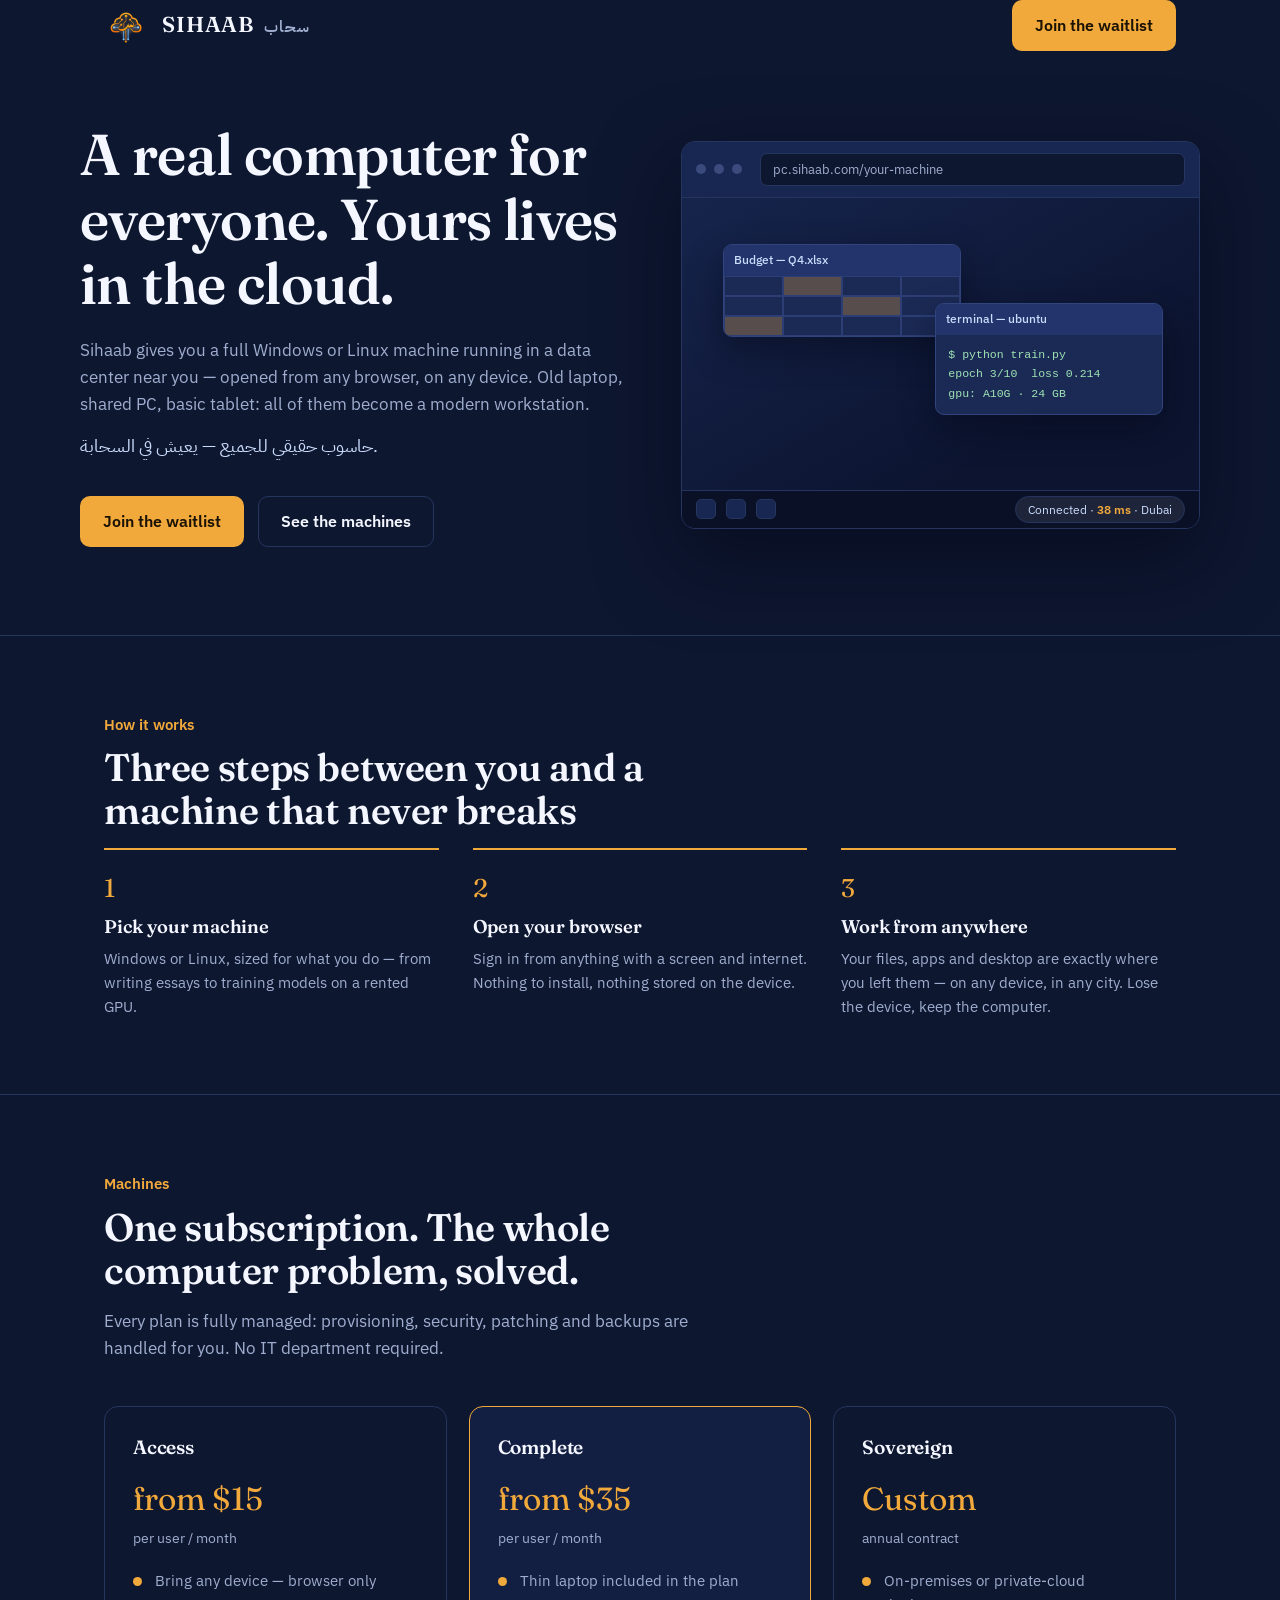
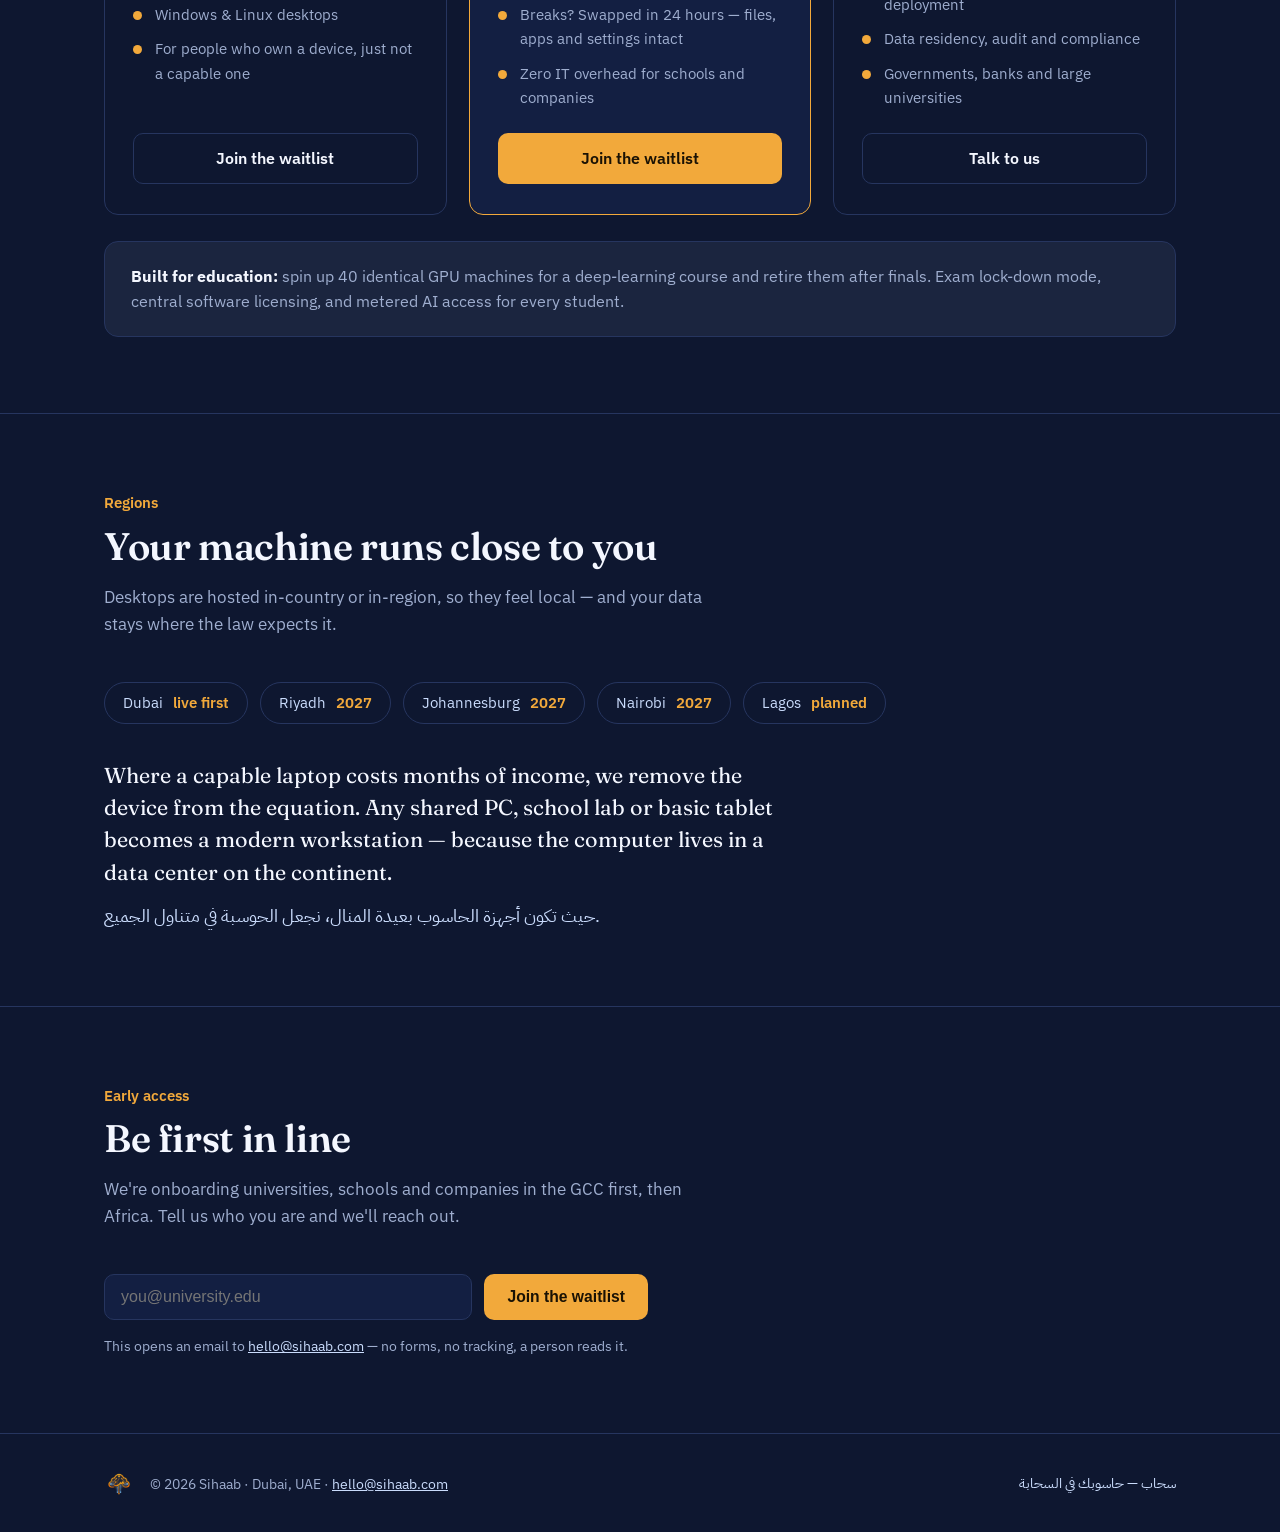
==== index.html @ 471cf509 "Sihaab landing page — initial static site" ====
<!DOCTYPE html>
<html lang="en">
<head>
<meta charset="UTF-8">
<meta name="viewport" content="width=device-width, initial-scale=1.0">
<title>Sihaab — A real computer for everyone. Yours lives in the cloud.</title>
<meta name="description" content="Subscription Windows & Linux cloud PCs, opened from any browser. Built in MENA, priced for Africa, designed for the world.">
<link rel="icon" type="image/png" href="favicon.png">
<link rel="preconnect" href="https://fonts.googleapis.com">
<link rel="preconnect" href="https://fonts.gstatic.com" crossorigin>
<link href="https://fonts.googleapis.com/css2?family=Fraunces:opsz,wght@9..144,500;9..144,600&family=IBM+Plex+Sans:wght@400;500;600&family=IBM+Plex+Sans+Arabic:wght@500&display=swap" rel="stylesheet">
<style>
  :root{
    --midnight:#0E1730;
    --panel:#131F42;
    --panel-2:#182752;
    --gold:#F2A93B;
    --gold-deep:#E08A1E;
    --ice:#CADCFC;
    --text:#F4F7FF;
    --text-dim:#9FAECF;
    --line:#26355F;
    --radius:14px;
  }
  *{box-sizing:border-box;margin:0;padding:0}
  html{scroll-behavior:smooth}
  body{
    background:var(--midnight);
    color:var(--text);
    font-family:"IBM Plex Sans",system-ui,sans-serif;
    font-size:17px;line-height:1.6;
    -webkit-font-smoothing:antialiased;
  }
  ::selection{background:var(--gold);color:var(--midnight)}
  .wrap{max-width:1120px;margin:0 auto;padding:0 24px}
  h1,h2,h3{font-family:"Fraunces",serif;font-weight:600;line-height:1.12;letter-spacing:-0.01em}
  a{color:var(--ice)}
  .ar{font-family:"IBM Plex Sans Arabic",sans-serif}

  /* ---------- header ---------- */
  header{padding:22px 0}
  .nav{display:flex;align-items:center;gap:14px}
  .nav img{width:44px;height:44px}
  .nav .name{font-family:"Fraunces",serif;font-size:1.35rem;font-weight:600;letter-spacing:.04em}
  .nav .name span{color:var(--text-dim);font-family:"IBM Plex Sans Arabic",sans-serif;font-size:1rem;margin-inline-start:10px}
  .nav .cta{margin-left:auto}

  .btn{
    display:inline-block;padding:12px 22px;border-radius:10px;
    font-weight:600;text-decoration:none;font-size:.98rem;
    border:1px solid transparent;cursor:pointer;
  }
  .btn:focus-visible{outline:3px solid var(--ice);outline-offset:2px}
  .btn-gold{background:var(--gold);color:#1A1204}
  .btn-gold:hover{background:var(--gold-deep)}
  .btn-ghost{border-color:var(--line);color:var(--text)}
  .btn-ghost:hover{border-color:var(--ice)}

  /* ---------- hero ---------- */
  .hero{display:grid;grid-template-columns:1.05fr 1fr;gap:56px;align-items:center;padding:72px 0 88px}
  .hero h1{font-size:clamp(2.4rem,5vw,3.6rem);margin-bottom:20px}
  .hero .sub{color:var(--text-dim);max-width:34rem;margin-bottom:14px}
  .hero .ar-line{color:var(--ice);font-size:1.15rem;margin-bottom:34px}
  .hero .actions{display:flex;gap:14px;flex-wrap:wrap}

  /* the one bold element: a live cloud-desktop window */
  .device{
    border:1px solid var(--line);border-radius:var(--radius);
    background:var(--panel);overflow:hidden;
    box-shadow:0 30px 80px rgba(4,8,22,.55);
  }
  .device .bar{
    display:flex;align-items:center;gap:8px;
    padding:11px 14px;border-bottom:1px solid var(--line);background:var(--panel-2);
  }
  .device .dot{width:10px;height:10px;border-radius:50%;background:#3A4A7C}
  .device .url{
    margin-left:10px;flex:1;background:var(--midnight);border:1px solid var(--line);
    border-radius:7px;padding:5px 12px;font-size:.82rem;color:var(--text-dim);
  }
  .screen{position:relative;height:330px;background:linear-gradient(150deg,#16244C 0%,#0C1430 70%)}
  .connect{
    position:absolute;inset:0;display:flex;flex-direction:column;gap:14px;
    align-items:center;justify-content:center;background:rgba(12,18,40,.92);
    transition:opacity .5s ease .9s, visibility .5s ease .9s;
  }
  .connect .ring{
    width:34px;height:34px;border-radius:50%;
    border:3px solid var(--line);border-top-color:var(--gold);
    animation:spin 1s linear infinite;
  }
  .connect p{font-size:.9rem;color:var(--text-dim)}
  body.connected .connect{opacity:0;visibility:hidden}
  @keyframes spin{to{transform:rotate(360deg)}}

  .win{
    position:absolute;border-radius:9px;background:#1B2A55;border:1px solid #31447E;
    box-shadow:0 14px 34px rgba(4,8,22,.45);overflow:hidden;font-size:.72rem;
  }
  .win .t{padding:6px 10px;background:#22346B;color:var(--ice);font-weight:500}
  .win pre{padding:10px 12px;color:#9FE3B4;font-family:ui-monospace,monospace;line-height:1.7;font-size:.72rem}
  .win.sheet{left:8%;top:14%;width:46%}
  .win.sheet .cells{display:grid;grid-template-columns:repeat(4,1fr)}
  .win.sheet .cells i{height:20px;border:.5px solid #2C3E75;font-style:normal}
  .win.sheet .cells i.g{background:rgba(242,169,59,.28)}
  .win.term{right:7%;top:32%;width:44%}
  .taskbar{
    position:absolute;left:0;right:0;bottom:0;height:38px;background:rgba(10,16,36,.85);
    border-top:1px solid var(--line);display:flex;align-items:center;gap:10px;padding:0 14px;
  }
  .taskbar b{width:20px;height:20px;border-radius:5px;background:var(--panel-2);border:1px solid var(--line)}
  .latency{
    margin-left:auto;font-size:.75rem;color:var(--ice);
    background:rgba(202,220,252,.1);border:1px solid var(--line);
    border-radius:20px;padding:3px 12px;
  }
  .latency em{color:var(--gold);font-style:normal;font-weight:600}

  /* ---------- sections ---------- */
  section{padding:76px 0;border-top:1px solid var(--line)}
  .kicker{color:var(--gold);font-weight:600;font-size:.95rem;margin-bottom:10px}
  section h2{font-size:clamp(1.7rem,3.4vw,2.4rem);margin-bottom:16px;max-width:36rem}
  .lede{color:var(--text-dim);max-width:38rem;margin-bottom:44px}

  .steps{display:grid;grid-template-columns:repeat(3,1fr);gap:34px;counter-reset:step}
  .step{counter-increment:step;border-top:2px solid var(--gold);padding-top:18px}
  .step::before{
    content:counter(step);display:block;
    font-family:"Fraunces",serif;font-size:1.6rem;color:var(--gold);margin-bottom:8px;
  }
  .step h3{font-size:1.15rem;margin-bottom:8px}
  .step p{color:var(--text-dim);font-size:.95rem}

  .tiers{display:grid;grid-template-columns:repeat(3,1fr);gap:22px;align-items:stretch}
  .tier{padding:30px 28px;border-radius:var(--radius);display:flex;flex-direction:column}
  .tier.side{border:1px solid var(--line)}
  .tier.main{background:var(--panel);border:1px solid var(--gold)}
  .tier h3{font-size:1.2rem;margin-bottom:4px}
  .tier .price{font-family:"Fraunces",serif;font-size:2rem;color:var(--gold);margin:10px 0 4px}
  .tier .per{color:var(--text-dim);font-size:.85rem;margin-bottom:18px}
  .tier ul{list-style:none;display:grid;gap:10px;margin-bottom:24px}
  .tier li{padding-left:22px;position:relative;font-size:.95rem;color:var(--text-dim)}
  .tier li::before{content:"";position:absolute;left:0;top:9px;width:9px;height:9px;border-radius:50%;background:var(--gold)}
  .tier .btn{margin-top:auto;text-align:center}
  .edu{
    margin-top:26px;padding:22px 26px;border-radius:var(--radius);
    background:rgba(202,220,252,.07);border:1px solid var(--line);color:var(--text-dim);font-size:.98rem;
  }
  .edu strong{color:var(--text)}

  .regions{display:flex;flex-wrap:wrap;gap:12px;margin-top:8px}
  .chip{
    border:1px solid var(--line);border-radius:24px;padding:8px 18px;font-size:.92rem;color:var(--ice);
  }
  .chip em{color:var(--gold);font-style:normal;font-weight:600;margin-left:6px}
  .mission{margin-top:36px;max-width:44rem;font-family:"Fraunces",serif;font-size:1.35rem;line-height:1.5;color:var(--text)}
  .mission .ar{display:block;margin-top:14px;color:var(--ice);font-size:1.1rem}

  .waitlist form{display:flex;gap:12px;max-width:34rem;flex-wrap:wrap}
  .waitlist input{
    flex:1;min-width:230px;padding:13px 16px;border-radius:10px;font-size:1rem;
    background:var(--panel);border:1px solid var(--line);color:var(--text);
  }
  .waitlist input:focus-visible{outline:3px solid var(--ice);outline-offset:1px}
  .waitlist .note{color:var(--text-dim);font-size:.9rem;margin-top:14px}

  footer{border-top:1px solid var(--line);padding:34px 0;display:flex;align-items:center;gap:16px;color:var(--text-dim);font-size:.9rem}
  footer img{width:30px;height:30px}
  footer .ar{margin-left:auto;color:var(--ice)}

  @media (max-width:880px){
    .hero{grid-template-columns:1fr;padding:44px 0 64px}
    .steps,.tiers{grid-template-columns:1fr}
    .nav .cta{display:none}
    footer{flex-wrap:wrap}
  }
  @media (prefers-reduced-motion:reduce){
    .connect{display:none}
    .connect .ring{animation:none}
    html{scroll-behavior:auto}
  }
</style>
</head>
<body>

<header class="wrap">
  <nav class="nav">
    <img src="logo.png" alt="Sihaab logo — a cloud made of circuit lines">
    <div class="name">SIHAAB<span class="ar">سحاب</span></div>
    <a class="btn btn-gold cta" href="#waitlist">Join the waitlist</a>
  </nav>
</header>

<main>
  <div class="wrap hero">
    <div>
      <h1>A real computer for everyone. Yours lives in the cloud.</h1>
      <p class="sub">Sihaab gives you a full Windows or Linux machine running in a data center near you — opened from any browser, on any device. Old laptop, shared PC, basic tablet: all of them become a modern workstation.</p>
      <p class="ar-line ar">حاسوب حقيقي للجميع — يعيش في السحابة.</p>
      <div class="actions">
        <a class="btn btn-gold" href="#waitlist">Join the waitlist</a>
        <a class="btn btn-ghost" href="#machines">See the machines</a>
      </div>
    </div>

    <div class="device" aria-label="Illustration: a cloud desktop streaming inside a browser window">
      <div class="bar">
        <span class="dot"></span><span class="dot"></span><span class="dot"></span>
        <span class="url">pc.sihaab.com/your-machine</span>
      </div>
      <div class="screen">
        <div class="win sheet">
          <div class="t">Budget — Q4.xlsx</div>
          <div class="cells" aria-hidden="true">
            <i></i><i class="g"></i><i></i><i></i>
            <i></i><i></i><i class="g"></i><i></i>
            <i class="g"></i><i></i><i></i><i></i>
          </div>
        </div>
        <div class="win term">
          <div class="t">terminal — ubuntu</div>
          <pre>$ python train.py
epoch 3/10  loss 0.214
gpu: A10G · 24 GB</pre>
        </div>
        <div class="taskbar">
          <b></b><b></b><b></b>
          <span class="latency">Connected · <em>38 ms</em> · Dubai</span>
        </div>
        <div class="connect">
          <div class="ring" aria-hidden="true"></div>
          <p>Connecting to your machine…</p>
        </div>
      </div>
    </div>
  </div>

  <section id="how">
    <div class="wrap">
      <p class="kicker">How it works</p>
      <h2>Three steps between you and a machine that never breaks</h2>
      <div class="steps">
        <div class="step">
          <h3>Pick your machine</h3>
          <p>Windows or Linux, sized for what you do — from writing essays to training models on a rented GPU.</p>
        </div>
        <div class="step">
          <h3>Open your browser</h3>
          <p>Sign in from anything with a screen and internet. Nothing to install, nothing stored on the device.</p>
        </div>
        <div class="step">
          <h3>Work from anywhere</h3>
          <p>Your files, apps and desktop are exactly where you left them — on any device, in any city. Lose the device, keep the computer.</p>
        </div>
      </div>
    </div>
  </section>

  <section id="machines">
    <div class="wrap">
      <p class="kicker">Machines</p>
      <h2>One subscription. The whole computer problem, solved.</h2>
      <p class="lede">Every plan is fully managed: provisioning, security, patching and backups are handled for you. No IT department required.</p>
      <div class="tiers">
        <div class="tier side">
          <h3>Access</h3>
          <p class="price">from $15</p>
          <p class="per">per user / month</p>
          <ul>
            <li>Bring any device — browser only</li>
            <li>Windows &amp; Linux desktops</li>
            <li>For people who own a device, just not a capable one</li>
          </ul>
          <a class="btn btn-ghost" href="#waitlist">Join the waitlist</a>
        </div>
        <div class="tier main">
          <h3>Complete</h3>
          <p class="price">from $35</p>
          <p class="per">per user / month</p>
          <ul>
            <li>Thin laptop included in the plan</li>
            <li>Breaks? Swapped in 24 hours — files, apps and settings intact</li>
            <li>Zero IT overhead for schools and companies</li>
          </ul>
          <a class="btn btn-gold" href="#waitlist">Join the waitlist</a>
        </div>
        <div class="tier side">
          <h3>Sovereign</h3>
          <p class="price">Custom</p>
          <p class="per">annual contract</p>
          <ul>
            <li>On-premises or private-cloud deployment</li>
            <li>Data residency, audit and compliance</li>
            <li>Governments, banks and large universities</li>
          </ul>
          <a class="btn btn-ghost" href="mailto:hello@sihaab.com?subject=Sovereign%20deployment">Talk to us</a>
        </div>
      </div>
      <p class="edu"><strong>Built for education:</strong> spin up 40 identical GPU machines for a deep-learning course and retire them after finals. Exam lock-down mode, central software licensing, and metered AI access for every student.</p>
    </div>
  </section>

  <section id="regions">
    <div class="wrap">
      <p class="kicker">Regions</p>
      <h2>Your machine runs close to you</h2>
      <p class="lede">Desktops are hosted in-country or in-region, so they feel local — and your data stays where the law expects it.</p>
      <div class="regions">
        <span class="chip">Dubai <em>live first</em></span>
        <span class="chip">Riyadh <em>2027</em></span>
        <span class="chip">Johannesburg <em>2027</em></span>
        <span class="chip">Nairobi <em>2027</em></span>
        <span class="chip">Lagos <em>planned</em></span>
      </div>
      <p class="mission">Where a capable laptop costs months of income, we remove the device from the equation. Any shared PC, school lab or basic tablet becomes a modern workstation — because the computer lives in a data center on the continent.
        <span class="ar">حيث تكون أجهزة الحاسوب بعيدة المنال، نجعل الحوسبة في متناول الجميع.</span>
      </p>
    </div>
  </section>

  <section id="waitlist" class="waitlist">
    <div class="wrap">
      <p class="kicker">Early access</p>
      <h2>Be first in line</h2>
      <p class="lede">We're onboarding universities, schools and companies in the GCC first, then Africa. Tell us who you are and we'll reach out.</p>
      <form id="wl-form">
        <input type="email" id="wl-email" name="email" placeholder="you@university.edu" required aria-label="Your email address">
        <button class="btn btn-gold" type="submit">Join the waitlist</button>
      </form>
      <p class="note">This opens an email to <a href="mailto:hello@sihaab.com">hello@sihaab.com</a> — no forms, no tracking, a person reads it.</p>
    </div>
  </section>
</main>

<footer>
  <div class="wrap" style="display:flex;align-items:center;gap:16px;width:100%">
    <img src="logo.png" alt="">
    <span>© 2026 Sihaab · Dubai, UAE · <a href="mailto:hello@sihaab.com">hello@sihaab.com</a></span>
    <span class="ar">سحاب — حاسوبك في السحابة</span>
  </div>
</footer>

<script>
  // one orchestrated moment: the desktop "connects" on load
  addEventListener('load', () => document.body.classList.add('connected'));

  // waitlist: compose an email (static site, no backend)
  document.getElementById('wl-form').addEventListener('submit', (e) => {
    e.preventDefault();
    const email = document.getElementById('wl-email').value;
    location.href = 'mailto:hello@sihaab.com?subject=' +
      encodeURIComponent('Waitlist — Sihaab') +
      '&body=' + encodeURIComponent('Please add me to the waitlist.\nMy email: ' + email + '\nI am a: (student / university / school / company)');
  });
</script>
</body>
</html>
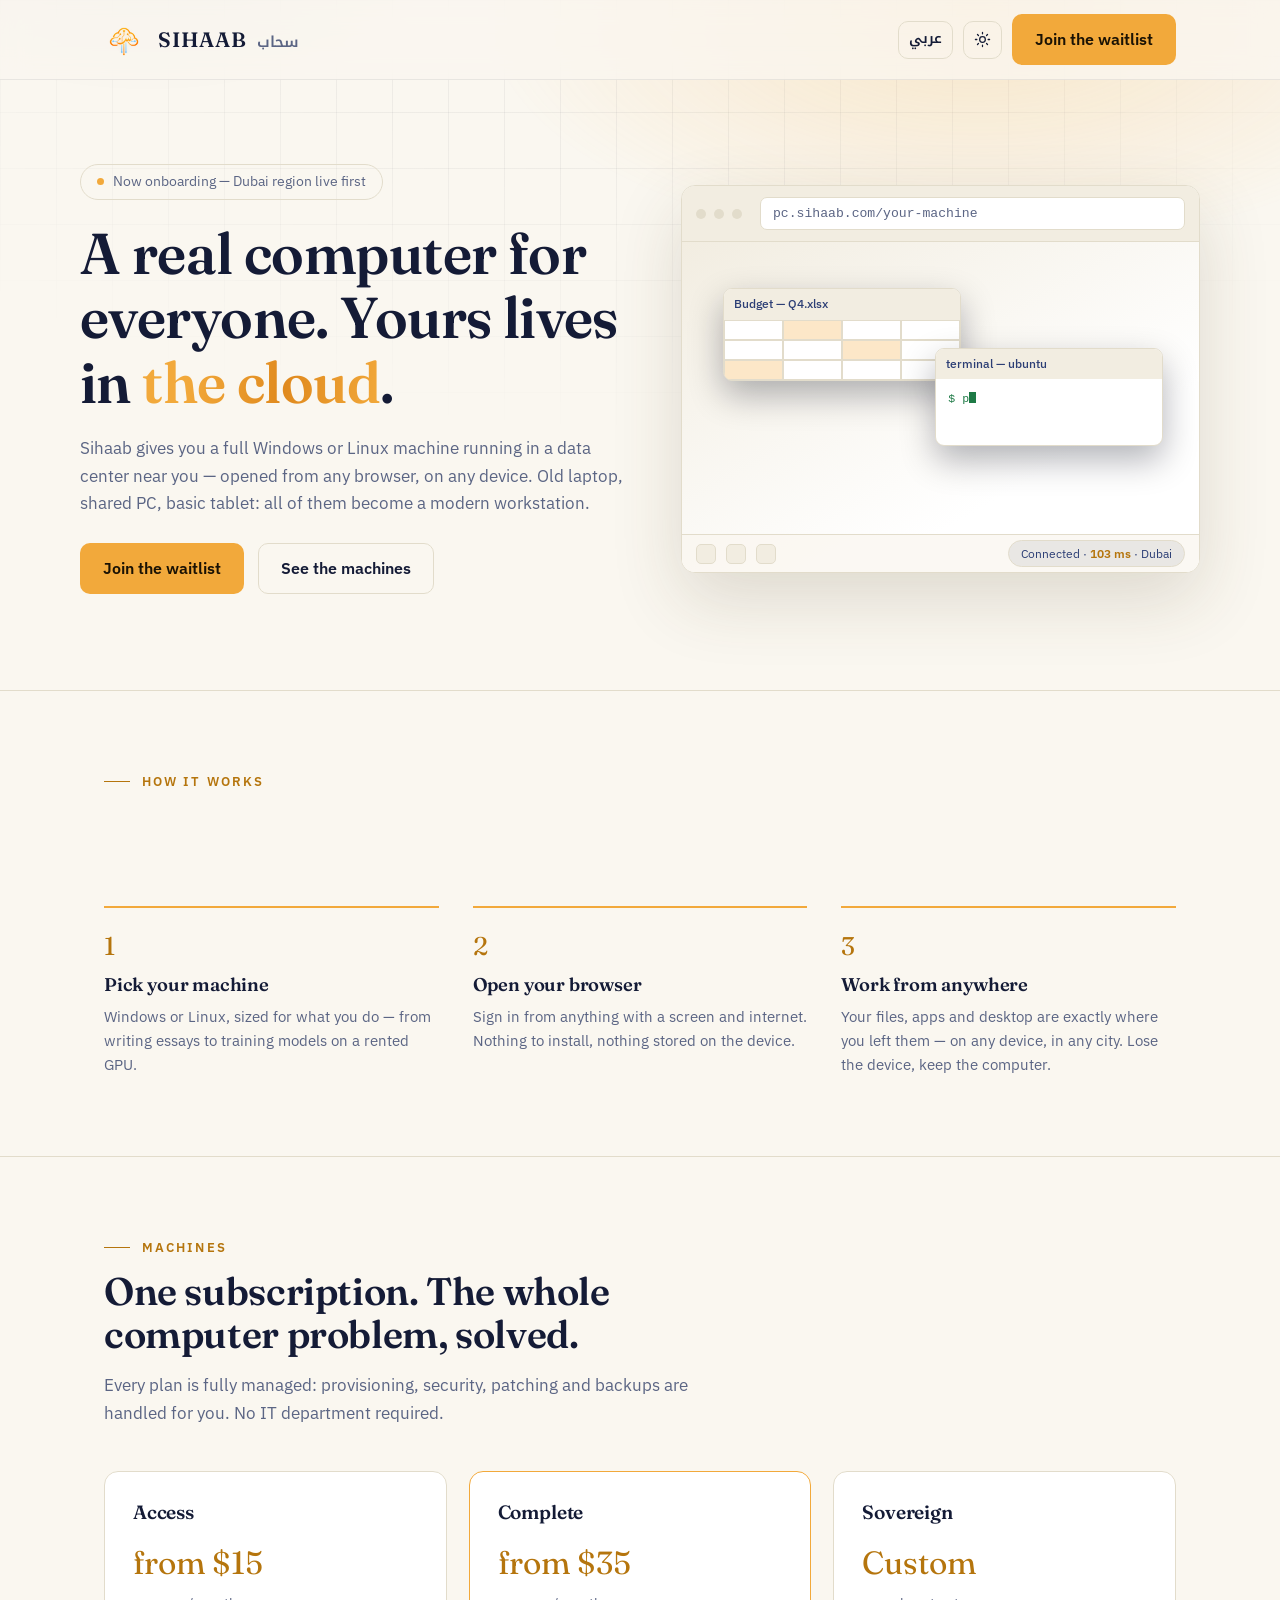
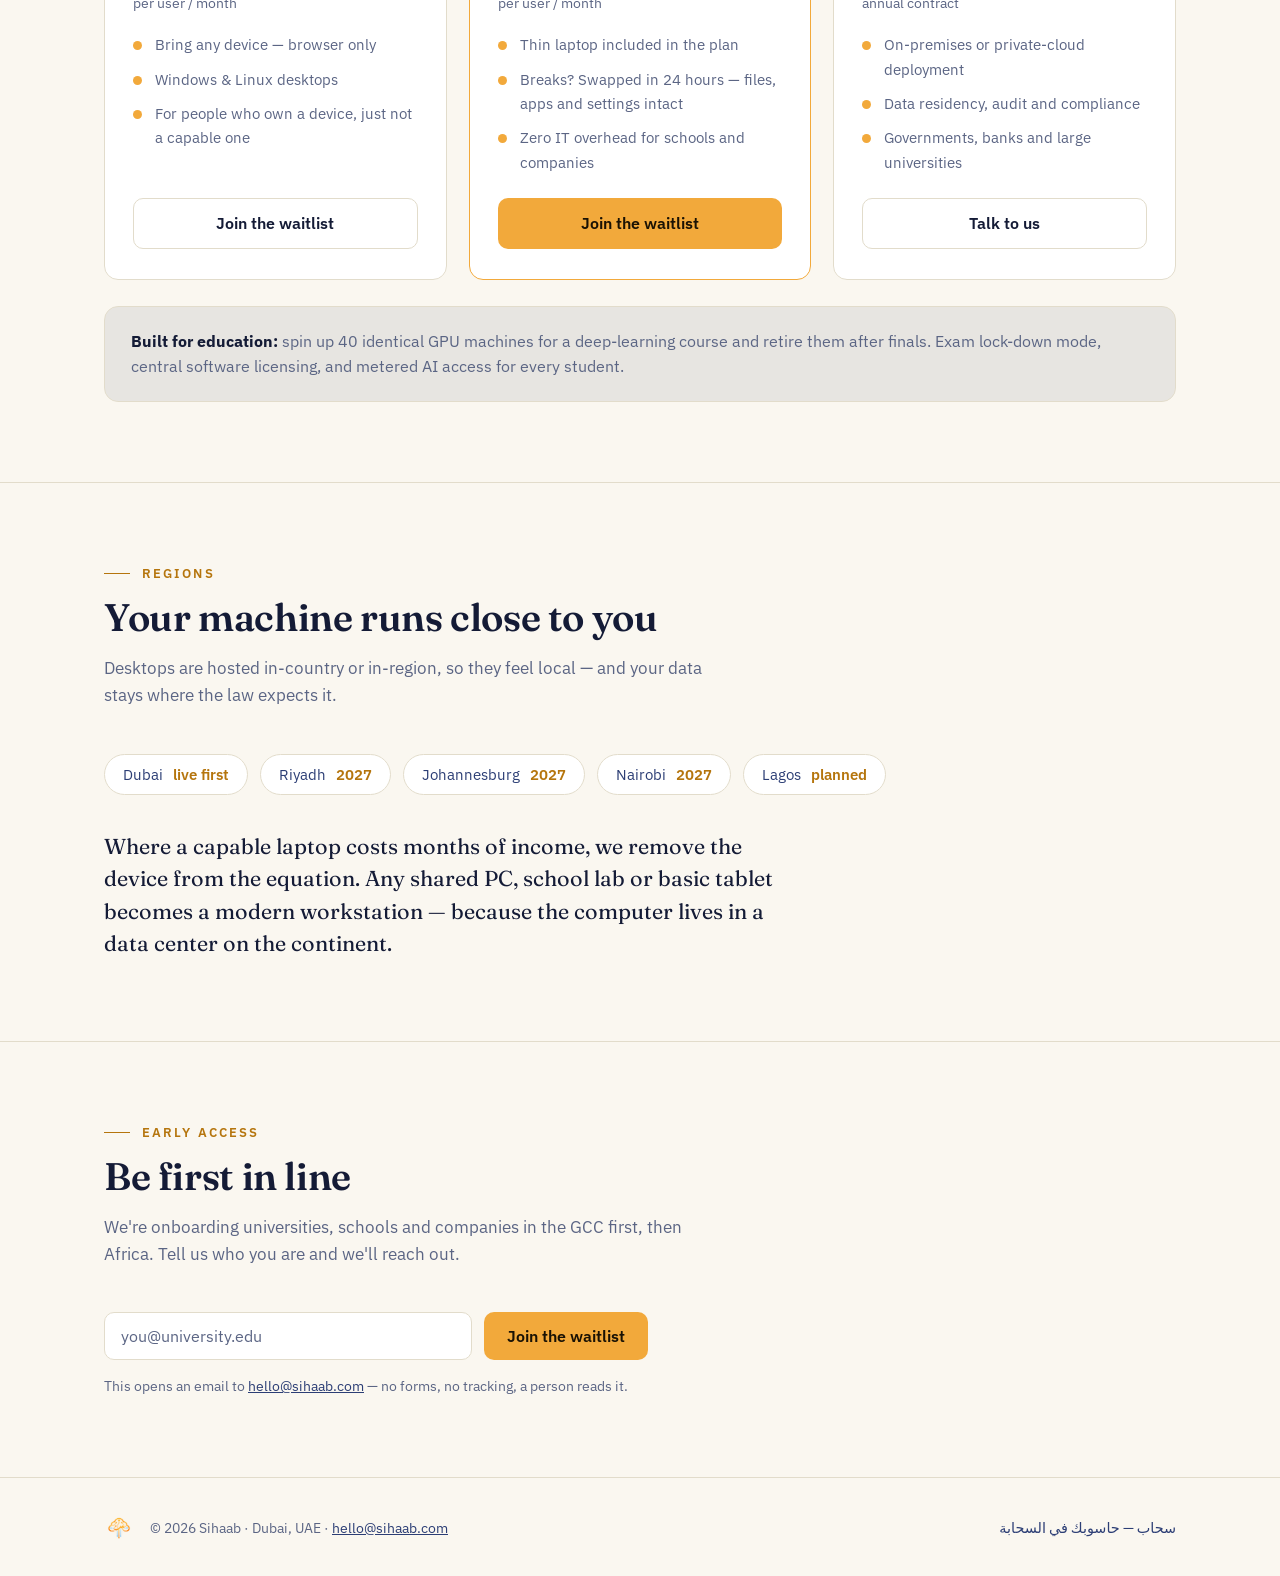
==== commit 42dbd06a: "feat: bilingual EN/AR redesign with dark and light themes - Full Arabic translation with RTL layout " ====
--- a/index.html
+++ b/index.html
@@ -1,87 +1,224 @@
 <!DOCTYPE html>
-<html lang="en">
+<html lang="en" dir="ltr" data-theme="dark">
 <head>
 <meta charset="UTF-8">
 <meta name="viewport" content="width=device-width, initial-scale=1.0">
 <title>Sihaab — A real computer for everyone. Yours lives in the cloud.</title>
-<meta name="description" content="Subscription Windows & Linux cloud PCs, opened from any browser. Built in MENA, priced for Africa, designed for the world.">
+<meta name="description" content="Subscription Windows &amp; Linux cloud PCs, opened from any browser. Built in MENA, priced for Africa, designed for the world.">
+<meta property="og:title" content="Sihaab — A real computer for everyone.">
+<meta property="og:description" content="Subscription Windows &amp; Linux cloud PCs, opened from any browser. Built in MENA, priced for Africa, designed for the world.">
+<meta property="og:type" content="website">
+<meta property="og:url" content="https://sihaab.com">
+<meta property="og:image" content="https://sihaab.com/logo.png">
+<meta name="theme-color" content="#0A1128">
 <link rel="icon" type="image/png" href="favicon.png">
 <link rel="preconnect" href="https://fonts.googleapis.com">
 <link rel="preconnect" href="https://fonts.gstatic.com" crossorigin>
-<link href="https://fonts.googleapis.com/css2?family=Fraunces:opsz,wght@9..144,500;9..144,600&family=IBM+Plex+Sans:wght@400;500;600&family=IBM+Plex+Sans+Arabic:wght@500&display=swap" rel="stylesheet">
+<link href="https://fonts.googleapis.com/css2?family=Fraunces:opsz,wght@9..144,500;9..144,600&family=IBM+Plex+Sans:wght@400;500;600&family=IBM+Plex+Sans+Arabic:wght@400;500;600&family=Noto+Kufi+Arabic:wght@500;600&display=swap" rel="stylesheet">
+
+<script>
+  // Before first paint: restore saved theme + language (or fall back to system / English).
+  (function () {
+    var root = document.documentElement, theme, lang;
+    try {
+      theme = localStorage.getItem('sihaab-theme');
+      lang = localStorage.getItem('sihaab-lang');
+    } catch (e) { /* storage blocked */ }
+    if (theme !== 'light' && theme !== 'dark') {
+      theme = matchMedia('(prefers-color-scheme: light)').matches ? 'light' : 'dark';
+    }
+    if (lang !== 'ar' && lang !== 'en') lang = 'en';
+    root.dataset.theme = theme;
+    root.lang = lang;
+    root.dir = lang === 'ar' ? 'rtl' : 'ltr';
+  })();
+</script>
+
 <style>
+  /* ============ theme tokens ============ */
   :root{
-    --midnight:#0E1730;
+    --gold:#F2A93B;
+    --gold-deep:#E08A1E;
+    --radius:14px;
+    --ease:cubic-bezier(.22,.9,.3,1);
+  }
+  :root[data-theme="dark"]{
+    --bg:#0A1128;
+    --bg-raise:#0E1730;
     --panel:#131F42;
     --panel-2:#182752;
-    --gold:#F2A93B;
-    --gold-deep:#E08A1E;
-    --ice:#CADCFC;
+    --accent:#CADCFC;
     --text:#F4F7FF;
     --text-dim:#9FAECF;
     --line:#26355F;
-    --radius:14px;
-  }
+    --line-soft:rgba(202,220,252,.08);
+    --grid:rgba(202,220,252,.045);
+    --glow:rgba(242,169,59,.16);
+    --glass:rgba(10,17,40,.72);
+    --shadow:0 30px 80px rgba(3,6,18,.6);
+    --term-green:#9FE3B4;
+    --kicker:var(--gold);
+  }
+  :root[data-theme="light"]{
+    --bg:#FAF7F0;
+    --bg-raise:#FFFFFF;
+    --panel:#FFFFFF;
+    --panel-2:#F2EDE1;
+    --accent:#2C3E75;
+    --text:#141B36;
+    --text-dim:#5B6584;
+    --line:#E2DCCB;
+    --line-soft:rgba(20,27,54,.08);
+    --grid:rgba(20,27,54,.05);
+    --glow:rgba(242,169,59,.22);
+    --glass:rgba(250,247,240,.78);
+    --shadow:0 26px 70px rgba(72,60,28,.16);
+    --term-green:#1E7A46;
+    --kicker:#B5750D;
+  }
+
   *{box-sizing:border-box;margin:0;padding:0}
   html{scroll-behavior:smooth}
   body{
-    background:var(--midnight);
+    background:var(--bg);
     color:var(--text);
     font-family:"IBM Plex Sans",system-ui,sans-serif;
     font-size:17px;line-height:1.6;
     -webkit-font-smoothing:antialiased;
-  }
-  ::selection{background:var(--gold);color:var(--midnight)}
+    transition:background .35s var(--ease), color .35s var(--ease);
+    overflow-x:hidden;
+  }
+  ::selection{background:var(--gold);color:#1A1204}
   .wrap{max-width:1120px;margin:0 auto;padding:0 24px}
   h1,h2,h3{font-family:"Fraunces",serif;font-weight:600;line-height:1.12;letter-spacing:-0.01em}
-  a{color:var(--ice)}
-  .ar{font-family:"IBM Plex Sans Arabic",sans-serif}
-
-  /* ---------- header ---------- */
-  header{padding:22px 0}
-  .nav{display:flex;align-items:center;gap:14px}
-  .nav img{width:44px;height:44px}
-  .nav .name{font-family:"Fraunces",serif;font-size:1.35rem;font-weight:600;letter-spacing:.04em}
-  .nav .name span{color:var(--text-dim);font-family:"IBM Plex Sans Arabic",sans-serif;font-size:1rem;margin-inline-start:10px}
-  .nav .cta{margin-left:auto}
+  a{color:var(--accent)}
+
+  /* Arabic typography: geometric Kufi display, Plex Arabic body, taller lines. */
+  html[lang="ar"] body{font-family:"IBM Plex Sans Arabic",system-ui,sans-serif;line-height:1.85;font-size:17.5px}
+  html[lang="ar"] h1,
+  html[lang="ar"] h2,
+  html[lang="ar"] h3{font-family:"Noto Kufi Arabic",sans-serif;letter-spacing:0;line-height:1.4}
+  html[lang="ar"] .btn{font-family:"IBM Plex Sans Arabic",sans-serif}
+
+  /* ============ atmosphere ============ */
+  .sky{position:fixed;inset:0;z-index:-2;pointer-events:none}
+  .sky::before{ /* fine engineering grid, fading toward the horizon */
+    content:"";position:absolute;inset:0;
+    background:
+      linear-gradient(var(--grid) 1px,transparent 1px),
+      linear-gradient(90deg,var(--grid) 1px,transparent 1px);
+    background-size:56px 56px;
+    -webkit-mask-image:radial-gradient(ellipse 90% 62% at 50% 0%,#000 30%,transparent 78%);
+    mask-image:radial-gradient(ellipse 90% 62% at 50% 0%,#000 30%,transparent 78%);
+  }
+  .sky::after{ /* gold dawn glow behind the hero */
+    content:"";position:absolute;inset:-20% -10% auto -10%;height:90vh;
+    background:
+      radial-gradient(46% 42% at 72% 24%,var(--glow),transparent 70%),
+      radial-gradient(30% 34% at 18% 10%,var(--line-soft),transparent 70%);
+    filter:blur(2px);
+  }
+  .grain{position:fixed;inset:0;z-index:-1;pointer-events:none;opacity:.5;mix-blend-mode:overlay;
+    background-image:url("data:image/svg+xml,%3Csvg xmlns='http://www.w3.org/2000/svg' width='160' height='160'%3E%3Cfilter id='n'%3E%3CfeTurbulence type='fractalNoise' baseFrequency='.9' numOctaves='2' stitchTiles='stitch'/%3E%3CfeColorMatrix type='saturate' values='0'/%3E%3CfeComponentTransfer%3E%3CfeFuncA type='linear' slope='.05'/%3E%3C/feComponentTransfer%3E%3C/filter%3E%3Crect width='100%25' height='100%25' filter='url(%23n)'/%3E%3C/svg%3E");
+  }
+  :root[data-theme="light"] .grain{opacity:.35}
+
+  /* ============ header ============ */
+  header{
+    position:sticky;top:0;z-index:50;
+    background:var(--glass);
+    -webkit-backdrop-filter:blur(14px);backdrop-filter:blur(14px);
+    border-bottom:1px solid var(--line-soft);
+  }
+  .nav{display:flex;align-items:center;gap:14px;padding:14px 0}
+  .nav img{width:40px;height:40px}
+  .nav .name{font-family:"Fraunces",serif;font-size:1.3rem;font-weight:600;letter-spacing:.04em}
+  .nav .name span{color:var(--text-dim);font-family:"Noto Kufi Arabic",sans-serif;font-size:.95rem;margin-inline-start:10px;letter-spacing:0}
+  .nav .controls{margin-inline-start:auto;display:flex;align-items:center;gap:10px}
 
   .btn{
     display:inline-block;padding:12px 22px;border-radius:10px;
     font-weight:600;text-decoration:none;font-size:.98rem;
+    font-family:"IBM Plex Sans",system-ui,sans-serif;
     border:1px solid transparent;cursor:pointer;
-  }
-  .btn:focus-visible{outline:3px solid var(--ice);outline-offset:2px}
-  .btn-gold{background:var(--gold);color:#1A1204}
-  .btn-gold:hover{background:var(--gold-deep)}
+    transition:transform .18s var(--ease), background .18s, border-color .18s, box-shadow .18s;
+  }
+  .btn:focus-visible{outline:3px solid var(--accent);outline-offset:2px}
+  .btn:active{transform:translateY(1px)}
+  .btn-gold{background:var(--gold);color:#1A1204;box-shadow:0 0 0 0 var(--glow)}
+  .btn-gold:hover{background:var(--gold-deep);box-shadow:0 6px 24px var(--glow)}
   .btn-ghost{border-color:var(--line);color:var(--text)}
-  .btn-ghost:hover{border-color:var(--ice)}
-
-  /* ---------- hero ---------- */
-  .hero{display:grid;grid-template-columns:1.05fr 1fr;gap:56px;align-items:center;padding:72px 0 88px}
+  .btn-ghost:hover{border-color:var(--accent)}
+
+  .toggle{
+    display:inline-flex;align-items:center;justify-content:center;gap:6px;
+    height:38px;min-width:38px;padding:0 10px;border-radius:10px;
+    background:transparent;border:1px solid var(--line);color:var(--text);
+    font:inherit;font-size:.88rem;font-weight:600;cursor:pointer;
+    transition:border-color .18s, background .18s;
+  }
+  .toggle:hover{border-color:var(--accent)}
+  .toggle:focus-visible{outline:3px solid var(--accent);outline-offset:2px}
+  .toggle svg{width:17px;height:17px;fill:none;stroke:currentColor;stroke-width:1.8;stroke-linecap:round;stroke-linejoin:round}
+  #theme-toggle .sun{display:none}
+  :root[data-theme="light"] #theme-toggle .sun{display:block}
+  :root[data-theme="light"] #theme-toggle .moon{display:none}
+  #lang-toggle .ar-label{font-family:"Noto Kufi Arabic",sans-serif}
+  html[lang="ar"] #lang-toggle .ar-label{display:none}
+  html[lang="en"] #lang-toggle .en-label{display:none}
+
+  /* ============ hero ============ */
+  .hero{display:grid;grid-template-columns:1.05fr 1fr;gap:56px;align-items:center;padding:84px 0 96px}
   .hero h1{font-size:clamp(2.4rem,5vw,3.6rem);margin-bottom:20px}
+  html[lang="ar"] .hero h1{font-size:clamp(2rem,4.4vw,3.1rem)}
+  .hero h1 em{
+    font-style:normal;
+    background:linear-gradient(100deg,var(--gold) 20%,var(--gold-deep) 60%,var(--gold) 100%);
+    -webkit-background-clip:text;background-clip:text;color:transparent;
+  }
   .hero .sub{color:var(--text-dim);max-width:34rem;margin-bottom:14px}
-  .hero .ar-line{color:var(--ice);font-size:1.15rem;margin-bottom:34px}
-  .hero .actions{display:flex;gap:14px;flex-wrap:wrap}
+  .hero .tag{
+    display:inline-flex;align-items:center;gap:9px;margin-bottom:22px;
+    border:1px solid var(--line);border-radius:24px;padding:6px 16px;
+    font-size:.85rem;color:var(--text-dim);
+  }
+  .hero .tag i{width:7px;height:7px;border-radius:50%;background:var(--gold);font-style:normal;
+    box-shadow:0 0 0 0 var(--glow);animation:pulse 2.6s ease-out infinite}
+  @keyframes pulse{
+    0%{box-shadow:0 0 0 0 rgba(242,169,59,.5)}
+    70%{box-shadow:0 0 0 9px rgba(242,169,59,0)}
+    100%{box-shadow:0 0 0 0 rgba(242,169,59,0)}
+  }
+  .hero .actions{display:flex;gap:14px;flex-wrap:wrap;margin-top:26px}
+
+  /* staggered load reveal */
+  .rise{opacity:0;transform:translateY(18px);animation:rise .8s var(--ease) forwards}
+  .rise.d1{animation-delay:.08s}.rise.d2{animation-delay:.18s}.rise.d3{animation-delay:.3s}
+  .rise.d4{animation-delay:.42s}.rise.d5{animation-delay:.56s}
+  @keyframes rise{to{opacity:1;transform:none}}
 
   /* the one bold element: a live cloud-desktop window */
   .device{
     border:1px solid var(--line);border-radius:var(--radius);
     background:var(--panel);overflow:hidden;
-    box-shadow:0 30px 80px rgba(4,8,22,.55);
+    box-shadow:var(--shadow);
+    direction:ltr; /* a desktop OS chrome stays LTR in both languages */
   }
   .device .bar{
     display:flex;align-items:center;gap:8px;
     padding:11px 14px;border-bottom:1px solid var(--line);background:var(--panel-2);
   }
-  .device .dot{width:10px;height:10px;border-radius:50%;background:#3A4A7C}
+  .device .dot{width:10px;height:10px;border-radius:50%;background:var(--line)}
   .device .url{
-    margin-left:10px;flex:1;background:var(--midnight);border:1px solid var(--line);
+    margin-left:10px;flex:1;background:var(--bg-raise);border:1px solid var(--line);
     border-radius:7px;padding:5px 12px;font-size:.82rem;color:var(--text-dim);
-  }
-  .screen{position:relative;height:330px;background:linear-gradient(150deg,#16244C 0%,#0C1430 70%)}
+    font-family:ui-monospace,monospace;
+  }
+  .screen{position:relative;height:330px;background:linear-gradient(150deg,var(--panel-2) 0%,var(--bg-raise) 70%)}
   .connect{
-    position:absolute;inset:0;display:flex;flex-direction:column;gap:14px;
-    align-items:center;justify-content:center;background:rgba(12,18,40,.92);
+    position:absolute;inset:0;z-index:2;display:flex;flex-direction:column;gap:14px;
+    align-items:center;justify-content:center;background:var(--glass);
+    -webkit-backdrop-filter:blur(4px);backdrop-filter:blur(4px);
     transition:opacity .5s ease .9s, visibility .5s ease .9s;
   }
   .connect .ring{
@@ -90,120 +227,164 @@
     animation:spin 1s linear infinite;
   }
   .connect p{font-size:.9rem;color:var(--text-dim)}
+  html[lang="ar"] .connect p{font-family:"IBM Plex Sans Arabic",sans-serif}
   body.connected .connect{opacity:0;visibility:hidden}
   @keyframes spin{to{transform:rotate(360deg)}}
 
   .win{
-    position:absolute;border-radius:9px;background:#1B2A55;border:1px solid #31447E;
-    box-shadow:0 14px 34px rgba(4,8,22,.45);overflow:hidden;font-size:.72rem;
-  }
-  .win .t{padding:6px 10px;background:#22346B;color:var(--ice);font-weight:500}
-  .win pre{padding:10px 12px;color:#9FE3B4;font-family:ui-monospace,monospace;line-height:1.7;font-size:.72rem}
+    position:absolute;border-radius:9px;background:var(--panel);border:1px solid var(--line);
+    box-shadow:0 14px 34px rgba(4,8,22,.3);overflow:hidden;font-size:.72rem;
+  }
+  .win .t{padding:6px 10px;background:var(--panel-2);color:var(--accent);font-weight:500}
+  .win pre{padding:10px 12px;color:var(--term-green);font-family:ui-monospace,monospace;line-height:1.7;font-size:.72rem;min-height:66px}
+  .win pre .caret{display:inline-block;width:7px;height:11px;background:var(--term-green);
+    vertical-align:-1px;animation:blink 1s steps(1) infinite}
+  @keyframes blink{50%{opacity:0}}
   .win.sheet{left:8%;top:14%;width:46%}
   .win.sheet .cells{display:grid;grid-template-columns:repeat(4,1fr)}
-  .win.sheet .cells i{height:20px;border:.5px solid #2C3E75;font-style:normal}
+  .win.sheet .cells i{height:20px;border:.5px solid var(--line);font-style:normal}
   .win.sheet .cells i.g{background:rgba(242,169,59,.28)}
   .win.term{right:7%;top:32%;width:44%}
   .taskbar{
-    position:absolute;left:0;right:0;bottom:0;height:38px;background:rgba(10,16,36,.85);
+    position:absolute;left:0;right:0;bottom:0;height:38px;background:var(--glass);
     border-top:1px solid var(--line);display:flex;align-items:center;gap:10px;padding:0 14px;
   }
   .taskbar b{width:20px;height:20px;border-radius:5px;background:var(--panel-2);border:1px solid var(--line)}
   .latency{
-    margin-left:auto;font-size:.75rem;color:var(--ice);
-    background:rgba(202,220,252,.1);border:1px solid var(--line);
+    margin-left:auto;font-size:.75rem;color:var(--accent);
+    background:var(--line-soft);border:1px solid var(--line);
     border-radius:20px;padding:3px 12px;
   }
   .latency em{color:var(--gold);font-style:normal;font-weight:600}
-
-  /* ---------- sections ---------- */
-  section{padding:76px 0;border-top:1px solid var(--line)}
-  .kicker{color:var(--gold);font-weight:600;font-size:.95rem;margin-bottom:10px}
+  :root[data-theme="light"] .latency em{color:var(--kicker)}
+
+  /* ============ sections ============ */
+  section{padding:80px 0;border-top:1px solid var(--line)}
+  .kicker{
+    color:var(--kicker);font-weight:600;font-size:.82rem;margin-bottom:12px;
+    text-transform:uppercase;letter-spacing:.16em;
+    display:flex;align-items:center;gap:12px;
+  }
+  html[lang="ar"] .kicker{letter-spacing:0;font-size:.95rem}
+  .kicker::before{content:"";width:26px;height:1px;background:var(--kicker)}
   section h2{font-size:clamp(1.7rem,3.4vw,2.4rem);margin-bottom:16px;max-width:36rem}
   .lede{color:var(--text-dim);max-width:38rem;margin-bottom:44px}
+
+  /* scroll reveal */
+  .io{opacity:0;transform:translateY(22px);transition:opacity .7s var(--ease),transform .7s var(--ease)}
+  .io.in{opacity:1;transform:none}
+  .io.d1{transition-delay:.08s}.io.d2{transition-delay:.16s}.io.d3{transition-delay:.24s}
 
   .steps{display:grid;grid-template-columns:repeat(3,1fr);gap:34px;counter-reset:step}
   .step{counter-increment:step;border-top:2px solid var(--gold);padding-top:18px}
   .step::before{
     content:counter(step);display:block;
-    font-family:"Fraunces",serif;font-size:1.6rem;color:var(--gold);margin-bottom:8px;
+    font-family:"Fraunces",serif;font-size:1.6rem;color:var(--kicker);margin-bottom:8px;
   }
   .step h3{font-size:1.15rem;margin-bottom:8px}
   .step p{color:var(--text-dim);font-size:.95rem}
 
   .tiers{display:grid;grid-template-columns:repeat(3,1fr);gap:22px;align-items:stretch}
-  .tier{padding:30px 28px;border-radius:var(--radius);display:flex;flex-direction:column}
-  .tier.side{border:1px solid var(--line)}
-  .tier.main{background:var(--panel);border:1px solid var(--gold)}
+  .tier{
+    padding:30px 28px;border-radius:var(--radius);display:flex;flex-direction:column;
+    transition:transform .25s var(--ease), box-shadow .25s var(--ease);
+  }
+  .tier:hover{transform:translateY(-4px)}
+  .tier.side{border:1px solid var(--line);background:var(--bg-raise)}
+  .tier.main{background:var(--panel);border:1px solid var(--gold);position:relative}
+  .tier.main:hover{box-shadow:0 18px 50px var(--glow)}
   .tier h3{font-size:1.2rem;margin-bottom:4px}
-  .tier .price{font-family:"Fraunces",serif;font-size:2rem;color:var(--gold);margin:10px 0 4px}
+  .tier .price{font-family:"Fraunces",serif;font-size:2rem;color:var(--kicker);margin:10px 0 4px}
+  html[lang="ar"] .tier .price{font-family:"Noto Kufi Arabic",sans-serif;font-size:1.7rem}
   .tier .per{color:var(--text-dim);font-size:.85rem;margin-bottom:18px}
   .tier ul{list-style:none;display:grid;gap:10px;margin-bottom:24px}
-  .tier li{padding-left:22px;position:relative;font-size:.95rem;color:var(--text-dim)}
-  .tier li::before{content:"";position:absolute;left:0;top:9px;width:9px;height:9px;border-radius:50%;background:var(--gold)}
+  .tier li{padding-inline-start:22px;position:relative;font-size:.95rem;color:var(--text-dim)}
+  .tier li::before{content:"";position:absolute;inset-inline-start:0;top:9px;width:9px;height:9px;border-radius:50%;background:var(--gold)}
+  html[lang="ar"] .tier li::before{top:12px}
   .tier .btn{margin-top:auto;text-align:center}
   .edu{
     margin-top:26px;padding:22px 26px;border-radius:var(--radius);
-    background:rgba(202,220,252,.07);border:1px solid var(--line);color:var(--text-dim);font-size:.98rem;
+    background:var(--line-soft);border:1px solid var(--line);color:var(--text-dim);font-size:.98rem;
   }
   .edu strong{color:var(--text)}
 
   .regions{display:flex;flex-wrap:wrap;gap:12px;margin-top:8px}
   .chip{
-    border:1px solid var(--line);border-radius:24px;padding:8px 18px;font-size:.92rem;color:var(--ice);
-  }
-  .chip em{color:var(--gold);font-style:normal;font-weight:600;margin-left:6px}
+    border:1px solid var(--line);border-radius:24px;padding:8px 18px;font-size:.92rem;color:var(--accent);
+    background:var(--bg-raise);
+    transition:border-color .2s, transform .2s var(--ease);
+  }
+  .chip:hover{border-color:var(--gold);transform:translateY(-2px)}
+  .chip em{color:var(--kicker);font-style:normal;font-weight:600;margin-inline-start:6px}
   .mission{margin-top:36px;max-width:44rem;font-family:"Fraunces",serif;font-size:1.35rem;line-height:1.5;color:var(--text)}
-  .mission .ar{display:block;margin-top:14px;color:var(--ice);font-size:1.1rem}
+  html[lang="ar"] .mission{font-family:"Noto Kufi Arabic",sans-serif;font-size:1.2rem;line-height:1.9}
 
   .waitlist form{display:flex;gap:12px;max-width:34rem;flex-wrap:wrap}
   .waitlist input{
     flex:1;min-width:230px;padding:13px 16px;border-radius:10px;font-size:1rem;
-    background:var(--panel);border:1px solid var(--line);color:var(--text);
-  }
-  .waitlist input:focus-visible{outline:3px solid var(--ice);outline-offset:1px}
+    background:var(--bg-raise);border:1px solid var(--line);color:var(--text);font-family:inherit;
+  }
+  .waitlist input::placeholder{color:var(--text-dim)}
+  .waitlist input:focus-visible{outline:3px solid var(--accent);outline-offset:1px}
   .waitlist .note{color:var(--text-dim);font-size:.9rem;margin-top:14px}
 
-  footer{border-top:1px solid var(--line);padding:34px 0;display:flex;align-items:center;gap:16px;color:var(--text-dim);font-size:.9rem}
+  footer{border-top:1px solid var(--line);padding:34px 0;color:var(--text-dim);font-size:.9rem}
+  footer .row{display:flex;align-items:center;gap:16px;flex-wrap:wrap}
   footer img{width:30px;height:30px}
-  footer .ar{margin-left:auto;color:var(--ice)}
+  footer .tagline{margin-inline-start:auto;color:var(--accent)}
 
   @media (max-width:880px){
-    .hero{grid-template-columns:1fr;padding:44px 0 64px}
+    .hero{grid-template-columns:1fr;padding:48px 0 64px}
     .steps,.tiers{grid-template-columns:1fr}
     .nav .cta{display:none}
-    footer{flex-wrap:wrap}
   }
   @media (prefers-reduced-motion:reduce){
+    html{scroll-behavior:auto}
     .connect{display:none}
-    .connect .ring{animation:none}
-    html{scroll-behavior:auto}
+    .rise{opacity:1;transform:none;animation:none}
+    .io{opacity:1;transform:none;transition:none}
+    .hero .tag i,.connect .ring,.win pre .caret{animation:none}
+    .tier:hover,.chip:hover{transform:none}
   }
 </style>
 </head>
 <body>
 
-<header class="wrap">
-  <nav class="nav">
-    <img src="logo.png" alt="Sihaab logo — a cloud made of circuit lines">
-    <div class="name">SIHAAB<span class="ar">سحاب</span></div>
-    <a class="btn btn-gold cta" href="#waitlist">Join the waitlist</a>
-  </nav>
+<div class="sky" aria-hidden="true"></div>
+<div class="grain" aria-hidden="true"></div>
+
+<header>
+  <div class="wrap">
+    <nav class="nav" aria-label="Main">
+      <img src="logo.png" alt="" width="40" height="40">
+      <div class="name">SIHAAB<span>سحاب</span></div>
+      <div class="controls">
+        <button id="lang-toggle" class="toggle" type="button">
+          <span class="ar-label" lang="ar">عربي</span><span class="en-label" lang="en">EN</span>
+        </button>
+        <button id="theme-toggle" class="toggle" type="button" data-i18n-aria="themeToggle" aria-label="Switch to light mode">
+          <svg class="moon" viewBox="0 0 24 24" aria-hidden="true"><path d="M21 12.8A9 9 0 1 1 11.2 3a7 7 0 0 0 9.8 9.8z"/></svg>
+          <svg class="sun" viewBox="0 0 24 24" aria-hidden="true"><circle cx="12" cy="12" r="4"/><path d="M12 2v2m0 16v2M4.9 4.9l1.4 1.4m11.4 11.4 1.4 1.4M2 12h2m16 0h2M4.9 19.1l1.4-1.4M17.7 6.3l1.4-1.4"/></svg>
+        </button>
+        <a class="btn btn-gold cta" href="#waitlist" data-i18n="ctaWaitlist">Join the waitlist</a>
+      </div>
+    </nav>
+  </div>
 </header>
 
 <main>
   <div class="wrap hero">
     <div>
-      <h1>A real computer for everyone. Yours lives in the cloud.</h1>
-      <p class="sub">Sihaab gives you a full Windows or Linux machine running in a data center near you — opened from any browser, on any device. Old laptop, shared PC, basic tablet: all of them become a modern workstation.</p>
-      <p class="ar-line ar">حاسوب حقيقي للجميع — يعيش في السحابة.</p>
-      <div class="actions">
-        <a class="btn btn-gold" href="#waitlist">Join the waitlist</a>
-        <a class="btn btn-ghost" href="#machines">See the machines</a>
+      <p class="tag rise d1"><i aria-hidden="true"></i><span data-i18n="heroTag">Now onboarding — Dubai region live first</span></p>
+      <h1 class="rise d2" data-i18n-html="heroTitle">A real computer for everyone. Yours lives in <em>the cloud</em>.</h1>
+      <p class="sub rise d3" data-i18n="heroSub">Sihaab gives you a full Windows or Linux machine running in a data center near you — opened from any browser, on any device. Old laptop, shared PC, basic tablet: all of them become a modern workstation.</p>
+      <div class="actions rise d4">
+        <a class="btn btn-gold" href="#waitlist" data-i18n="ctaWaitlist">Join the waitlist</a>
+        <a class="btn btn-ghost" href="#machines" data-i18n="ctaMachines">See the machines</a>
       </div>
     </div>
 
-    <div class="device" aria-label="Illustration: a cloud desktop streaming inside a browser window">
+    <div class="device rise d5" role="img" data-i18n-aria="deviceAlt" aria-label="Illustration: a cloud desktop streaming inside a browser window">
       <div class="bar">
         <span class="dot"></span><span class="dot"></span><span class="dot"></span>
         <span class="url">pc.sihaab.com/your-machine</span>
@@ -219,17 +400,15 @@
         </div>
         <div class="win term">
           <div class="t">terminal — ubuntu</div>
-          <pre>$ python train.py
-epoch 3/10  loss 0.214
-gpu: A10G · 24 GB</pre>
+          <pre aria-hidden="true"><span id="term-text"></span><span class="caret"></span></pre>
         </div>
         <div class="taskbar">
           <b></b><b></b><b></b>
-          <span class="latency">Connected · <em>38 ms</em> · Dubai</span>
+          <span class="latency"><span data-i18n="latencyConnected">Connected</span> · <em><span id="latency-ms">38</span><span data-i18n="latencyUnit"> ms</span></em> · <span data-i18n="latencyCity">Dubai</span></span>
         </div>
         <div class="connect">
           <div class="ring" aria-hidden="true"></div>
-          <p>Connecting to your machine…</p>
+          <p data-i18n="connecting">Connecting to your machine…</p>
         </div>
       </div>
     </div>
@@ -237,20 +416,20 @@
 
   <section id="how">
     <div class="wrap">
-      <p class="kicker">How it works</p>
-      <h2>Three steps between you and a machine that never breaks</h2>
+      <p class="kicker io" data-i18n="howKicker">How it works</p>
+      <h2 class="io" data-i18n="howTitle">Three steps between you and a machine that never breaks</h2>
       <div class="steps">
-        <div class="step">
-          <h3>Pick your machine</h3>
-          <p>Windows or Linux, sized for what you do — from writing essays to training models on a rented GPU.</p>
-        </div>
-        <div class="step">
-          <h3>Open your browser</h3>
-          <p>Sign in from anything with a screen and internet. Nothing to install, nothing stored on the device.</p>
-        </div>
-        <div class="step">
-          <h3>Work from anywhere</h3>
-          <p>Your files, apps and desktop are exactly where you left them — on any device, in any city. Lose the device, keep the computer.</p>
+        <div class="step io d1">
+          <h3 data-i18n="step1Title">Pick your machine</h3>
+          <p data-i18n="step1Body">Windows or Linux, sized for what you do — from writing essays to training models on a rented GPU.</p>
+        </div>
+        <div class="step io d2">
+          <h3 data-i18n="step2Title">Open your browser</h3>
+          <p data-i18n="step2Body">Sign in from anything with a screen and internet. Nothing to install, nothing stored on the device.</p>
+        </div>
+        <div class="step io d3">
+          <h3 data-i18n="step3Title">Work from anywhere</h3>
+          <p data-i18n="step3Body">Your files, apps and desktop are exactly where you left them — on any device, in any city. Lose the device, keep the computer.</p>
         </div>
       </div>
     </div>
@@ -258,99 +437,332 @@
 
   <section id="machines">
     <div class="wrap">
-      <p class="kicker">Machines</p>
-      <h2>One subscription. The whole computer problem, solved.</h2>
-      <p class="lede">Every plan is fully managed: provisioning, security, patching and backups are handled for you. No IT department required.</p>
+      <p class="kicker io" data-i18n="machinesKicker">Machines</p>
+      <h2 class="io" data-i18n="machinesTitle">One subscription. The whole computer problem, solved.</h2>
+      <p class="lede io" data-i18n="machinesLede">Every plan is fully managed: provisioning, security, patching and backups are handled for you. No IT department required.</p>
       <div class="tiers">
-        <div class="tier side">
-          <h3>Access</h3>
-          <p class="price">from $15</p>
-          <p class="per">per user / month</p>
+        <div class="tier side io d1">
+          <h3 data-i18n="tier1Name">Access</h3>
+          <p class="price" data-i18n="tier1Price">from $15</p>
+          <p class="per" data-i18n="perUser">per user / month</p>
           <ul>
-            <li>Bring any device — browser only</li>
-            <li>Windows &amp; Linux desktops</li>
-            <li>For people who own a device, just not a capable one</li>
+            <li data-i18n="tier1F1">Bring any device — browser only</li>
+            <li data-i18n="tier1F2">Windows &amp; Linux desktops</li>
+            <li data-i18n="tier1F3">For people who own a device, just not a capable one</li>
           </ul>
-          <a class="btn btn-ghost" href="#waitlist">Join the waitlist</a>
-        </div>
-        <div class="tier main">
-          <h3>Complete</h3>
-          <p class="price">from $35</p>
-          <p class="per">per user / month</p>
+          <a class="btn btn-ghost" href="#waitlist" data-i18n="ctaWaitlist">Join the waitlist</a>
+        </div>
+        <div class="tier main io d2">
+          <h3 data-i18n="tier2Name">Complete</h3>
+          <p class="price" data-i18n="tier2Price">from $35</p>
+          <p class="per" data-i18n="perUser">per user / month</p>
           <ul>
-            <li>Thin laptop included in the plan</li>
-            <li>Breaks? Swapped in 24 hours — files, apps and settings intact</li>
-            <li>Zero IT overhead for schools and companies</li>
+            <li data-i18n="tier2F1">Thin laptop included in the plan</li>
+            <li data-i18n="tier2F2">Breaks? Swapped in 24 hours — files, apps and settings intact</li>
+            <li data-i18n="tier2F3">Zero IT overhead for schools and companies</li>
           </ul>
-          <a class="btn btn-gold" href="#waitlist">Join the waitlist</a>
-        </div>
-        <div class="tier side">
-          <h3>Sovereign</h3>
-          <p class="price">Custom</p>
-          <p class="per">annual contract</p>
+          <a class="btn btn-gold" href="#waitlist" data-i18n="ctaWaitlist">Join the waitlist</a>
+        </div>
+        <div class="tier side io d3">
+          <h3 data-i18n="tier3Name">Sovereign</h3>
+          <p class="price" data-i18n="tier3Price">Custom</p>
+          <p class="per" data-i18n="tier3Per">annual contract</p>
           <ul>
-            <li>On-premises or private-cloud deployment</li>
-            <li>Data residency, audit and compliance</li>
-            <li>Governments, banks and large universities</li>
+            <li data-i18n="tier3F1">On-premises or private-cloud deployment</li>
+            <li data-i18n="tier3F2">Data residency, audit and compliance</li>
+            <li data-i18n="tier3F3">Governments, banks and large universities</li>
           </ul>
-          <a class="btn btn-ghost" href="mailto:hello@sihaab.com?subject=Sovereign%20deployment">Talk to us</a>
+          <a class="btn btn-ghost" href="mailto:hello@sihaab.com?subject=Sovereign%20deployment" data-i18n="ctaTalk">Talk to us</a>
         </div>
       </div>
-      <p class="edu"><strong>Built for education:</strong> spin up 40 identical GPU machines for a deep-learning course and retire them after finals. Exam lock-down mode, central software licensing, and metered AI access for every student.</p>
+      <p class="edu io" data-i18n-html="eduNote"><strong>Built for education:</strong> spin up 40 identical GPU machines for a deep-learning course and retire them after finals. Exam lock-down mode, central software licensing, and metered AI access for every student.</p>
     </div>
   </section>
 
   <section id="regions">
     <div class="wrap">
-      <p class="kicker">Regions</p>
-      <h2>Your machine runs close to you</h2>
-      <p class="lede">Desktops are hosted in-country or in-region, so they feel local — and your data stays where the law expects it.</p>
-      <div class="regions">
-        <span class="chip">Dubai <em>live first</em></span>
-        <span class="chip">Riyadh <em>2027</em></span>
-        <span class="chip">Johannesburg <em>2027</em></span>
-        <span class="chip">Nairobi <em>2027</em></span>
-        <span class="chip">Lagos <em>planned</em></span>
+      <p class="kicker io" data-i18n="regionsKicker">Regions</p>
+      <h2 class="io" data-i18n="regionsTitle">Your machine runs close to you</h2>
+      <p class="lede io" data-i18n="regionsLede">Desktops are hosted in-country or in-region, so they feel local — and your data stays where the law expects it.</p>
+      <div class="regions io">
+        <span class="chip"><span data-i18n="regionDubai">Dubai</span> <em data-i18n="regionLiveFirst">live first</em></span>
+        <span class="chip"><span data-i18n="regionRiyadh">Riyadh</span> <em>2027</em></span>
+        <span class="chip"><span data-i18n="regionJoburg">Johannesburg</span> <em>2027</em></span>
+        <span class="chip"><span data-i18n="regionNairobi">Nairobi</span> <em>2027</em></span>
+        <span class="chip"><span data-i18n="regionLagos">Lagos</span> <em data-i18n="regionPlanned">planned</em></span>
       </div>
-      <p class="mission">Where a capable laptop costs months of income, we remove the device from the equation. Any shared PC, school lab or basic tablet becomes a modern workstation — because the computer lives in a data center on the continent.
-        <span class="ar">حيث تكون أجهزة الحاسوب بعيدة المنال، نجعل الحوسبة في متناول الجميع.</span>
-      </p>
+      <p class="mission io" data-i18n="mission">Where a capable laptop costs months of income, we remove the device from the equation. Any shared PC, school lab or basic tablet becomes a modern workstation — because the computer lives in a data center on the continent.</p>
     </div>
   </section>
 
   <section id="waitlist" class="waitlist">
     <div class="wrap">
-      <p class="kicker">Early access</p>
-      <h2>Be first in line</h2>
-      <p class="lede">We're onboarding universities, schools and companies in the GCC first, then Africa. Tell us who you are and we'll reach out.</p>
-      <form id="wl-form">
-        <input type="email" id="wl-email" name="email" placeholder="you@university.edu" required aria-label="Your email address">
-        <button class="btn btn-gold" type="submit">Join the waitlist</button>
+      <p class="kicker io" data-i18n="waitlistKicker">Early access</p>
+      <h2 class="io" data-i18n="waitlistTitle">Be first in line</h2>
+      <p class="lede io" data-i18n="waitlistLede">We're onboarding universities, schools and companies in the GCC first, then Africa. Tell us who you are and we'll reach out.</p>
+      <form id="wl-form" class="io">
+        <input type="email" id="wl-email" name="email" required
+               placeholder="you@university.edu" data-i18n-placeholder="emailPlaceholder"
+               aria-label="Your email address" data-i18n-aria="emailAria">
+        <button class="btn btn-gold" type="submit" data-i18n="ctaWaitlist">Join the waitlist</button>
       </form>
-      <p class="note">This opens an email to <a href="mailto:hello@sihaab.com">hello@sihaab.com</a> — no forms, no tracking, a person reads it.</p>
+      <p class="note io" data-i18n-html="waitlistNote">This opens an email to <a href="mailto:hello@sihaab.com">hello@sihaab.com</a> — no forms, no tracking, a person reads it.</p>
     </div>
   </section>
 </main>
 
 <footer>
-  <div class="wrap" style="display:flex;align-items:center;gap:16px;width:100%">
+  <div class="wrap row">
     <img src="logo.png" alt="">
-    <span>© 2026 Sihaab · Dubai, UAE · <a href="mailto:hello@sihaab.com">hello@sihaab.com</a></span>
-    <span class="ar">سحاب — حاسوبك في السحابة</span>
+    <span data-i18n-html="footerLine">© 2026 Sihaab · Dubai, UAE · <a href="mailto:hello@sihaab.com">hello@sihaab.com</a></span>
+    <span class="tagline" data-i18n="footerTagline">سحاب — حاسوبك في السحابة</span>
   </div>
 </footer>
 
 <script>
-  // one orchestrated moment: the desktop "connects" on load
-  addEventListener('load', () => document.body.classList.add('connected'));
-
-  // waitlist: compose an email (static site, no backend)
+  'use strict';
+
+  /* ============ translations ============ */
+  const I18N = {
+    docTitle: {
+      en: 'Sihaab — A real computer for everyone. Yours lives in the cloud.',
+      ar: 'سحاب — حاسوب حقيقي للجميع. حاسوبك يعيش في السحابة.'
+    },
+    docDescription: {
+      en: 'Subscription Windows & Linux cloud PCs, opened from any browser. Built in MENA, priced for Africa, designed for the world.',
+      ar: 'أجهزة ويندوز ولينكس سحابية بالاشتراك، تفتحها من أي متصفح. صُنعت في الشرق الأوسط، بأسعار تناسب أفريقيا، وصُممت للعالم.'
+    },
+    themeToggle: { en: 'Toggle dark or light mode', ar: 'التبديل بين الوضع الداكن والفاتح' },
+    ctaWaitlist: { en: 'Join the waitlist', ar: 'انضم إلى قائمة الانتظار' },
+    ctaMachines: { en: 'See the machines', ar: 'شاهد الأجهزة' },
+    ctaTalk: { en: 'Talk to us', ar: 'تحدث إلينا' },
+    heroTag: { en: 'Now onboarding — Dubai region live first', ar: 'التسجيل مفتوح الآن — منطقة دبي تنطلق أولاً' },
+    heroTitle: {
+      en: 'A real computer for everyone. Yours lives in <em>the cloud</em>.',
+      ar: 'حاسوب حقيقي للجميع. حاسوبك يعيش في <em>السحاب</em>.'
+    },
+    heroSub: {
+      en: 'Sihaab gives you a full Windows or Linux machine running in a data center near you — opened from any browser, on any device. Old laptop, shared PC, basic tablet: all of them become a modern workstation.',
+      ar: 'يمنحك سحاب جهاز ويندوز أو لينكس كاملاً يعمل في مركز بيانات قريب منك، تفتحه من أي متصفح وعلى أي جهاز. حاسوب قديم، أو جهاز مشترك، أو جهاز لوحي بسيط: كلها تتحول إلى محطة عمل حديثة.'
+    },
+    deviceAlt: {
+      en: 'Illustration: a cloud desktop streaming inside a browser window',
+      ar: 'رسم توضيحي: سطح مكتب سحابي يُبث داخل نافذة متصفح'
+    },
+    connecting: { en: 'Connecting to your machine…', ar: 'جارٍ الاتصال بجهازك…' },
+    latencyConnected: { en: 'Connected', ar: 'متصل' },
+    latencyUnit: { en: ' ms', ar: ' م.ث' },
+    latencyCity: { en: 'Dubai', ar: 'دبي' },
+    howKicker: { en: 'How it works', ar: 'كيف يعمل' },
+    howTitle: {
+      en: 'Three steps between you and a machine that never breaks',
+      ar: 'ثلاث خطوات بينك وبين جهاز لا يتعطل أبداً'
+    },
+    step1Title: { en: 'Pick your machine', ar: 'اختر جهازك' },
+    step1Body: {
+      en: 'Windows or Linux, sized for what you do — from writing essays to training models on a rented GPU.',
+      ar: 'ويندوز أو لينكس، بمواصفات تناسب ما تقوم به: من كتابة المقالات إلى تدريب النماذج على معالج رسوميات مستأجر.'
+    },
+    step2Title: { en: 'Open your browser', ar: 'افتح متصفحك' },
+    step2Body: {
+      en: 'Sign in from anything with a screen and internet. Nothing to install, nothing stored on the device.',
+      ar: 'سجّل دخولك من أي جهاز له شاشة واتصال بالإنترنت. لا شيء يُثبَّت، ولا شيء يُخزَّن على الجهاز.'
+    },
+    step3Title: { en: 'Work from anywhere', ar: 'اعمل من أي مكان' },
+    step3Body: {
+      en: 'Your files, apps and desktop are exactly where you left them — on any device, in any city. Lose the device, keep the computer.',
+      ar: 'ملفاتك وتطبيقاتك وسطح مكتبك تماماً حيث تركتها، على أي جهاز وفي أي مدينة. قد تفقد الجهاز، لكن الحاسوب يبقى لك.'
+    },
+    machinesKicker: { en: 'Machines', ar: 'الأجهزة' },
+    machinesTitle: {
+      en: 'One subscription. The whole computer problem, solved.',
+      ar: 'اشتراك واحد يحل مشكلة الحاسوب كلها.'
+    },
+    machinesLede: {
+      en: 'Every plan is fully managed: provisioning, security, patching and backups are handled for you. No IT department required.',
+      ar: 'كل خطة مُدارة بالكامل: التجهيز والأمان والتحديثات والنسخ الاحتياطي، كلها علينا. لا حاجة لقسم تقنية معلومات.'
+    },
+    tier1Name: { en: 'Access', ar: 'الوصول' },
+    tier1Price: { en: 'from $15', ar: 'من 15 دولاراً' },
+    tier2Name: { en: 'Complete', ar: 'المتكامل' },
+    tier2Price: { en: 'from $35', ar: 'من 35 دولاراً' },
+    tier3Name: { en: 'Sovereign', ar: 'السيادي' },
+    tier3Price: { en: 'Custom', ar: 'حسب الطلب' },
+    tier3Per: { en: 'annual contract', ar: 'عقد سنوي' },
+    perUser: { en: 'per user / month', ar: 'لكل مستخدم شهرياً' },
+    tier1F1: { en: 'Bring any device — browser only', ar: 'استخدم أي جهاز لديك، المتصفح يكفي' },
+    tier1F2: { en: 'Windows & Linux desktops', ar: 'أسطح مكتب ويندوز ولينكس' },
+    tier1F3: {
+      en: 'For people who own a device, just not a capable one',
+      ar: 'لمن يملك جهازاً، لكنه ليس بالقدرة الكافية'
+    },
+    tier2F1: { en: 'Thin laptop included in the plan', ar: 'حاسوب محمول خفيف ضمن الخطة' },
+    tier2F2: {
+      en: 'Breaks? Swapped in 24 hours — files, apps and settings intact',
+      ar: 'تعطّل؟ نستبدله خلال 24 ساعة، وملفاتك وتطبيقاتك وإعداداتك كما هي'
+    },
+    tier2F3: { en: 'Zero IT overhead for schools and companies', ar: 'صفر أعباء تقنية على المدارس والشركات' },
+    tier3F1: { en: 'On-premises or private-cloud deployment', ar: 'نشر داخل منشأتك أو على سحابة خاصة' },
+    tier3F2: { en: 'Data residency, audit and compliance', ar: 'إقامة البيانات محلياً، تدقيق وامتثال' },
+    tier3F3: { en: 'Governments, banks and large universities', ar: 'للحكومات والبنوك والجامعات الكبرى' },
+    eduNote: {
+      en: '<strong>Built for education:</strong> spin up 40 identical GPU machines for a deep-learning course and retire them after finals. Exam lock-down mode, central software licensing, and metered AI access for every student.',
+      ar: '<strong>صُمم للتعليم:</strong> جهّز 40 جهازاً متطابقاً بمعالجات رسوميات لمقرر التعلّم العميق، ثم أوقفها بعد الامتحانات النهائية. وضع قفل الامتحانات، وترخيص مركزي للبرمجيات، ووصول مقنَّن للذكاء الاصطناعي لكل طالب.'
+    },
+    regionsKicker: { en: 'Regions', ar: 'المناطق' },
+    regionsTitle: { en: 'Your machine runs close to you', ar: 'جهازك يعمل بالقرب منك' },
+    regionsLede: {
+      en: 'Desktops are hosted in-country or in-region, so they feel local — and your data stays where the law expects it.',
+      ar: 'تُستضاف الأجهزة داخل بلدك أو منطقتك فتشعر وكأنها محلية، وتبقى بياناتك حيث يتوقعها القانون.'
+    },
+    regionDubai: { en: 'Dubai', ar: 'دبي' },
+    regionRiyadh: { en: 'Riyadh', ar: 'الرياض' },
+    regionJoburg: { en: 'Johannesburg', ar: 'جوهانسبرغ' },
+    regionNairobi: { en: 'Nairobi', ar: 'نيروبي' },
+    regionLagos: { en: 'Lagos', ar: 'لاغوس' },
+    regionLiveFirst: { en: 'live first', ar: 'تنطلق أولاً' },
+    regionPlanned: { en: 'planned', ar: 'مخطط لها' },
+    mission: {
+      en: 'Where a capable laptop costs months of income, we remove the device from the equation. Any shared PC, school lab or basic tablet becomes a modern workstation — because the computer lives in a data center on the continent.',
+      ar: 'حيث يكلّف الحاسوب المقتدر شهوراً من الدخل، نُخرج الجهاز من المعادلة. أي حاسوب مشترك أو مختبر مدرسي أو جهاز لوحي بسيط يصبح محطة عمل حديثة، لأن الحاسوب يعيش في مركز بيانات على القارة نفسها.'
+    },
+    waitlistKicker: { en: 'Early access', ar: 'الوصول المبكر' },
+    waitlistTitle: { en: 'Be first in line', ar: 'كن أول من ينضم' },
+    waitlistLede: {
+      en: "We're onboarding universities, schools and companies in the GCC first, then Africa. Tell us who you are and we'll reach out.",
+      ar: 'نبدأ بالجامعات والمدارس والشركات في دول الخليج أولاً، ثم أفريقيا. أخبرنا من أنت وسنتواصل معك.'
+    },
+    emailPlaceholder: { en: 'you@university.edu', ar: 'you@university.edu' },
+    emailAria: { en: 'Your email address', ar: 'بريدك الإلكتروني' },
+    waitlistNote: {
+      en: 'This opens an email to <a href="mailto:hello@sihaab.com">hello@sihaab.com</a> — no forms, no tracking, a person reads it.',
+      ar: 'هذا يفتح رسالة بريد إلى <a href="mailto:hello@sihaab.com">hello@sihaab.com</a> — بلا نماذج ولا تتبع، يقرأها إنسان.'
+    },
+    mailtoSubject: { en: 'Waitlist — Sihaab', ar: 'قائمة الانتظار — سحاب' },
+    mailtoBody: {
+      en: 'Please add me to the waitlist.\nMy email: {email}\nI am a: (student / university / school / company)',
+      ar: 'أرجو إضافتي إلى قائمة الانتظار.\nبريدي الإلكتروني: {email}\nأنا: (طالب / جامعة / مدرسة / شركة)'
+    },
+    footerLine: {
+      en: '© 2026 Sihaab · Dubai, UAE · <a href="mailto:hello@sihaab.com">hello@sihaab.com</a>',
+      ar: '© 2026 سحاب · دبي، الإمارات · <a href="mailto:hello@sihaab.com">hello@sihaab.com</a>'
+    },
+    footerTagline: { en: 'سحاب — حاسوبك في السحابة', ar: 'Sihaab — your computer in the cloud' }
+  };
+
+  const root = document.documentElement;
+
+  function currentLang() { return root.lang === 'ar' ? 'ar' : 'en'; }
+
+  function applyLang(lang) {
+    root.lang = lang;
+    root.dir = lang === 'ar' ? 'rtl' : 'ltr';
+    document.title = I18N.docTitle[lang];
+    document.querySelector('meta[name="description"]').setAttribute('content', I18N.docDescription[lang]);
+    document.querySelectorAll('[data-i18n]').forEach(el => {
+      const t = I18N[el.dataset.i18n];
+      if (t) el.textContent = t[lang];
+    });
+    document.querySelectorAll('[data-i18n-html]').forEach(el => {
+      const t = I18N[el.dataset.i18nHtml];
+      if (t) el.innerHTML = t[lang];
+    });
+    document.querySelectorAll('[data-i18n-placeholder]').forEach(el => {
+      const t = I18N[el.dataset.i18nPlaceholder];
+      if (t) el.placeholder = t[lang];
+    });
+    document.querySelectorAll('[data-i18n-aria]').forEach(el => {
+      const t = I18N[el.dataset.i18nAria];
+      if (t) el.setAttribute('aria-label', t[lang]);
+    });
+    try { localStorage.setItem('sihaab-lang', lang); } catch (e) {}
+  }
+
+  document.getElementById('lang-toggle').addEventListener('click', () => {
+    applyLang(currentLang() === 'ar' ? 'en' : 'ar');
+  });
+
+  /* ============ theme ============ */
+  const themeMeta = document.querySelector('meta[name="theme-color"]');
+  function applyTheme(theme) {
+    root.dataset.theme = theme;
+    themeMeta.setAttribute('content', theme === 'light' ? '#FAF7F0' : '#0A1128');
+    try { localStorage.setItem('sihaab-theme', theme); } catch (e) {}
+  }
+  applyTheme(root.dataset.theme); // sync meta with the pre-paint choice
+  document.getElementById('theme-toggle').addEventListener('click', () => {
+    applyTheme(root.dataset.theme === 'light' ? 'dark' : 'light');
+  });
+
+  // If Arabic was restored before paint, translate the static markup now.
+  if (currentLang() === 'ar') applyLang('ar');
+
+  /* ============ one orchestrated moment: the desktop connects ============ */
+  const reduceMotion = matchMedia('(prefers-reduced-motion: reduce)').matches;
+  const termLines = ['$ python train.py', 'epoch 3/10  loss 0.214', 'gpu: A10G · 24 GB'];
+  const termEl = document.getElementById('term-text');
+  const latencyEl = document.getElementById('latency-ms');
+
+  function typeTerminal() {
+    let line = 0, ch = 0;
+    (function tick() {
+      if (line >= termLines.length) return;
+      const target = termLines[line];
+      if (ch < target.length) {
+        termEl.textContent += target[ch++];
+        setTimeout(tick, 26);
+      } else {
+        termEl.textContent += '\n';
+        line++; ch = 0;
+        setTimeout(tick, 320);
+      }
+    })();
+  }
+
+  function settleLatency() {
+    let ms = 120;
+    (function step() {
+      ms = Math.max(38, ms - (7 + Math.floor(Math.random() * 9)));
+      latencyEl.textContent = ms;
+      if (ms > 38) setTimeout(step, 90);
+    })();
+  }
+
+  addEventListener('load', () => {
+    document.body.classList.add('connected');
+    if (reduceMotion) {
+      termEl.textContent = termLines.join('\n');
+      latencyEl.textContent = 38;
+    } else {
+      setTimeout(typeTerminal, 1500);
+      setTimeout(settleLatency, 1400);
+    }
+  });
+
+  /* ============ scroll reveals ============ */
+  const ioEls = document.querySelectorAll('.io');
+  if (reduceMotion || !('IntersectionObserver' in window)) {
+    ioEls.forEach(el => el.classList.add('in'));
+  } else {
+    const io = new IntersectionObserver(entries => {
+      entries.forEach(entry => {
+        if (entry.isIntersecting) {
+          entry.target.classList.add('in');
+          io.unobserve(entry.target);
+        }
+      });
+    }, { threshold: 0.15, rootMargin: '0px 0px -8% 0px' });
+    ioEls.forEach(el => io.observe(el));
+  }
+
+  /* ============ waitlist: compose an email (static site, no backend) ============ */
   document.getElementById('wl-form').addEventListener('submit', (e) => {
     e.preventDefault();
+    const lang = currentLang();
     const email = document.getElementById('wl-email').value;
     location.href = 'mailto:hello@sihaab.com?subject=' +
-      encodeURIComponent('Waitlist — Sihaab') +
-      '&body=' + encodeURIComponent('Please add me to the waitlist.\nMy email: ' + email + '\nI am a: (student / university / school / company)');
+      encodeURIComponent(I18N.mailtoSubject[lang]) +
+      '&body=' + encodeURIComponent(I18N.mailtoBody[lang].replace('{email}', email));
   });
 </script>
 </body>
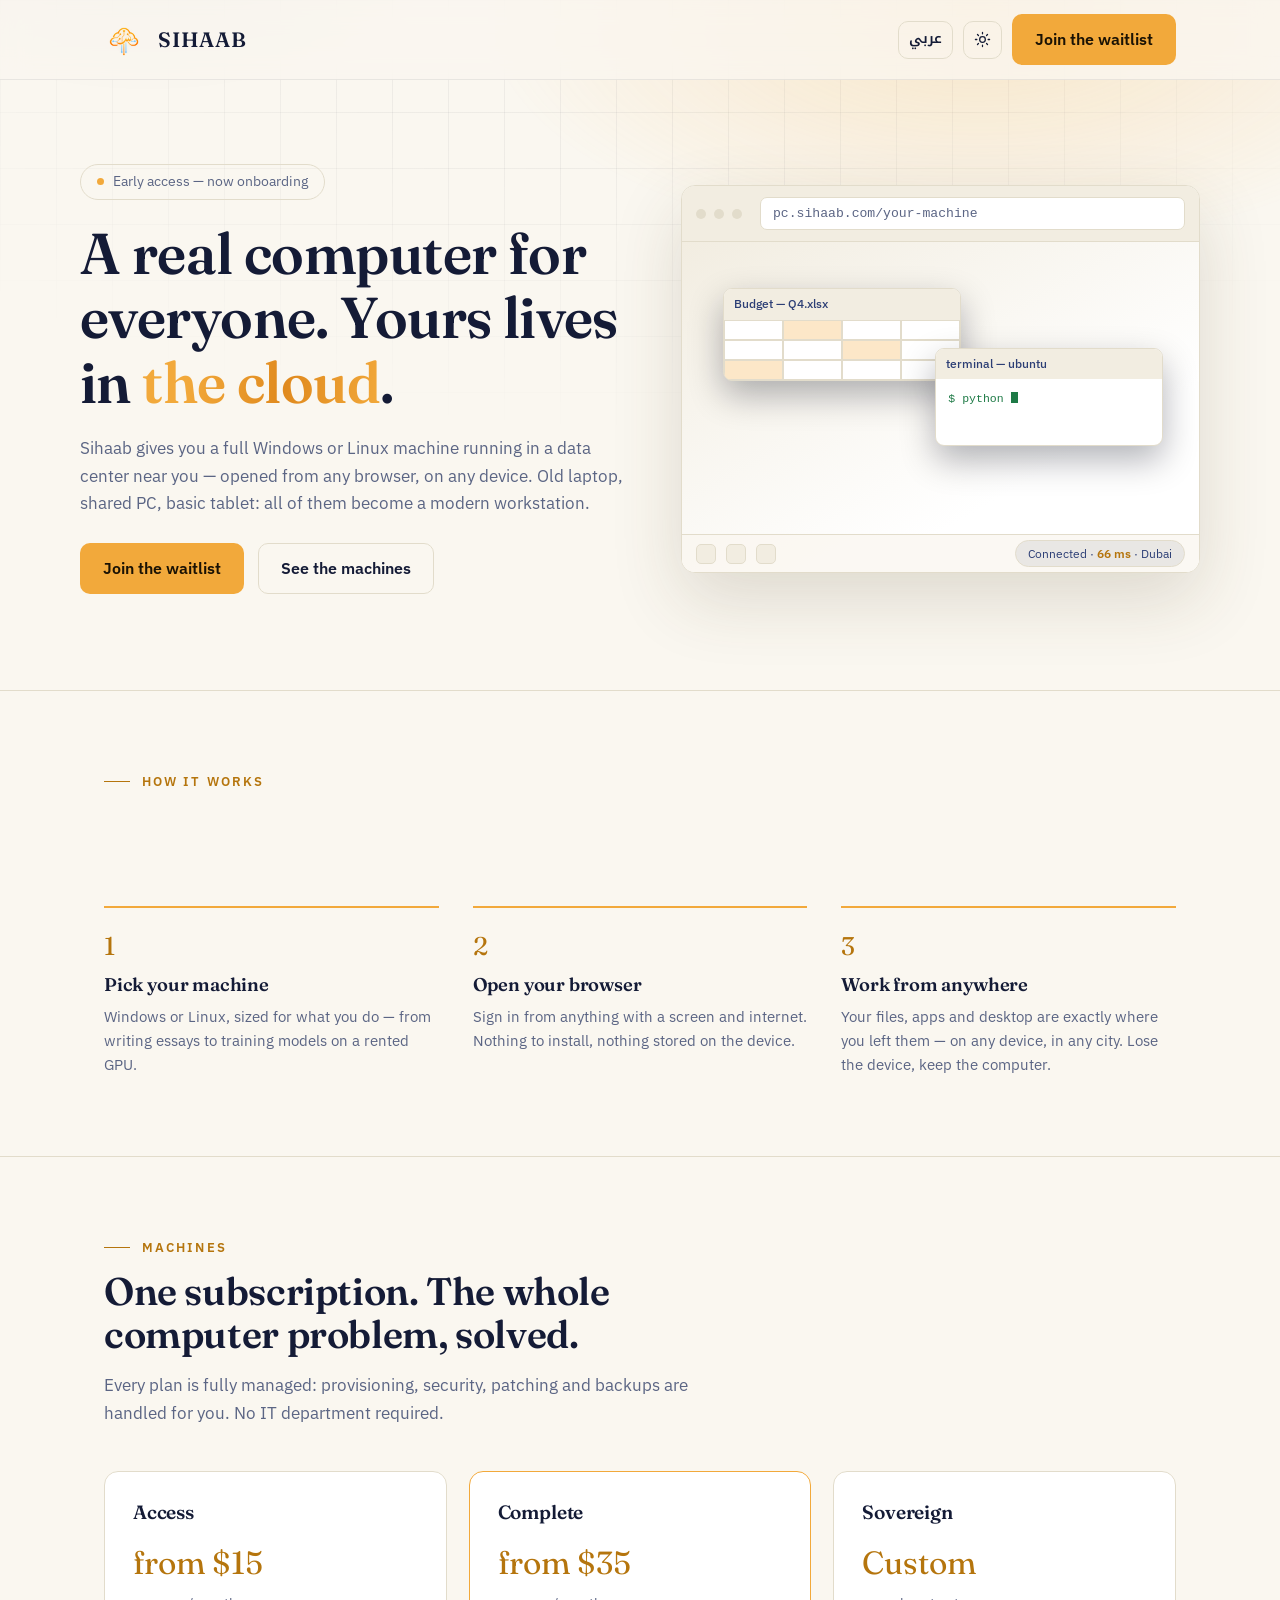
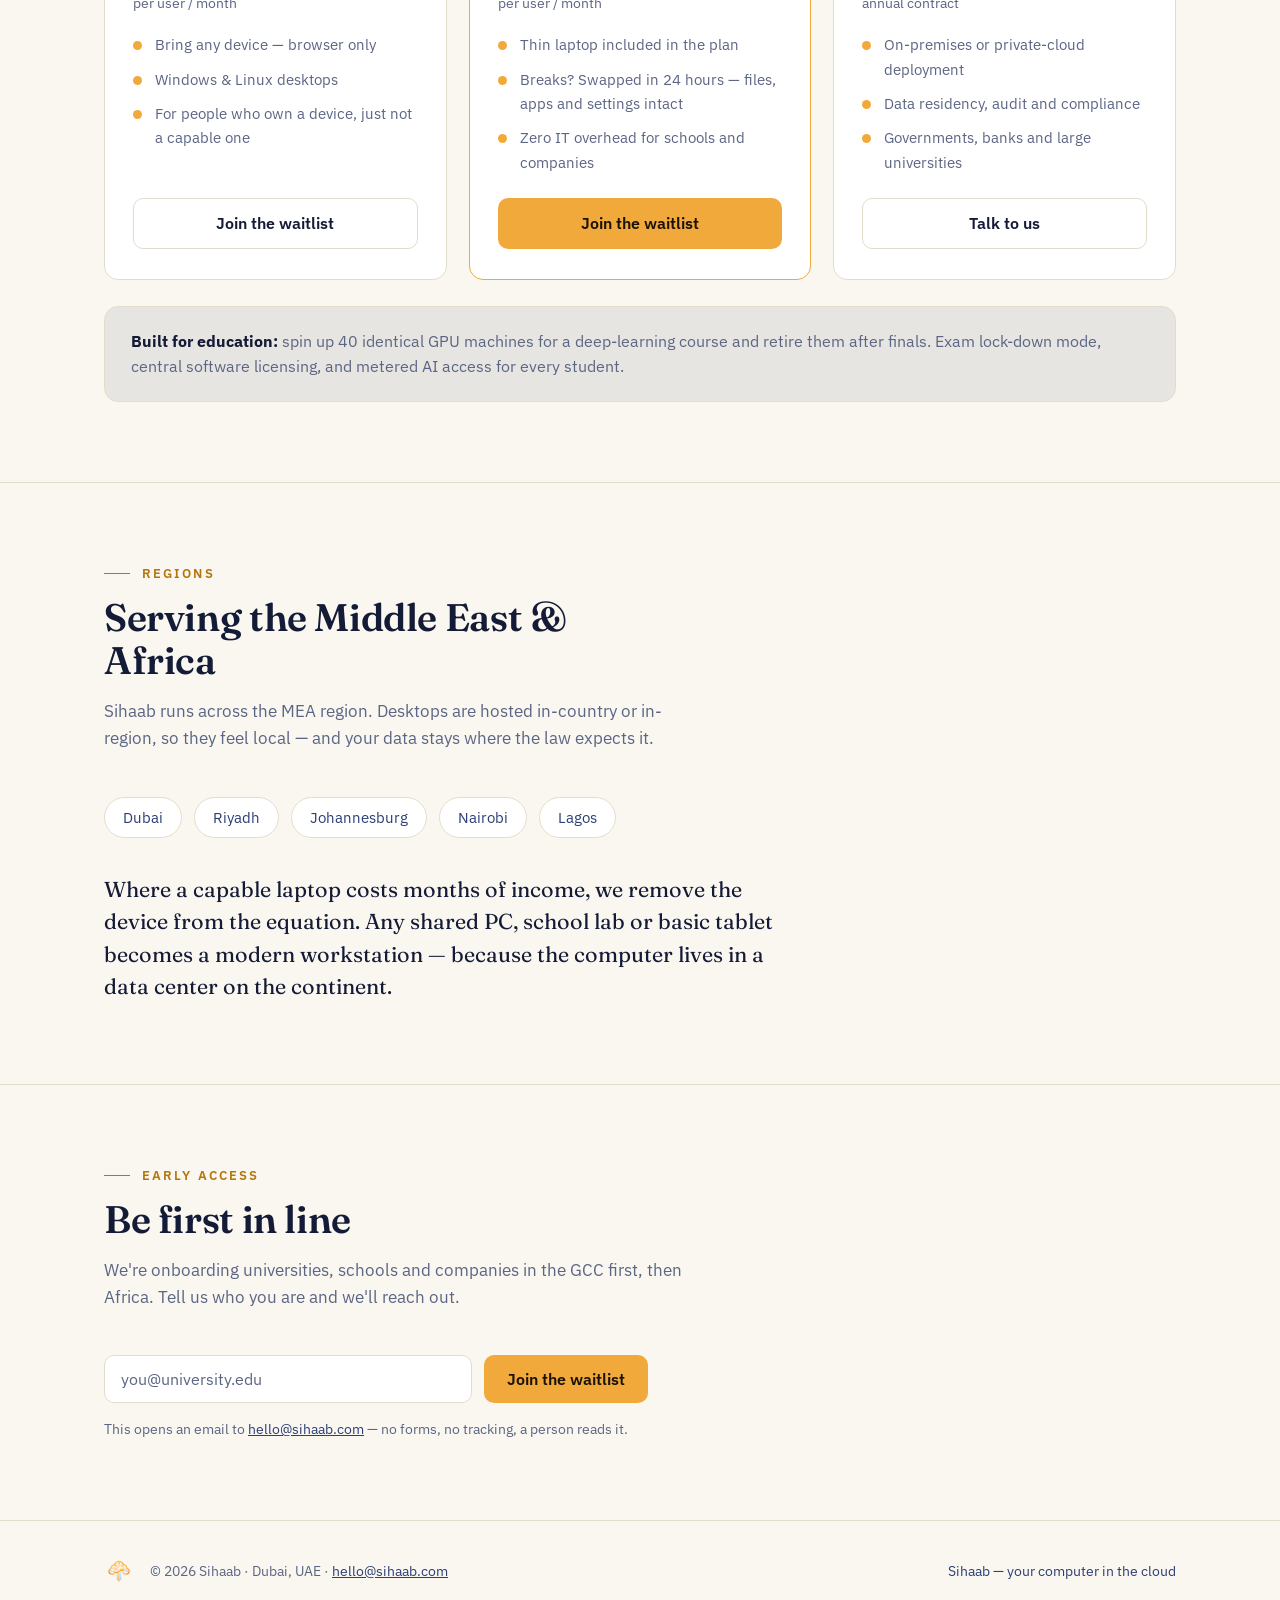
==== commit 856fb3b1: "fix: monolingual pages, MEA regions copy, and review fixes User-requested copy changes: - Regions se" ====
--- a/index.html
+++ b/index.html
@@ -12,9 +12,6 @@
 <meta property="og:image" content="https://sihaab.com/logo.png">
 <meta name="theme-color" content="#0A1128">
 <link rel="icon" type="image/png" href="favicon.png">
-<link rel="preconnect" href="https://fonts.googleapis.com">
-<link rel="preconnect" href="https://fonts.gstatic.com" crossorigin>
-<link href="https://fonts.googleapis.com/css2?family=Fraunces:opsz,wght@9..144,500;9..144,600&family=IBM+Plex+Sans:wght@400;500;600&family=IBM+Plex+Sans+Arabic:wght@400;500;600&family=Noto+Kufi+Arabic:wght@500;600&display=swap" rel="stylesheet">
 
 <script>
   // Before first paint: restore saved theme + language (or fall back to system / English).
@@ -34,6 +31,11 @@
   })();
 </script>
 
+<link rel="preconnect" href="https://fonts.googleapis.com">
+<link rel="preconnect" href="https://fonts.gstatic.com" crossorigin>
+<link href="https://fonts.googleapis.com/css2?family=Fraunces:opsz,wght@9..144,500;9..144,600&family=IBM+Plex+Sans:wght@400;500;600&family=IBM+Plex+Sans+Arabic:wght@400;500;600&family=Noto+Kufi+Arabic:wght@500;600&display=swap" rel="stylesheet" media="print" onload="this.media='all'">
+<noscript><link href="https://fonts.googleapis.com/css2?family=Fraunces:opsz,wght@9..144,500;9..144,600&family=IBM+Plex+Sans:wght@400;500;600&family=IBM+Plex+Sans+Arabic:wght@400;500;600&family=Noto+Kufi+Arabic:wght@500;600&display=swap" rel="stylesheet"></noscript>
+
 <style>
   /* ============ theme tokens ============ */
   :root{
@@ -98,7 +100,6 @@
   html[lang="ar"] h1,
   html[lang="ar"] h2,
   html[lang="ar"] h3{font-family:"Noto Kufi Arabic",sans-serif;letter-spacing:0;line-height:1.4}
-  html[lang="ar"] .btn{font-family:"IBM Plex Sans Arabic",sans-serif}
 
   /* ============ atmosphere ============ */
   .sky{position:fixed;inset:0;z-index:-2;pointer-events:none}
@@ -133,13 +134,13 @@
   .nav{display:flex;align-items:center;gap:14px;padding:14px 0}
   .nav img{width:40px;height:40px}
   .nav .name{font-family:"Fraunces",serif;font-size:1.3rem;font-weight:600;letter-spacing:.04em}
-  .nav .name span{color:var(--text-dim);font-family:"Noto Kufi Arabic",sans-serif;font-size:.95rem;margin-inline-start:10px;letter-spacing:0}
+  html[lang="ar"] .nav .name{font-family:"Noto Kufi Arabic",sans-serif;letter-spacing:0}
   .nav .controls{margin-inline-start:auto;display:flex;align-items:center;gap:10px}
 
   .btn{
     display:inline-block;padding:12px 22px;border-radius:10px;
     font-weight:600;text-decoration:none;font-size:.98rem;
-    font-family:"IBM Plex Sans",system-ui,sans-serif;
+    font-family:inherit;
     border:1px solid transparent;cursor:pointer;
     transition:transform .18s var(--ease), background .18s, border-color .18s, box-shadow .18s;
   }
@@ -227,7 +228,6 @@
     animation:spin 1s linear infinite;
   }
   .connect p{font-size:.9rem;color:var(--text-dim)}
-  html[lang="ar"] .connect p{font-family:"IBM Plex Sans Arabic",sans-serif}
   body.connected .connect{opacity:0;visibility:hidden}
   @keyframes spin{to{transform:rotate(360deg)}}
 
@@ -270,9 +270,9 @@
   section h2{font-size:clamp(1.7rem,3.4vw,2.4rem);margin-bottom:16px;max-width:36rem}
   .lede{color:var(--text-dim);max-width:38rem;margin-bottom:44px}
 
-  /* scroll reveal */
-  .io{opacity:0;transform:translateY(22px);transition:opacity .7s var(--ease),transform .7s var(--ease)}
-  .io.in{opacity:1;transform:none}
+  /* scroll reveal (hidden state only when JS is running to reveal it again) */
+  .io{transition:opacity .7s var(--ease),transform .7s var(--ease)}
+  html.js .io:not(.in){opacity:0;transform:translateY(22px)}
   .io.d1{transition-delay:.08s}.io.d2{transition-delay:.16s}.io.d3{transition-delay:.24s}
 
   .steps{display:grid;grid-template-columns:repeat(3,1fr);gap:34px;counter-reset:step}
@@ -315,7 +315,6 @@
     transition:border-color .2s, transform .2s var(--ease);
   }
   .chip:hover{border-color:var(--gold);transform:translateY(-2px)}
-  .chip em{color:var(--kicker);font-style:normal;font-weight:600;margin-inline-start:6px}
   .mission{margin-top:36px;max-width:44rem;font-family:"Fraunces",serif;font-size:1.35rem;line-height:1.5;color:var(--text)}
   html[lang="ar"] .mission{font-family:"Noto Kufi Arabic",sans-serif;font-size:1.2rem;line-height:1.9}
 
@@ -357,12 +356,12 @@
   <div class="wrap">
     <nav class="nav" aria-label="Main">
       <img src="logo.png" alt="" width="40" height="40">
-      <div class="name">SIHAAB<span>سحاب</span></div>
+      <div class="name" data-i18n="brandName">SIHAAB</div>
       <div class="controls">
-        <button id="lang-toggle" class="toggle" type="button">
+        <button id="lang-toggle" class="toggle" type="button" data-i18n-aria="langToggle" aria-label="Switch language to Arabic">
           <span class="ar-label" lang="ar">عربي</span><span class="en-label" lang="en">EN</span>
         </button>
-        <button id="theme-toggle" class="toggle" type="button" data-i18n-aria="themeToggle" aria-label="Switch to light mode">
+        <button id="theme-toggle" class="toggle" type="button" data-i18n-aria="themeToggle" aria-label="Toggle dark or light mode">
           <svg class="moon" viewBox="0 0 24 24" aria-hidden="true"><path d="M21 12.8A9 9 0 1 1 11.2 3a7 7 0 0 0 9.8 9.8z"/></svg>
           <svg class="sun" viewBox="0 0 24 24" aria-hidden="true"><circle cx="12" cy="12" r="4"/><path d="M12 2v2m0 16v2M4.9 4.9l1.4 1.4m11.4 11.4 1.4 1.4M2 12h2m16 0h2M4.9 19.1l1.4-1.4M17.7 6.3l1.4-1.4"/></svg>
         </button>
@@ -375,7 +374,7 @@
 <main>
   <div class="wrap hero">
     <div>
-      <p class="tag rise d1"><i aria-hidden="true"></i><span data-i18n="heroTag">Now onboarding — Dubai region live first</span></p>
+      <p class="tag rise d1"><i aria-hidden="true"></i><span data-i18n="heroTag">Early access — now onboarding</span></p>
       <h1 class="rise d2" data-i18n-html="heroTitle">A real computer for everyone. Yours lives in <em>the cloud</em>.</h1>
       <p class="sub rise d3" data-i18n="heroSub">Sihaab gives you a full Windows or Linux machine running in a data center near you — opened from any browser, on any device. Old laptop, shared PC, basic tablet: all of them become a modern workstation.</p>
       <div class="actions rise d4">
@@ -400,7 +399,9 @@
         </div>
         <div class="win term">
           <div class="t">terminal — ubuntu</div>
-          <pre aria-hidden="true"><span id="term-text"></span><span class="caret"></span></pre>
+          <pre aria-hidden="true"><span id="term-text">$ python train.py
+epoch 3/10  loss 0.214
+gpu: A10G · 24 GB</span><span class="caret"></span></pre>
         </div>
         <div class="taskbar">
           <b></b><b></b><b></b>
@@ -482,14 +483,14 @@
   <section id="regions">
     <div class="wrap">
       <p class="kicker io" data-i18n="regionsKicker">Regions</p>
-      <h2 class="io" data-i18n="regionsTitle">Your machine runs close to you</h2>
-      <p class="lede io" data-i18n="regionsLede">Desktops are hosted in-country or in-region, so they feel local — and your data stays where the law expects it.</p>
+      <h2 class="io" data-i18n="regionsTitle">Serving the Middle East &amp; Africa</h2>
+      <p class="lede io" data-i18n="regionsLede">Sihaab runs across the MEA region. Desktops are hosted in-country or in-region, so they feel local — and your data stays where the law expects it.</p>
       <div class="regions io">
-        <span class="chip"><span data-i18n="regionDubai">Dubai</span> <em data-i18n="regionLiveFirst">live first</em></span>
-        <span class="chip"><span data-i18n="regionRiyadh">Riyadh</span> <em>2027</em></span>
-        <span class="chip"><span data-i18n="regionJoburg">Johannesburg</span> <em>2027</em></span>
-        <span class="chip"><span data-i18n="regionNairobi">Nairobi</span> <em>2027</em></span>
-        <span class="chip"><span data-i18n="regionLagos">Lagos</span> <em data-i18n="regionPlanned">planned</em></span>
+        <span class="chip" data-i18n="regionDubai">Dubai</span>
+        <span class="chip" data-i18n="regionRiyadh">Riyadh</span>
+        <span class="chip" data-i18n="regionJoburg">Johannesburg</span>
+        <span class="chip" data-i18n="regionNairobi">Nairobi</span>
+        <span class="chip" data-i18n="regionLagos">Lagos</span>
       </div>
       <p class="mission io" data-i18n="mission">Where a capable laptop costs months of income, we remove the device from the equation. Any shared PC, school lab or basic tablet becomes a modern workstation — because the computer lives in a data center on the continent.</p>
     </div>
@@ -502,7 +503,7 @@
       <p class="lede io" data-i18n="waitlistLede">We're onboarding universities, schools and companies in the GCC first, then Africa. Tell us who you are and we'll reach out.</p>
       <form id="wl-form" class="io">
         <input type="email" id="wl-email" name="email" required
-               placeholder="you@university.edu" data-i18n-placeholder="emailPlaceholder"
+               placeholder="you@university.edu"
                aria-label="Your email address" data-i18n-aria="emailAria">
         <button class="btn btn-gold" type="submit" data-i18n="ctaWaitlist">Join the waitlist</button>
       </form>
@@ -515,7 +516,7 @@
   <div class="wrap row">
     <img src="logo.png" alt="">
     <span data-i18n-html="footerLine">© 2026 Sihaab · Dubai, UAE · <a href="mailto:hello@sihaab.com">hello@sihaab.com</a></span>
-    <span class="tagline" data-i18n="footerTagline">سحاب — حاسوبك في السحابة</span>
+    <span class="tagline" data-i18n="footerTagline">Sihaab — your computer in the cloud</span>
   </div>
 </footer>
 
@@ -533,10 +534,12 @@
       ar: 'أجهزة ويندوز ولينكس سحابية بالاشتراك، تفتحها من أي متصفح. صُنعت في الشرق الأوسط، بأسعار تناسب أفريقيا، وصُممت للعالم.'
     },
     themeToggle: { en: 'Toggle dark or light mode', ar: 'التبديل بين الوضع الداكن والفاتح' },
+    langToggle: { en: 'Switch language to Arabic', ar: 'تغيير اللغة إلى الإنجليزية' },
+    brandName: { en: 'SIHAAB', ar: 'سحاب' },
     ctaWaitlist: { en: 'Join the waitlist', ar: 'انضم إلى قائمة الانتظار' },
     ctaMachines: { en: 'See the machines', ar: 'شاهد الأجهزة' },
     ctaTalk: { en: 'Talk to us', ar: 'تحدث إلينا' },
-    heroTag: { en: 'Now onboarding — Dubai region live first', ar: 'التسجيل مفتوح الآن — منطقة دبي تنطلق أولاً' },
+    heroTag: { en: 'Early access — now onboarding', ar: 'الوصول المبكر — التسجيل مفتوح الآن' },
     heroTitle: {
       en: 'A real computer for everyone. Yours lives in <em>the cloud</em>.',
       ar: 'حاسوب حقيقي للجميع. حاسوبك يعيش في <em>السحاب</em>.'
@@ -610,18 +613,16 @@
       ar: '<strong>صُمم للتعليم:</strong> جهّز 40 جهازاً متطابقاً بمعالجات رسوميات لمقرر التعلّم العميق، ثم أوقفها بعد الامتحانات النهائية. وضع قفل الامتحانات، وترخيص مركزي للبرمجيات، ووصول مقنَّن للذكاء الاصطناعي لكل طالب.'
     },
     regionsKicker: { en: 'Regions', ar: 'المناطق' },
-    regionsTitle: { en: 'Your machine runs close to you', ar: 'جهازك يعمل بالقرب منك' },
+    regionsTitle: { en: 'Serving the Middle East & Africa', ar: 'نخدم منطقة الشرق الأوسط وأفريقيا' },
     regionsLede: {
-      en: 'Desktops are hosted in-country or in-region, so they feel local — and your data stays where the law expects it.',
-      ar: 'تُستضاف الأجهزة داخل بلدك أو منطقتك فتشعر وكأنها محلية، وتبقى بياناتك حيث يتوقعها القانون.'
+      en: 'Sihaab runs across the MEA region. Desktops are hosted in-country or in-region, so they feel local — and your data stays where the law expects it.',
+      ar: 'يعمل سحاب في منطقة الشرق الأوسط وأفريقيا. تُستضاف الأجهزة داخل بلدك أو منطقتك فتشعر وكأنها محلية، وتبقى بياناتك حيث يتوقعها القانون.'
     },
     regionDubai: { en: 'Dubai', ar: 'دبي' },
     regionRiyadh: { en: 'Riyadh', ar: 'الرياض' },
     regionJoburg: { en: 'Johannesburg', ar: 'جوهانسبرغ' },
     regionNairobi: { en: 'Nairobi', ar: 'نيروبي' },
     regionLagos: { en: 'Lagos', ar: 'لاغوس' },
-    regionLiveFirst: { en: 'live first', ar: 'تنطلق أولاً' },
-    regionPlanned: { en: 'planned', ar: 'مخطط لها' },
     mission: {
       en: 'Where a capable laptop costs months of income, we remove the device from the equation. Any shared PC, school lab or basic tablet becomes a modern workstation — because the computer lives in a data center on the continent.',
       ar: 'حيث يكلّف الحاسوب المقتدر شهوراً من الدخل، نُخرج الجهاز من المعادلة. أي حاسوب مشترك أو مختبر مدرسي أو جهاز لوحي بسيط يصبح محطة عمل حديثة، لأن الحاسوب يعيش في مركز بيانات على القارة نفسها.'
@@ -632,7 +633,6 @@
       en: "We're onboarding universities, schools and companies in the GCC first, then Africa. Tell us who you are and we'll reach out.",
       ar: 'نبدأ بالجامعات والمدارس والشركات في دول الخليج أولاً، ثم أفريقيا. أخبرنا من أنت وسنتواصل معك.'
     },
-    emailPlaceholder: { en: 'you@university.edu', ar: 'you@university.edu' },
     emailAria: { en: 'Your email address', ar: 'بريدك الإلكتروني' },
     waitlistNote: {
       en: 'This opens an email to <a href="mailto:hello@sihaab.com">hello@sihaab.com</a> — no forms, no tracking, a person reads it.',
@@ -647,14 +647,14 @@
       en: '© 2026 Sihaab · Dubai, UAE · <a href="mailto:hello@sihaab.com">hello@sihaab.com</a>',
       ar: '© 2026 سحاب · دبي، الإمارات · <a href="mailto:hello@sihaab.com">hello@sihaab.com</a>'
     },
-    footerTagline: { en: 'سحاب — حاسوبك في السحابة', ar: 'Sihaab — your computer in the cloud' }
+    footerTagline: { en: 'Sihaab — your computer in the cloud', ar: 'سحاب — حاسوبك في السحابة' }
   };
 
   const root = document.documentElement;
 
   function currentLang() { return root.lang === 'ar' ? 'ar' : 'en'; }
 
-  function applyLang(lang) {
+  function applyLang(lang, persist) {
     root.lang = lang;
     root.dir = lang === 'ar' ? 'rtl' : 'ltr';
     document.title = I18N.docTitle[lang];
@@ -667,51 +667,49 @@
       const t = I18N[el.dataset.i18nHtml];
       if (t) el.innerHTML = t[lang];
     });
-    document.querySelectorAll('[data-i18n-placeholder]').forEach(el => {
-      const t = I18N[el.dataset.i18nPlaceholder];
-      if (t) el.placeholder = t[lang];
-    });
     document.querySelectorAll('[data-i18n-aria]').forEach(el => {
       const t = I18N[el.dataset.i18nAria];
       if (t) el.setAttribute('aria-label', t[lang]);
     });
-    try { localStorage.setItem('sihaab-lang', lang); } catch (e) {}
+    if (persist) { try { localStorage.setItem('sihaab-lang', lang); } catch (e) {} }
   }
 
   document.getElementById('lang-toggle').addEventListener('click', () => {
-    applyLang(currentLang() === 'ar' ? 'en' : 'ar');
+    applyLang(currentLang() === 'ar' ? 'en' : 'ar', true);
   });
 
   /* ============ theme ============ */
   const themeMeta = document.querySelector('meta[name="theme-color"]');
-  function applyTheme(theme) {
+  function applyTheme(theme, persist) {
     root.dataset.theme = theme;
-    themeMeta.setAttribute('content', theme === 'light' ? '#FAF7F0' : '#0A1128');
-    try { localStorage.setItem('sihaab-theme', theme); } catch (e) {}
-  }
-  applyTheme(root.dataset.theme); // sync meta with the pre-paint choice
+    themeMeta.setAttribute('content', getComputedStyle(root).getPropertyValue('--bg').trim());
+    // Only an explicit toggle becomes a sticky choice; the system default stays live.
+    if (persist) { try { localStorage.setItem('sihaab-theme', theme); } catch (e) {} }
+  }
+  applyTheme(root.dataset.theme, false); // sync meta with the pre-paint choice
   document.getElementById('theme-toggle').addEventListener('click', () => {
-    applyTheme(root.dataset.theme === 'light' ? 'dark' : 'light');
+    applyTheme(root.dataset.theme === 'light' ? 'dark' : 'light', true);
   });
 
-  // If Arabic was restored before paint, translate the static markup now.
-  if (currentLang() === 'ar') applyLang('ar');
+  // Make I18N the single source of truth for the visible copy in both languages.
+  applyLang(currentLang());
 
   /* ============ one orchestrated moment: the desktop connects ============ */
   const reduceMotion = matchMedia('(prefers-reduced-motion: reduce)').matches;
   const termLines = ['$ python train.py', 'epoch 3/10  loss 0.214', 'gpu: A10G · 24 GB'];
   const termEl = document.getElementById('term-text');
   const latencyEl = document.getElementById('latency-ms');
+  const TARGET_MS = 38, START_MS = 120;
 
   function typeTerminal() {
     let line = 0, ch = 0;
+    termEl.textContent = '';
     (function tick() {
-      if (line >= termLines.length) return;
       const target = termLines[line];
       if (ch < target.length) {
         termEl.textContent += target[ch++];
         setTimeout(tick, 26);
-      } else {
+      } else if (line < termLines.length - 1) {
         termEl.textContent += '\n';
         line++; ch = 0;
         setTimeout(tick, 320);
@@ -720,30 +718,31 @@
   }
 
   function settleLatency() {
-    let ms = 120;
+    let ms = START_MS;
     (function step() {
-      ms = Math.max(38, ms - (7 + Math.floor(Math.random() * 9)));
+      ms = Math.max(TARGET_MS, ms - (7 + Math.floor(Math.random() * 9)));
       latencyEl.textContent = ms;
-      if (ms > 38) setTimeout(step, 90);
+      if (ms > TARGET_MS) setTimeout(step, 90);
     })();
   }
 
   addEventListener('load', () => {
     document.body.classList.add('connected');
-    if (reduceMotion) {
-      termEl.textContent = termLines.join('\n');
-      latencyEl.textContent = 38;
-    } else {
+    if (!reduceMotion) {
+      latencyEl.textContent = START_MS; // counts down while the connect overlay fades
       setTimeout(typeTerminal, 1500);
       setTimeout(settleLatency, 1400);
     }
   });
 
   /* ============ scroll reveals ============ */
+  // The hidden state is gated on html.js, added here so a script failure above
+  // can never leave the page blank below the fold.
   const ioEls = document.querySelectorAll('.io');
   if (reduceMotion || !('IntersectionObserver' in window)) {
     ioEls.forEach(el => el.classList.add('in'));
   } else {
+    root.classList.add('js');
     const io = new IntersectionObserver(entries => {
       entries.forEach(entry => {
         if (entry.isIntersecting) {
@@ -762,7 +761,7 @@
     const email = document.getElementById('wl-email').value;
     location.href = 'mailto:hello@sihaab.com?subject=' +
       encodeURIComponent(I18N.mailtoSubject[lang]) +
-      '&body=' + encodeURIComponent(I18N.mailtoBody[lang].replace('{email}', email));
+      '&body=' + encodeURIComponent(I18N.mailtoBody[lang].replace('{email}', () => email));
   });
 </script>
 </body>
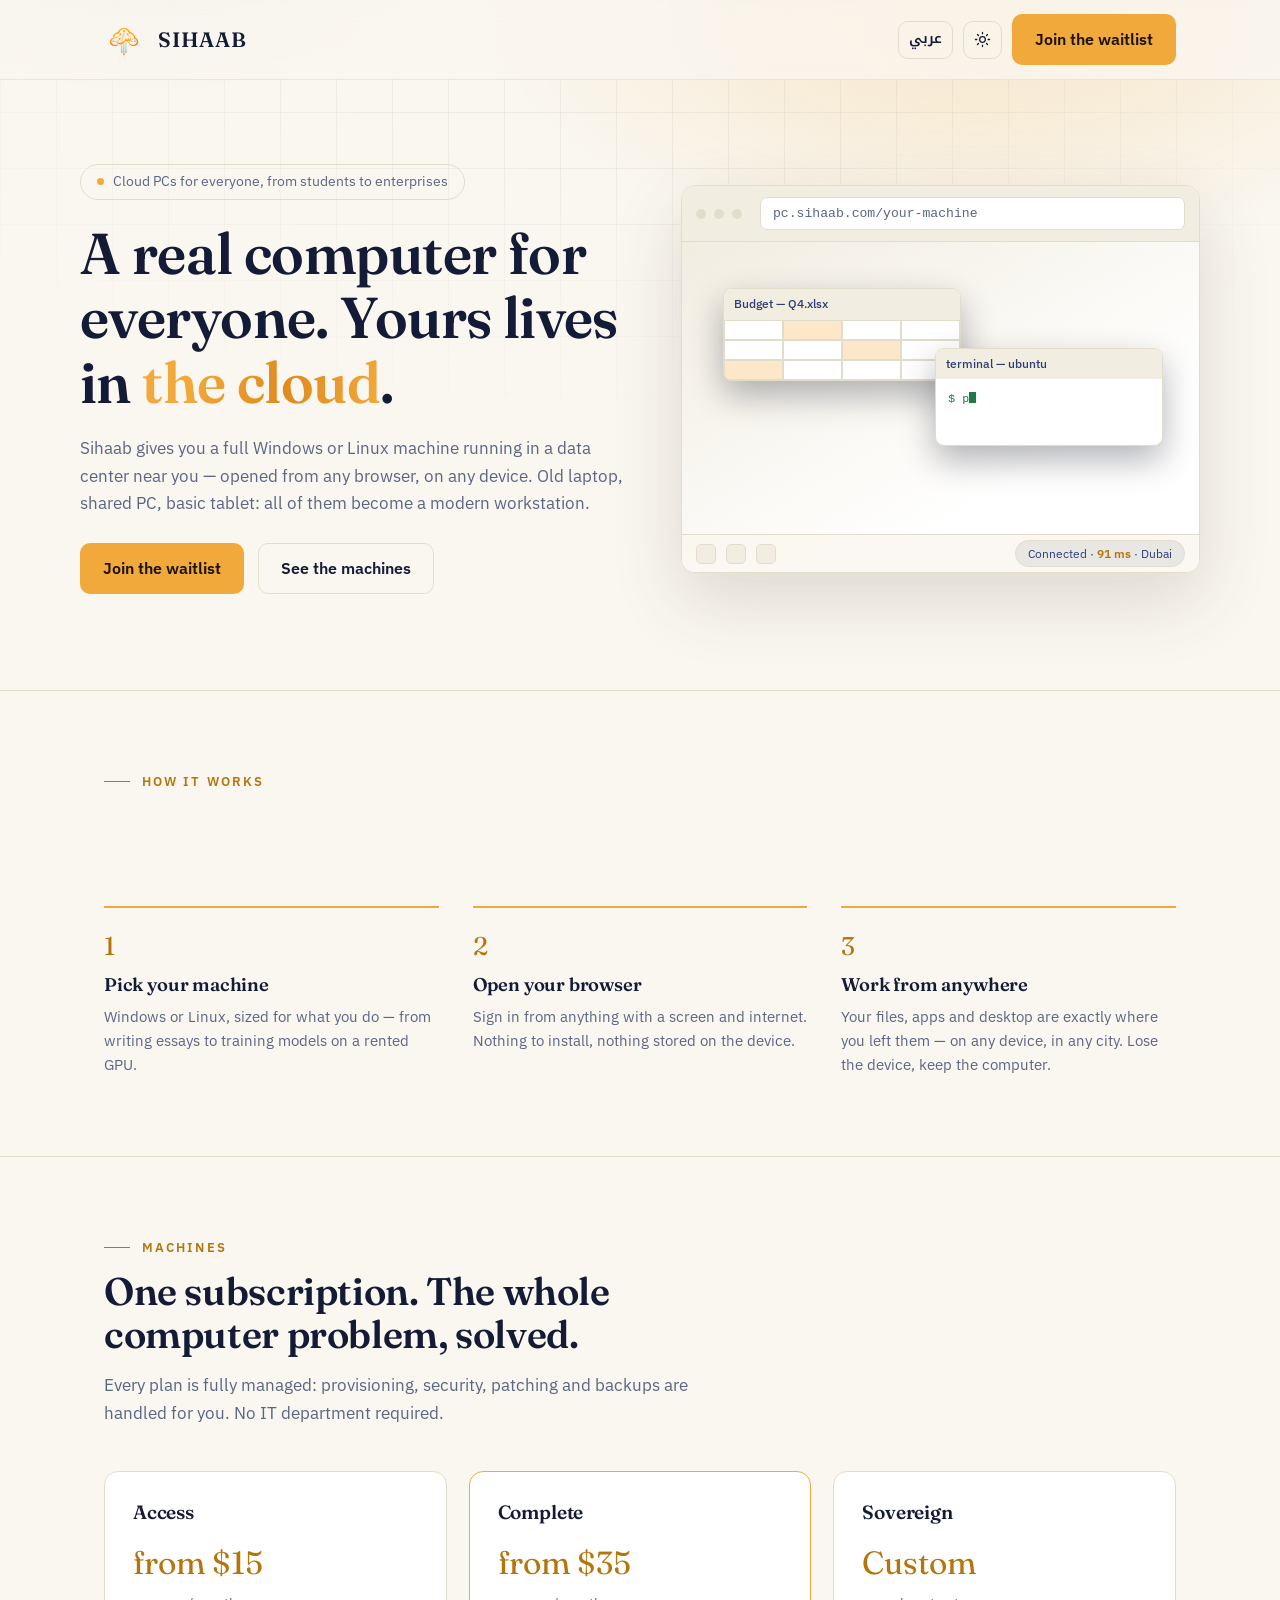
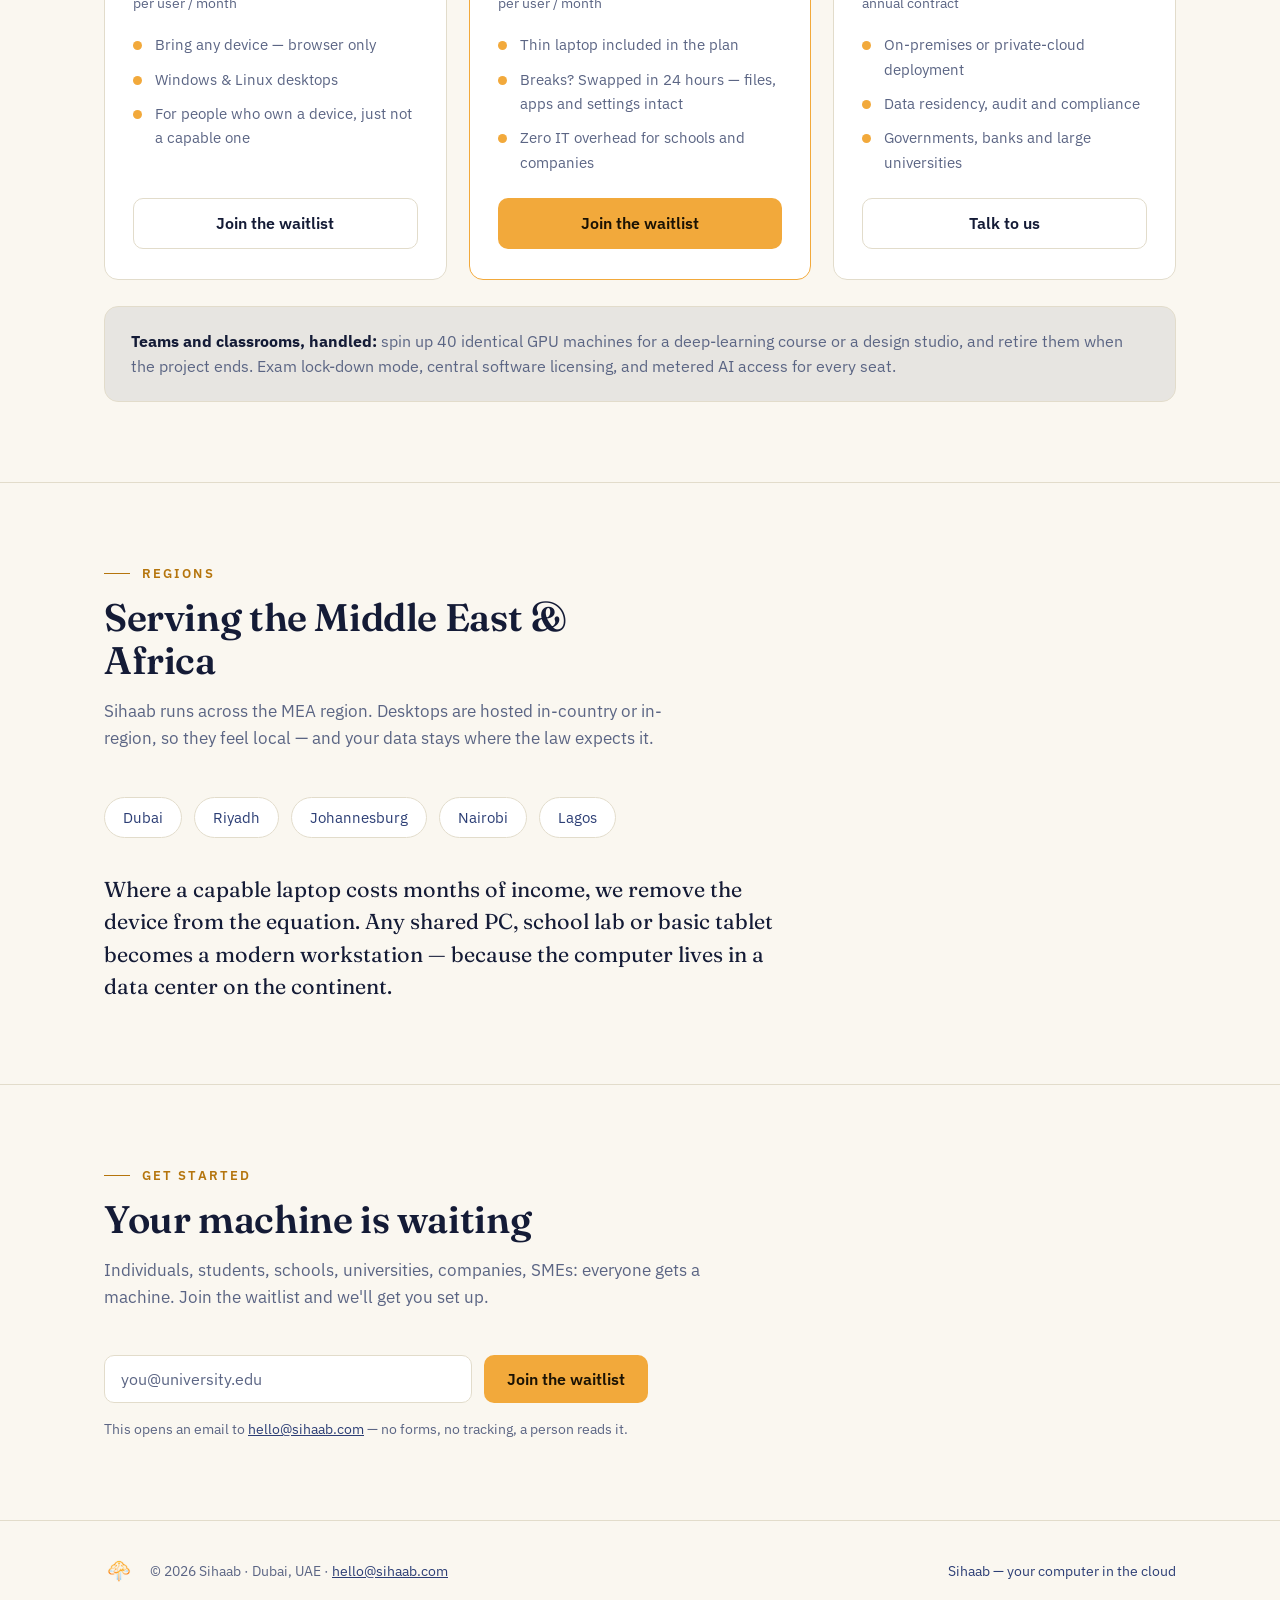
==== commit f588538a: "feat: broaden audience copy beyond universities - Hero tag: 'Cloud PCs for everyone, from students t" ====
--- a/index.html
+++ b/index.html
@@ -374,7 +374,7 @@
 <main>
   <div class="wrap hero">
     <div>
-      <p class="tag rise d1"><i aria-hidden="true"></i><span data-i18n="heroTag">Early access — now onboarding</span></p>
+      <p class="tag rise d1"><i aria-hidden="true"></i><span data-i18n="heroTag">Cloud PCs for everyone, from students to enterprises</span></p>
       <h1 class="rise d2" data-i18n-html="heroTitle">A real computer for everyone. Yours lives in <em>the cloud</em>.</h1>
       <p class="sub rise d3" data-i18n="heroSub">Sihaab gives you a full Windows or Linux machine running in a data center near you — opened from any browser, on any device. Old laptop, shared PC, basic tablet: all of them become a modern workstation.</p>
       <div class="actions rise d4">
@@ -476,7 +476,7 @@
           <a class="btn btn-ghost" href="mailto:hello@sihaab.com?subject=Sovereign%20deployment" data-i18n="ctaTalk">Talk to us</a>
         </div>
       </div>
-      <p class="edu io" data-i18n-html="eduNote"><strong>Built for education:</strong> spin up 40 identical GPU machines for a deep-learning course and retire them after finals. Exam lock-down mode, central software licensing, and metered AI access for every student.</p>
+      <p class="edu io" data-i18n-html="eduNote"><strong>Teams and classrooms, handled:</strong> spin up 40 identical GPU machines for a deep-learning course or a design studio, and retire them when the project ends. Exam lock-down mode, central software licensing, and metered AI access for every seat.</p>
     </div>
   </section>
 
@@ -498,9 +498,9 @@
 
   <section id="waitlist" class="waitlist">
     <div class="wrap">
-      <p class="kicker io" data-i18n="waitlistKicker">Early access</p>
-      <h2 class="io" data-i18n="waitlistTitle">Be first in line</h2>
-      <p class="lede io" data-i18n="waitlistLede">We're onboarding universities, schools and companies in the GCC first, then Africa. Tell us who you are and we'll reach out.</p>
+      <p class="kicker io" data-i18n="waitlistKicker">Get started</p>
+      <h2 class="io" data-i18n="waitlistTitle">Your machine is waiting</h2>
+      <p class="lede io" data-i18n="waitlistLede">Individuals, students, schools, universities, companies, SMEs: everyone gets a machine. Join the waitlist and we'll get you set up.</p>
       <form id="wl-form" class="io">
         <input type="email" id="wl-email" name="email" required
                placeholder="you@university.edu"
@@ -539,7 +539,7 @@
     ctaWaitlist: { en: 'Join the waitlist', ar: 'انضم إلى قائمة الانتظار' },
     ctaMachines: { en: 'See the machines', ar: 'شاهد الأجهزة' },
     ctaTalk: { en: 'Talk to us', ar: 'تحدث إلينا' },
-    heroTag: { en: 'Early access — now onboarding', ar: 'الوصول المبكر — التسجيل مفتوح الآن' },
+    heroTag: { en: 'Cloud PCs for everyone, from students to enterprises', ar: 'حواسيب سحابية للجميع، من الطلاب إلى المؤسسات' },
     heroTitle: {
       en: 'A real computer for everyone. Yours lives in <em>the cloud</em>.',
       ar: 'حاسوب حقيقي للجميع. حاسوبك يعيش في <em>السحاب</em>.'
@@ -609,8 +609,8 @@
     tier3F2: { en: 'Data residency, audit and compliance', ar: 'إقامة البيانات محلياً، تدقيق وامتثال' },
     tier3F3: { en: 'Governments, banks and large universities', ar: 'للحكومات والبنوك والجامعات الكبرى' },
     eduNote: {
-      en: '<strong>Built for education:</strong> spin up 40 identical GPU machines for a deep-learning course and retire them after finals. Exam lock-down mode, central software licensing, and metered AI access for every student.',
-      ar: '<strong>صُمم للتعليم:</strong> جهّز 40 جهازاً متطابقاً بمعالجات رسوميات لمقرر التعلّم العميق، ثم أوقفها بعد الامتحانات النهائية. وضع قفل الامتحانات، وترخيص مركزي للبرمجيات، ووصول مقنَّن للذكاء الاصطناعي لكل طالب.'
+      en: '<strong>Teams and classrooms, handled:</strong> spin up 40 identical GPU machines for a deep-learning course or a design studio, and retire them when the project ends. Exam lock-down mode, central software licensing, and metered AI access for every seat.',
+      ar: '<strong>للفرق والفصول الدراسية على حد سواء:</strong> جهّز 40 جهازاً متطابقاً بمعالجات رسوميات لمقرر تعلّم عميق أو استوديو تصميم، ثم أوقفها عند انتهاء المشروع. وضع قفل الامتحانات، وترخيص مركزي للبرمجيات، ووصول مقنَّن للذكاء الاصطناعي لكل مقعد.'
     },
     regionsKicker: { en: 'Regions', ar: 'المناطق' },
     regionsTitle: { en: 'Serving the Middle East & Africa', ar: 'نخدم منطقة الشرق الأوسط وأفريقيا' },
@@ -627,11 +627,11 @@
       en: 'Where a capable laptop costs months of income, we remove the device from the equation. Any shared PC, school lab or basic tablet becomes a modern workstation — because the computer lives in a data center on the continent.',
       ar: 'حيث يكلّف الحاسوب المقتدر شهوراً من الدخل، نُخرج الجهاز من المعادلة. أي حاسوب مشترك أو مختبر مدرسي أو جهاز لوحي بسيط يصبح محطة عمل حديثة، لأن الحاسوب يعيش في مركز بيانات على القارة نفسها.'
     },
-    waitlistKicker: { en: 'Early access', ar: 'الوصول المبكر' },
-    waitlistTitle: { en: 'Be first in line', ar: 'كن أول من ينضم' },
+    waitlistKicker: { en: 'Get started', ar: 'ابدأ الآن' },
+    waitlistTitle: { en: 'Your machine is waiting', ar: 'جهازك في انتظارك' },
     waitlistLede: {
-      en: "We're onboarding universities, schools and companies in the GCC first, then Africa. Tell us who you are and we'll reach out.",
-      ar: 'نبدأ بالجامعات والمدارس والشركات في دول الخليج أولاً، ثم أفريقيا. أخبرنا من أنت وسنتواصل معك.'
+      en: 'Individuals, students, schools, universities, companies, SMEs: everyone gets a machine. Join the waitlist and we\'ll get you set up.',
+      ar: 'أفراد وطلاب ومدارس وجامعات وشركات ومنشآت صغيرة ومتوسطة: الجميع يحصل على جهاز. انضم إلى قائمة الانتظار وسنجهّز لك كل شيء.'
     },
     emailAria: { en: 'Your email address', ar: 'بريدك الإلكتروني' },
     waitlistNote: {
@@ -640,8 +640,8 @@
     },
     mailtoSubject: { en: 'Waitlist — Sihaab', ar: 'قائمة الانتظار — سحاب' },
     mailtoBody: {
-      en: 'Please add me to the waitlist.\nMy email: {email}\nI am a: (student / university / school / company)',
-      ar: 'أرجو إضافتي إلى قائمة الانتظار.\nبريدي الإلكتروني: {email}\nأنا: (طالب / جامعة / مدرسة / شركة)'
+      en: 'Please add me to the waitlist.\nMy email: {email}\nI am a: (individual / student / school / university / company / SME)',
+      ar: 'أرجو إضافتي إلى قائمة الانتظار.\nبريدي الإلكتروني: {email}\nأنا: (فرد / طالب / مدرسة / جامعة / شركة / منشأة صغيرة أو متوسطة)'
     },
     footerLine: {
       en: '© 2026 Sihaab · Dubai, UAE · <a href="mailto:hello@sihaab.com">hello@sihaab.com</a>',
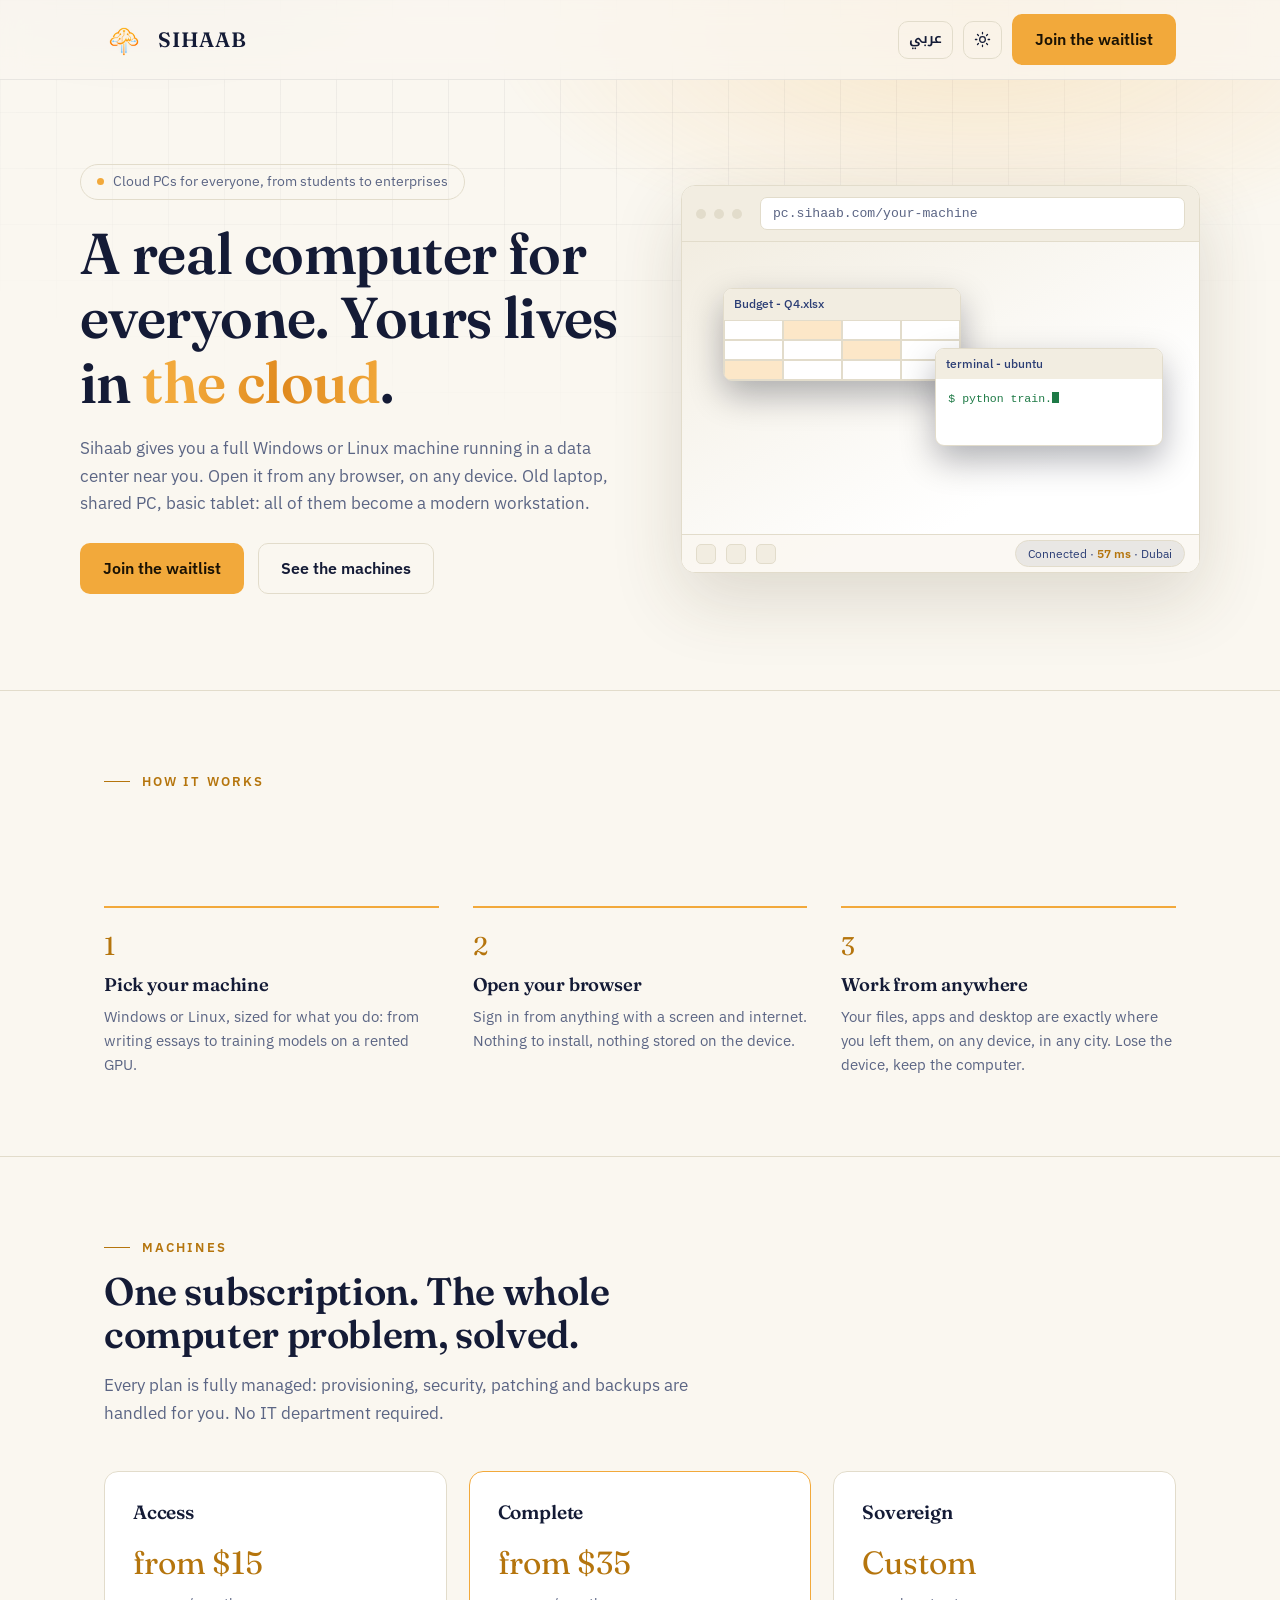
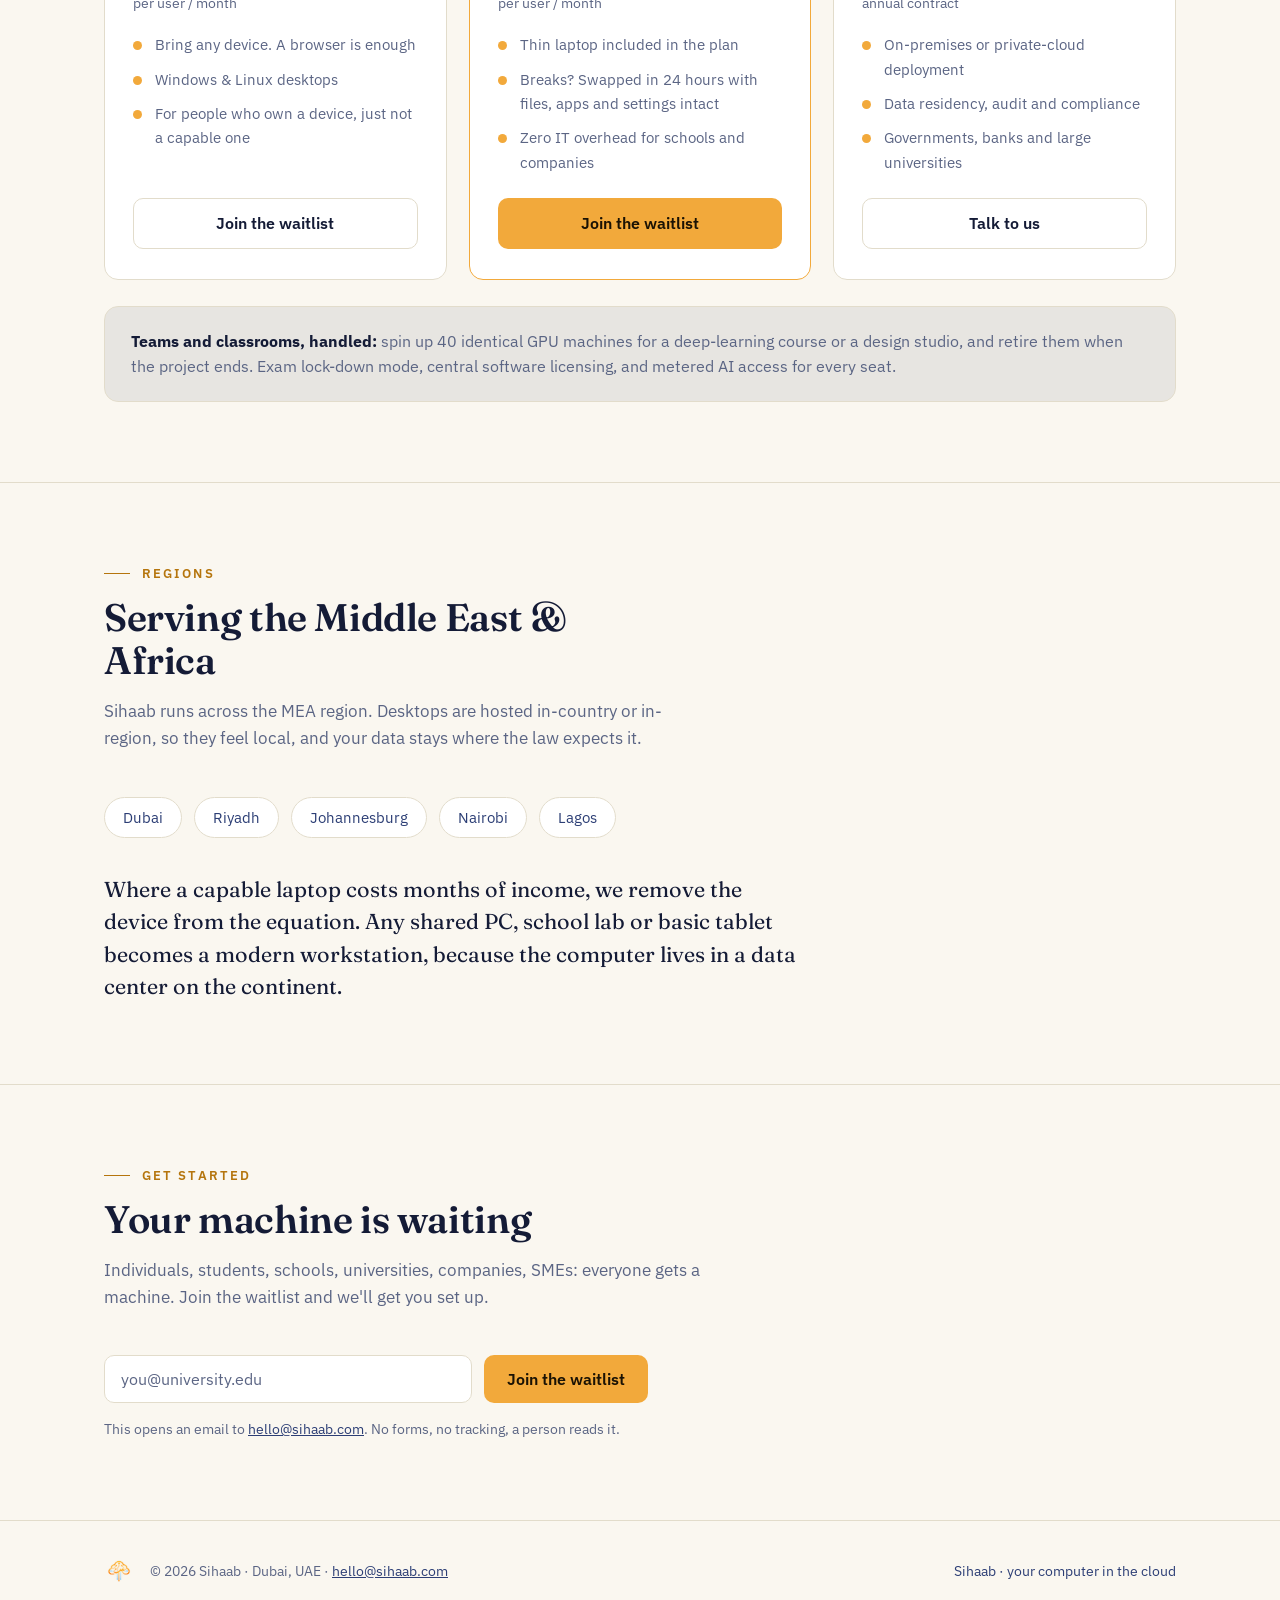
==== commit 95f64268: "style: remove em dashes from all copy Rewrites every em dash in EN and AR strings as separate senten" ====
--- a/index.html
+++ b/index.html
@@ -3,9 +3,9 @@
 <head>
 <meta charset="UTF-8">
 <meta name="viewport" content="width=device-width, initial-scale=1.0">
-<title>Sihaab — A real computer for everyone. Yours lives in the cloud.</title>
+<title>Sihaab · A real computer for everyone. Yours lives in the cloud.</title>
 <meta name="description" content="Subscription Windows &amp; Linux cloud PCs, opened from any browser. Built in MENA, priced for Africa, designed for the world.">
-<meta property="og:title" content="Sihaab — A real computer for everyone.">
+<meta property="og:title" content="Sihaab · A real computer for everyone.">
 <meta property="og:description" content="Subscription Windows &amp; Linux cloud PCs, opened from any browser. Built in MENA, priced for Africa, designed for the world.">
 <meta property="og:type" content="website">
 <meta property="og:url" content="https://sihaab.com">
@@ -376,7 +376,7 @@
     <div>
       <p class="tag rise d1"><i aria-hidden="true"></i><span data-i18n="heroTag">Cloud PCs for everyone, from students to enterprises</span></p>
       <h1 class="rise d2" data-i18n-html="heroTitle">A real computer for everyone. Yours lives in <em>the cloud</em>.</h1>
-      <p class="sub rise d3" data-i18n="heroSub">Sihaab gives you a full Windows or Linux machine running in a data center near you — opened from any browser, on any device. Old laptop, shared PC, basic tablet: all of them become a modern workstation.</p>
+      <p class="sub rise d3" data-i18n="heroSub">Sihaab gives you a full Windows or Linux machine running in a data center near you. Open it from any browser, on any device. Old laptop, shared PC, basic tablet: all of them become a modern workstation.</p>
       <div class="actions rise d4">
         <a class="btn btn-gold" href="#waitlist" data-i18n="ctaWaitlist">Join the waitlist</a>
         <a class="btn btn-ghost" href="#machines" data-i18n="ctaMachines">See the machines</a>
@@ -390,7 +390,7 @@
       </div>
       <div class="screen">
         <div class="win sheet">
-          <div class="t">Budget — Q4.xlsx</div>
+          <div class="t">Budget - Q4.xlsx</div>
           <div class="cells" aria-hidden="true">
             <i></i><i class="g"></i><i></i><i></i>
             <i></i><i></i><i class="g"></i><i></i>
@@ -398,7 +398,7 @@
           </div>
         </div>
         <div class="win term">
-          <div class="t">terminal — ubuntu</div>
+          <div class="t">terminal - ubuntu</div>
           <pre aria-hidden="true"><span id="term-text">$ python train.py
 epoch 3/10  loss 0.214
 gpu: A10G · 24 GB</span><span class="caret"></span></pre>
@@ -422,7 +422,7 @@
       <div class="steps">
         <div class="step io d1">
           <h3 data-i18n="step1Title">Pick your machine</h3>
-          <p data-i18n="step1Body">Windows or Linux, sized for what you do — from writing essays to training models on a rented GPU.</p>
+          <p data-i18n="step1Body">Windows or Linux, sized for what you do: from writing essays to training models on a rented GPU.</p>
         </div>
         <div class="step io d2">
           <h3 data-i18n="step2Title">Open your browser</h3>
@@ -430,7 +430,7 @@
         </div>
         <div class="step io d3">
           <h3 data-i18n="step3Title">Work from anywhere</h3>
-          <p data-i18n="step3Body">Your files, apps and desktop are exactly where you left them — on any device, in any city. Lose the device, keep the computer.</p>
+          <p data-i18n="step3Body">Your files, apps and desktop are exactly where you left them, on any device, in any city. Lose the device, keep the computer.</p>
         </div>
       </div>
     </div>
@@ -447,7 +447,7 @@
           <p class="price" data-i18n="tier1Price">from $15</p>
           <p class="per" data-i18n="perUser">per user / month</p>
           <ul>
-            <li data-i18n="tier1F1">Bring any device — browser only</li>
+            <li data-i18n="tier1F1">Bring any device. A browser is enough</li>
             <li data-i18n="tier1F2">Windows &amp; Linux desktops</li>
             <li data-i18n="tier1F3">For people who own a device, just not a capable one</li>
           </ul>
@@ -459,7 +459,7 @@
           <p class="per" data-i18n="perUser">per user / month</p>
           <ul>
             <li data-i18n="tier2F1">Thin laptop included in the plan</li>
-            <li data-i18n="tier2F2">Breaks? Swapped in 24 hours — files, apps and settings intact</li>
+            <li data-i18n="tier2F2">Breaks? Swapped in 24 hours with files, apps and settings intact</li>
             <li data-i18n="tier2F3">Zero IT overhead for schools and companies</li>
           </ul>
           <a class="btn btn-gold" href="#waitlist" data-i18n="ctaWaitlist">Join the waitlist</a>
@@ -484,7 +484,7 @@
     <div class="wrap">
       <p class="kicker io" data-i18n="regionsKicker">Regions</p>
       <h2 class="io" data-i18n="regionsTitle">Serving the Middle East &amp; Africa</h2>
-      <p class="lede io" data-i18n="regionsLede">Sihaab runs across the MEA region. Desktops are hosted in-country or in-region, so they feel local — and your data stays where the law expects it.</p>
+      <p class="lede io" data-i18n="regionsLede">Sihaab runs across the MEA region. Desktops are hosted in-country or in-region, so they feel local, and your data stays where the law expects it.</p>
       <div class="regions io">
         <span class="chip" data-i18n="regionDubai">Dubai</span>
         <span class="chip" data-i18n="regionRiyadh">Riyadh</span>
@@ -492,7 +492,7 @@
         <span class="chip" data-i18n="regionNairobi">Nairobi</span>
         <span class="chip" data-i18n="regionLagos">Lagos</span>
       </div>
-      <p class="mission io" data-i18n="mission">Where a capable laptop costs months of income, we remove the device from the equation. Any shared PC, school lab or basic tablet becomes a modern workstation — because the computer lives in a data center on the continent.</p>
+      <p class="mission io" data-i18n="mission">Where a capable laptop costs months of income, we remove the device from the equation. Any shared PC, school lab or basic tablet becomes a modern workstation, because the computer lives in a data center on the continent.</p>
     </div>
   </section>
 
@@ -507,7 +507,7 @@
                aria-label="Your email address" data-i18n-aria="emailAria">
         <button class="btn btn-gold" type="submit" data-i18n="ctaWaitlist">Join the waitlist</button>
       </form>
-      <p class="note io" data-i18n-html="waitlistNote">This opens an email to <a href="mailto:hello@sihaab.com">hello@sihaab.com</a> — no forms, no tracking, a person reads it.</p>
+      <p class="note io" data-i18n-html="waitlistNote">This opens an email to <a href="mailto:hello@sihaab.com">hello@sihaab.com</a>. No forms, no tracking, a person reads it.</p>
     </div>
   </section>
 </main>
@@ -516,7 +516,7 @@
   <div class="wrap row">
     <img src="logo.png" alt="">
     <span data-i18n-html="footerLine">© 2026 Sihaab · Dubai, UAE · <a href="mailto:hello@sihaab.com">hello@sihaab.com</a></span>
-    <span class="tagline" data-i18n="footerTagline">Sihaab — your computer in the cloud</span>
+    <span class="tagline" data-i18n="footerTagline">Sihaab · your computer in the cloud</span>
   </div>
 </footer>
 
@@ -526,8 +526,8 @@
   /* ============ translations ============ */
   const I18N = {
     docTitle: {
-      en: 'Sihaab — A real computer for everyone. Yours lives in the cloud.',
-      ar: 'سحاب — حاسوب حقيقي للجميع. حاسوبك يعيش في السحابة.'
+      en: 'Sihaab · A real computer for everyone. Yours lives in the cloud.',
+      ar: 'سحاب · حاسوب حقيقي للجميع. حاسوبك يعيش في السحابة.'
     },
     docDescription: {
       en: 'Subscription Windows & Linux cloud PCs, opened from any browser. Built in MENA, priced for Africa, designed for the world.',
@@ -545,7 +545,7 @@
       ar: 'حاسوب حقيقي للجميع. حاسوبك يعيش في <em>السحاب</em>.'
     },
     heroSub: {
-      en: 'Sihaab gives you a full Windows or Linux machine running in a data center near you — opened from any browser, on any device. Old laptop, shared PC, basic tablet: all of them become a modern workstation.',
+      en: 'Sihaab gives you a full Windows or Linux machine running in a data center near you. Open it from any browser, on any device. Old laptop, shared PC, basic tablet: all of them become a modern workstation.',
       ar: 'يمنحك سحاب جهاز ويندوز أو لينكس كاملاً يعمل في مركز بيانات قريب منك، تفتحه من أي متصفح وعلى أي جهاز. حاسوب قديم، أو جهاز مشترك، أو جهاز لوحي بسيط: كلها تتحول إلى محطة عمل حديثة.'
     },
     deviceAlt: {
@@ -563,7 +563,7 @@
     },
     step1Title: { en: 'Pick your machine', ar: 'اختر جهازك' },
     step1Body: {
-      en: 'Windows or Linux, sized for what you do — from writing essays to training models on a rented GPU.',
+      en: 'Windows or Linux, sized for what you do: from writing essays to training models on a rented GPU.',
       ar: 'ويندوز أو لينكس، بمواصفات تناسب ما تقوم به: من كتابة المقالات إلى تدريب النماذج على معالج رسوميات مستأجر.'
     },
     step2Title: { en: 'Open your browser', ar: 'افتح متصفحك' },
@@ -573,7 +573,7 @@
     },
     step3Title: { en: 'Work from anywhere', ar: 'اعمل من أي مكان' },
     step3Body: {
-      en: 'Your files, apps and desktop are exactly where you left them — on any device, in any city. Lose the device, keep the computer.',
+      en: 'Your files, apps and desktop are exactly where you left them, on any device, in any city. Lose the device, keep the computer.',
       ar: 'ملفاتك وتطبيقاتك وسطح مكتبك تماماً حيث تركتها، على أي جهاز وفي أي مدينة. قد تفقد الجهاز، لكن الحاسوب يبقى لك.'
     },
     machinesKicker: { en: 'Machines', ar: 'الأجهزة' },
@@ -593,7 +593,7 @@
     tier3Price: { en: 'Custom', ar: 'حسب الطلب' },
     tier3Per: { en: 'annual contract', ar: 'عقد سنوي' },
     perUser: { en: 'per user / month', ar: 'لكل مستخدم شهرياً' },
-    tier1F1: { en: 'Bring any device — browser only', ar: 'استخدم أي جهاز لديك، المتصفح يكفي' },
+    tier1F1: { en: 'Bring any device. A browser is enough', ar: 'استخدم أي جهاز لديك، المتصفح يكفي' },
     tier1F2: { en: 'Windows & Linux desktops', ar: 'أسطح مكتب ويندوز ولينكس' },
     tier1F3: {
       en: 'For people who own a device, just not a capable one',
@@ -601,7 +601,7 @@
     },
     tier2F1: { en: 'Thin laptop included in the plan', ar: 'حاسوب محمول خفيف ضمن الخطة' },
     tier2F2: {
-      en: 'Breaks? Swapped in 24 hours — files, apps and settings intact',
+      en: 'Breaks? Swapped in 24 hours with files, apps and settings intact',
       ar: 'تعطّل؟ نستبدله خلال 24 ساعة، وملفاتك وتطبيقاتك وإعداداتك كما هي'
     },
     tier2F3: { en: 'Zero IT overhead for schools and companies', ar: 'صفر أعباء تقنية على المدارس والشركات' },
@@ -615,7 +615,7 @@
     regionsKicker: { en: 'Regions', ar: 'المناطق' },
     regionsTitle: { en: 'Serving the Middle East & Africa', ar: 'نخدم منطقة الشرق الأوسط وأفريقيا' },
     regionsLede: {
-      en: 'Sihaab runs across the MEA region. Desktops are hosted in-country or in-region, so they feel local — and your data stays where the law expects it.',
+      en: 'Sihaab runs across the MEA region. Desktops are hosted in-country or in-region, so they feel local, and your data stays where the law expects it.',
       ar: 'يعمل سحاب في منطقة الشرق الأوسط وأفريقيا. تُستضاف الأجهزة داخل بلدك أو منطقتك فتشعر وكأنها محلية، وتبقى بياناتك حيث يتوقعها القانون.'
     },
     regionDubai: { en: 'Dubai', ar: 'دبي' },
@@ -624,7 +624,7 @@
     regionNairobi: { en: 'Nairobi', ar: 'نيروبي' },
     regionLagos: { en: 'Lagos', ar: 'لاغوس' },
     mission: {
-      en: 'Where a capable laptop costs months of income, we remove the device from the equation. Any shared PC, school lab or basic tablet becomes a modern workstation — because the computer lives in a data center on the continent.',
+      en: 'Where a capable laptop costs months of income, we remove the device from the equation. Any shared PC, school lab or basic tablet becomes a modern workstation, because the computer lives in a data center on the continent.',
       ar: 'حيث يكلّف الحاسوب المقتدر شهوراً من الدخل، نُخرج الجهاز من المعادلة. أي حاسوب مشترك أو مختبر مدرسي أو جهاز لوحي بسيط يصبح محطة عمل حديثة، لأن الحاسوب يعيش في مركز بيانات على القارة نفسها.'
     },
     waitlistKicker: { en: 'Get started', ar: 'ابدأ الآن' },
@@ -635,10 +635,10 @@
     },
     emailAria: { en: 'Your email address', ar: 'بريدك الإلكتروني' },
     waitlistNote: {
-      en: 'This opens an email to <a href="mailto:hello@sihaab.com">hello@sihaab.com</a> — no forms, no tracking, a person reads it.',
-      ar: 'هذا يفتح رسالة بريد إلى <a href="mailto:hello@sihaab.com">hello@sihaab.com</a> — بلا نماذج ولا تتبع، يقرأها إنسان.'
-    },
-    mailtoSubject: { en: 'Waitlist — Sihaab', ar: 'قائمة الانتظار — سحاب' },
+      en: 'This opens an email to <a href="mailto:hello@sihaab.com">hello@sihaab.com</a>. No forms, no tracking, a person reads it.',
+      ar: 'هذا يفتح رسالة بريد إلى <a href="mailto:hello@sihaab.com">hello@sihaab.com</a>. بلا نماذج ولا تتبع، يقرأها إنسان.'
+    },
+    mailtoSubject: { en: 'Sihaab waitlist', ar: 'قائمة انتظار سحاب' },
     mailtoBody: {
       en: 'Please add me to the waitlist.\nMy email: {email}\nI am a: (individual / student / school / university / company / SME)',
       ar: 'أرجو إضافتي إلى قائمة الانتظار.\nبريدي الإلكتروني: {email}\nأنا: (فرد / طالب / مدرسة / جامعة / شركة / منشأة صغيرة أو متوسطة)'
@@ -647,7 +647,7 @@
       en: '© 2026 Sihaab · Dubai, UAE · <a href="mailto:hello@sihaab.com">hello@sihaab.com</a>',
       ar: '© 2026 سحاب · دبي، الإمارات · <a href="mailto:hello@sihaab.com">hello@sihaab.com</a>'
     },
-    footerTagline: { en: 'Sihaab — your computer in the cloud', ar: 'سحاب — حاسوبك في السحابة' }
+    footerTagline: { en: 'Sihaab · your computer in the cloud', ar: 'سحاب · حاسوبك في السحابة' }
   };
 
   const root = document.documentElement;
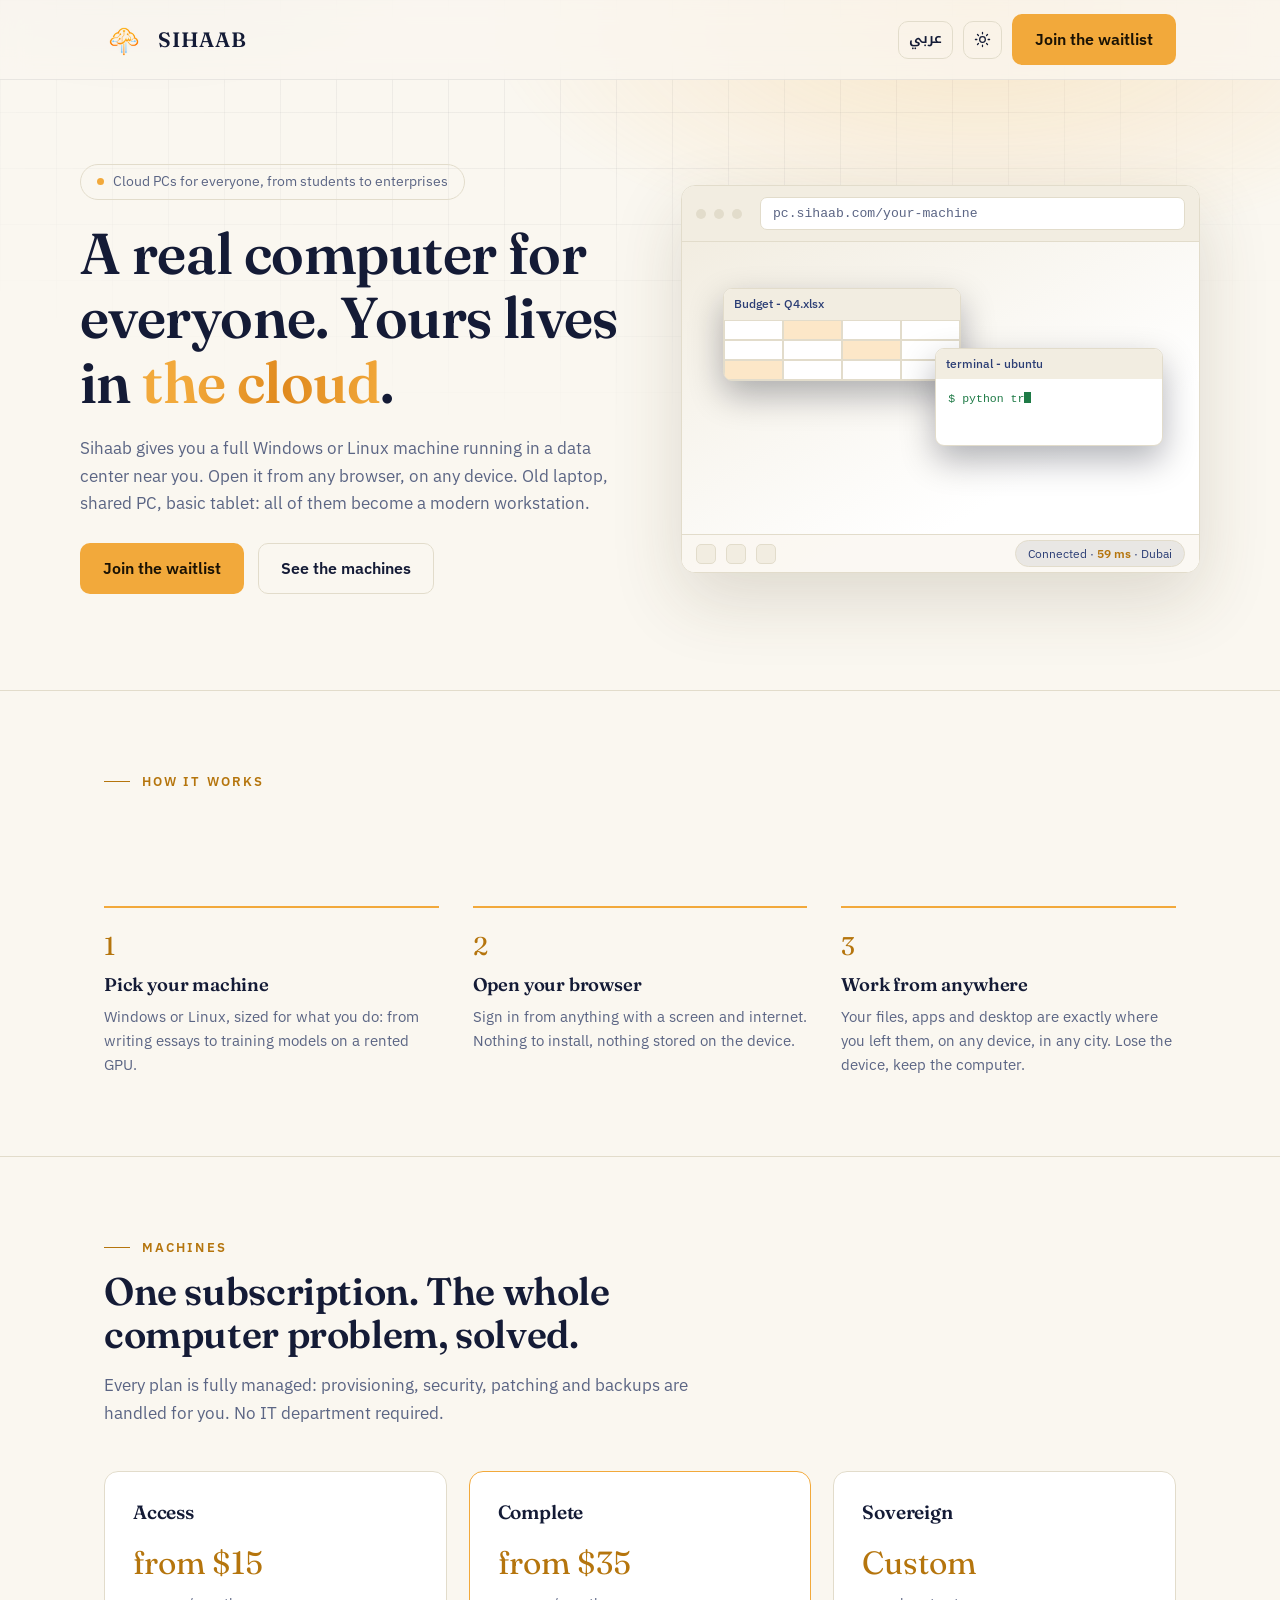
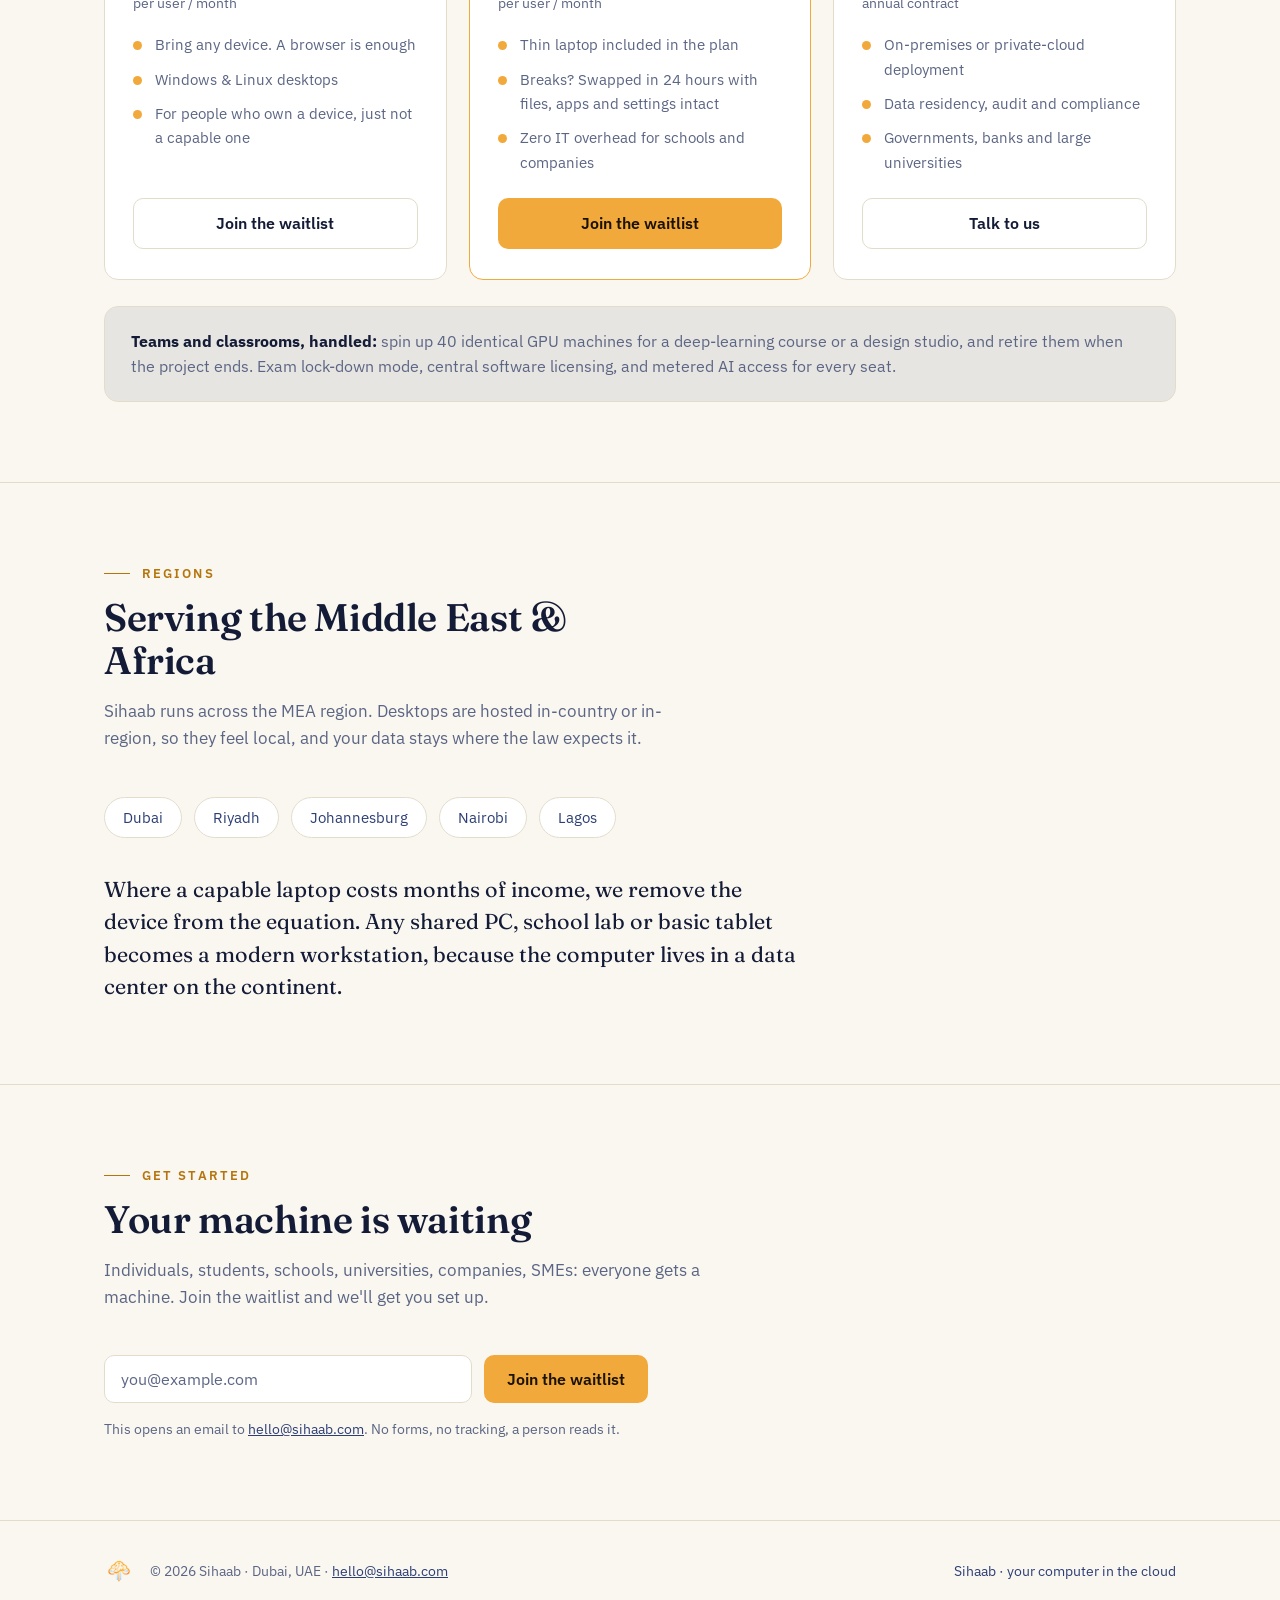
==== commit df3d015a: "fix: neutral waitlist email placeholder you@university.edu implied a universities-only audience; use" ====
--- a/index.html
+++ b/index.html
@@ -503,7 +503,7 @@
       <p class="lede io" data-i18n="waitlistLede">Individuals, students, schools, universities, companies, SMEs: everyone gets a machine. Join the waitlist and we'll get you set up.</p>
       <form id="wl-form" class="io">
         <input type="email" id="wl-email" name="email" required
-               placeholder="you@university.edu"
+               placeholder="you@example.com"
                aria-label="Your email address" data-i18n-aria="emailAria">
         <button class="btn btn-gold" type="submit" data-i18n="ctaWaitlist">Join the waitlist</button>
       </form>
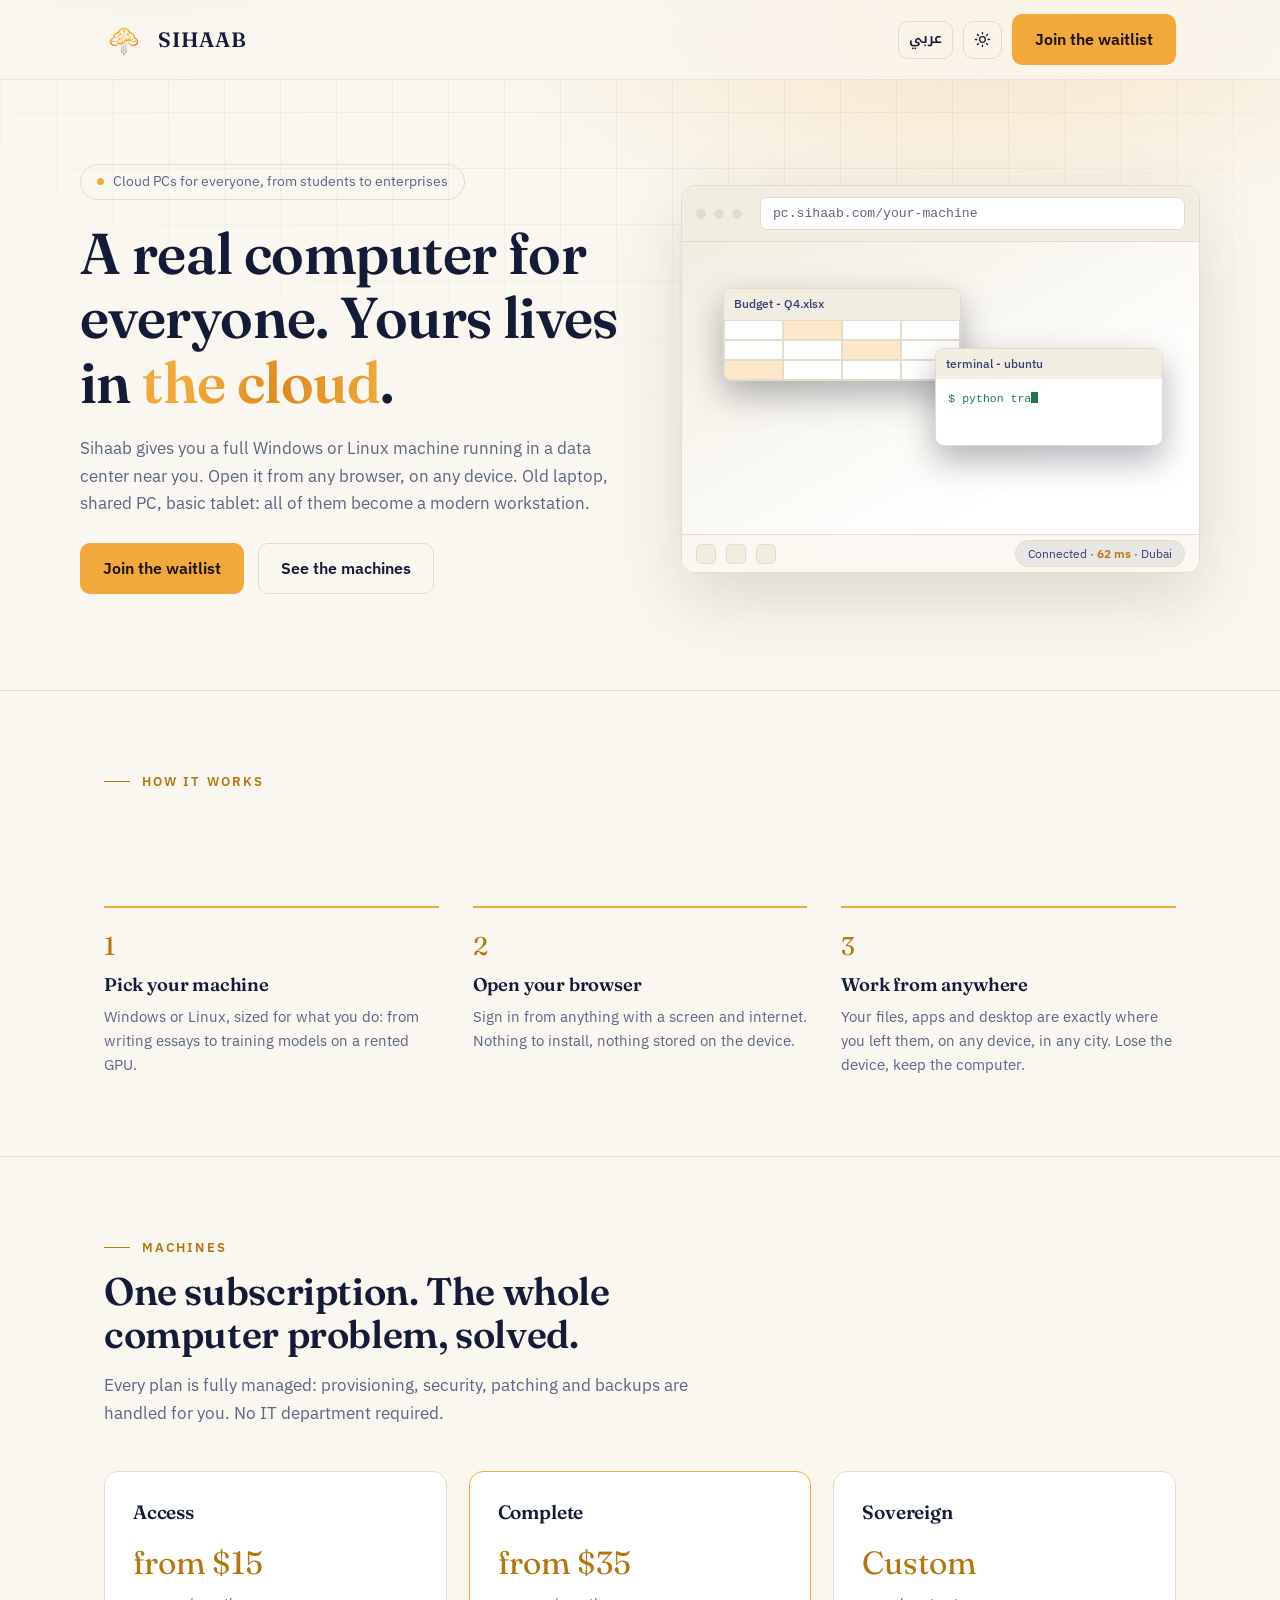
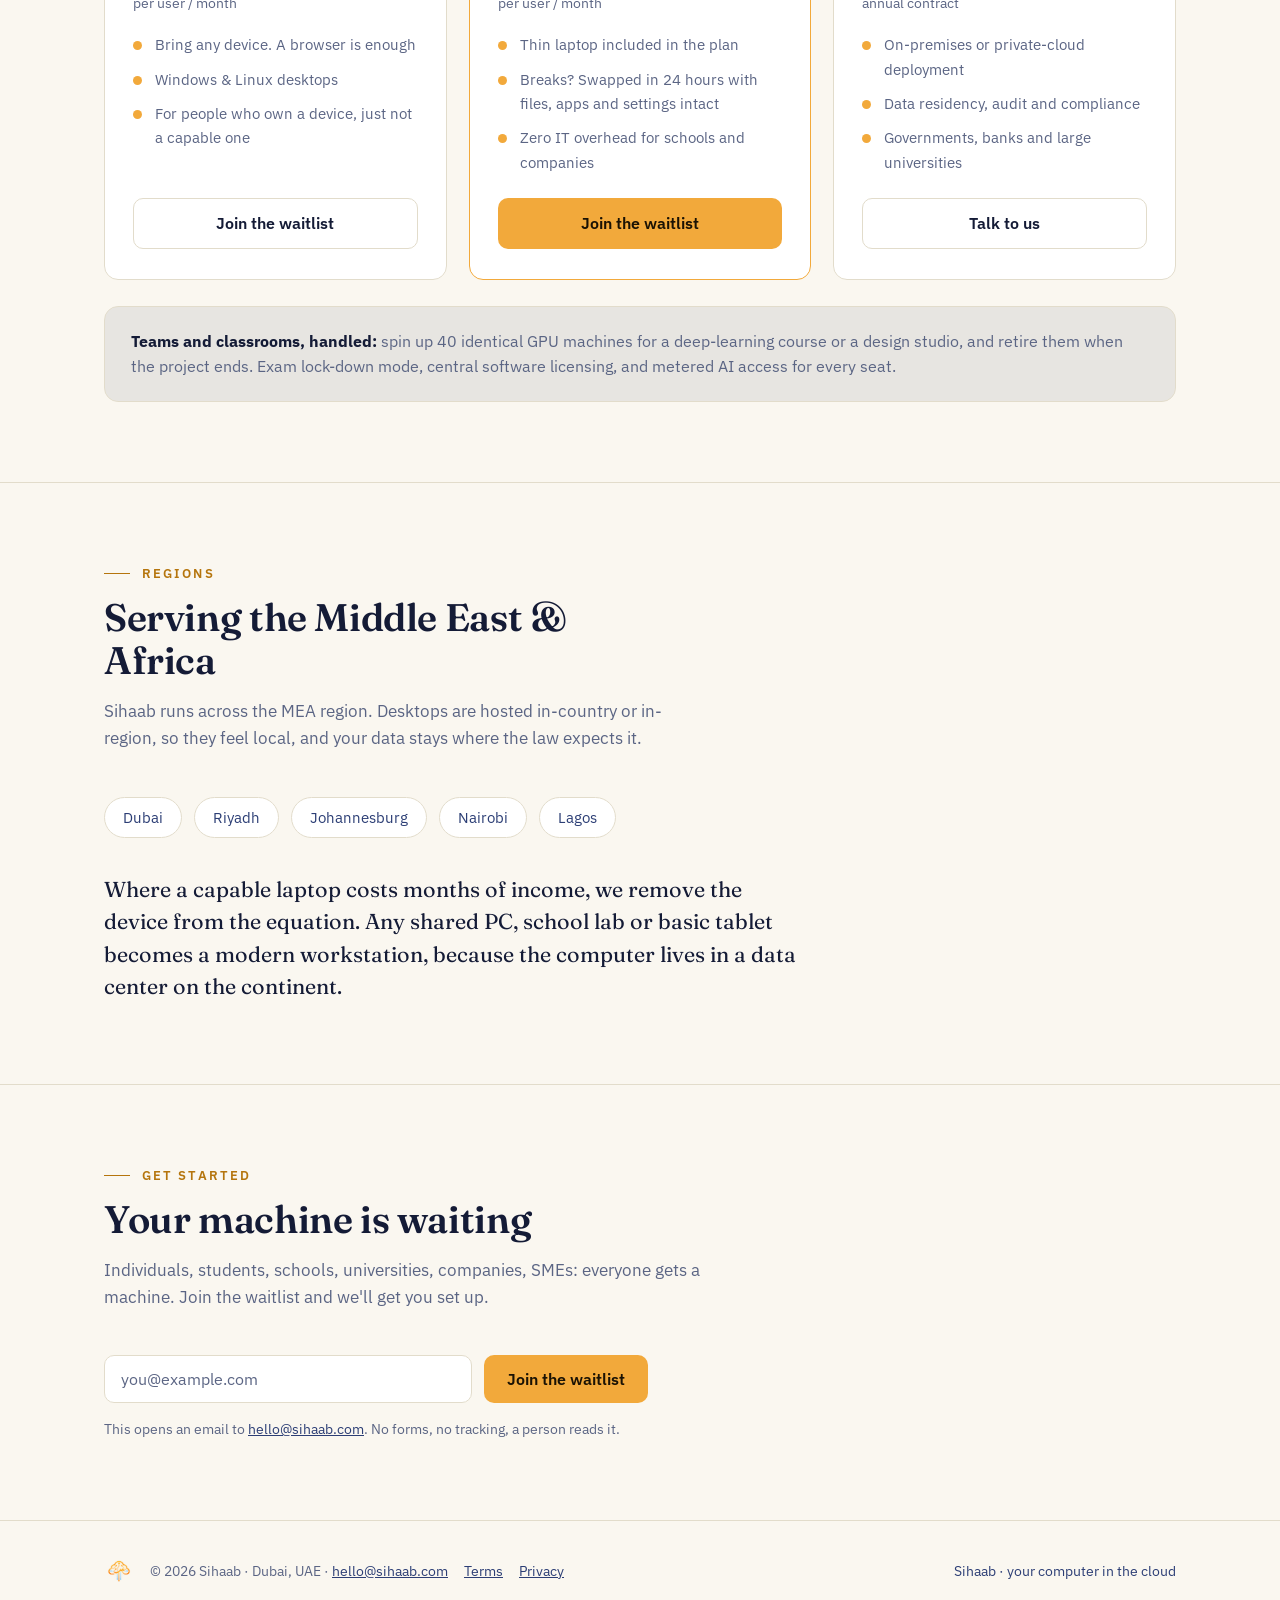
==== commit 40c68e3f: "feat: add bilingual Terms of Use and Privacy Policy pages - terms.html and privacy.html share the la" ====
--- a/index.html
+++ b/index.html
@@ -330,6 +330,7 @@
   footer{border-top:1px solid var(--line);padding:34px 0;color:var(--text-dim);font-size:.9rem}
   footer .row{display:flex;align-items:center;gap:16px;flex-wrap:wrap}
   footer img{width:30px;height:30px}
+  footer .legal{display:flex;gap:16px}
   footer .tagline{margin-inline-start:auto;color:var(--accent)}
 
   @media (max-width:880px){
@@ -516,6 +517,10 @@
   <div class="wrap row">
     <img src="logo.png" alt="">
     <span data-i18n-html="footerLine">© 2026 Sihaab · Dubai, UAE · <a href="mailto:hello@sihaab.com">hello@sihaab.com</a></span>
+    <nav class="legal" aria-label="Legal">
+      <a href="terms.html" data-i18n="footerTerms">Terms</a>
+      <a href="privacy.html" data-i18n="footerPrivacy">Privacy</a>
+    </nav>
     <span class="tagline" data-i18n="footerTagline">Sihaab · your computer in the cloud</span>
   </div>
 </footer>
@@ -647,6 +652,8 @@
       en: '© 2026 Sihaab · Dubai, UAE · <a href="mailto:hello@sihaab.com">hello@sihaab.com</a>',
       ar: '© 2026 سحاب · دبي، الإمارات · <a href="mailto:hello@sihaab.com">hello@sihaab.com</a>'
     },
+    footerTerms: { en: 'Terms', ar: 'الشروط' },
+    footerPrivacy: { en: 'Privacy', ar: 'الخصوصية' },
     footerTagline: { en: 'Sihaab · your computer in the cloud', ar: 'سحاب · حاسوبك في السحابة' }
   };
 
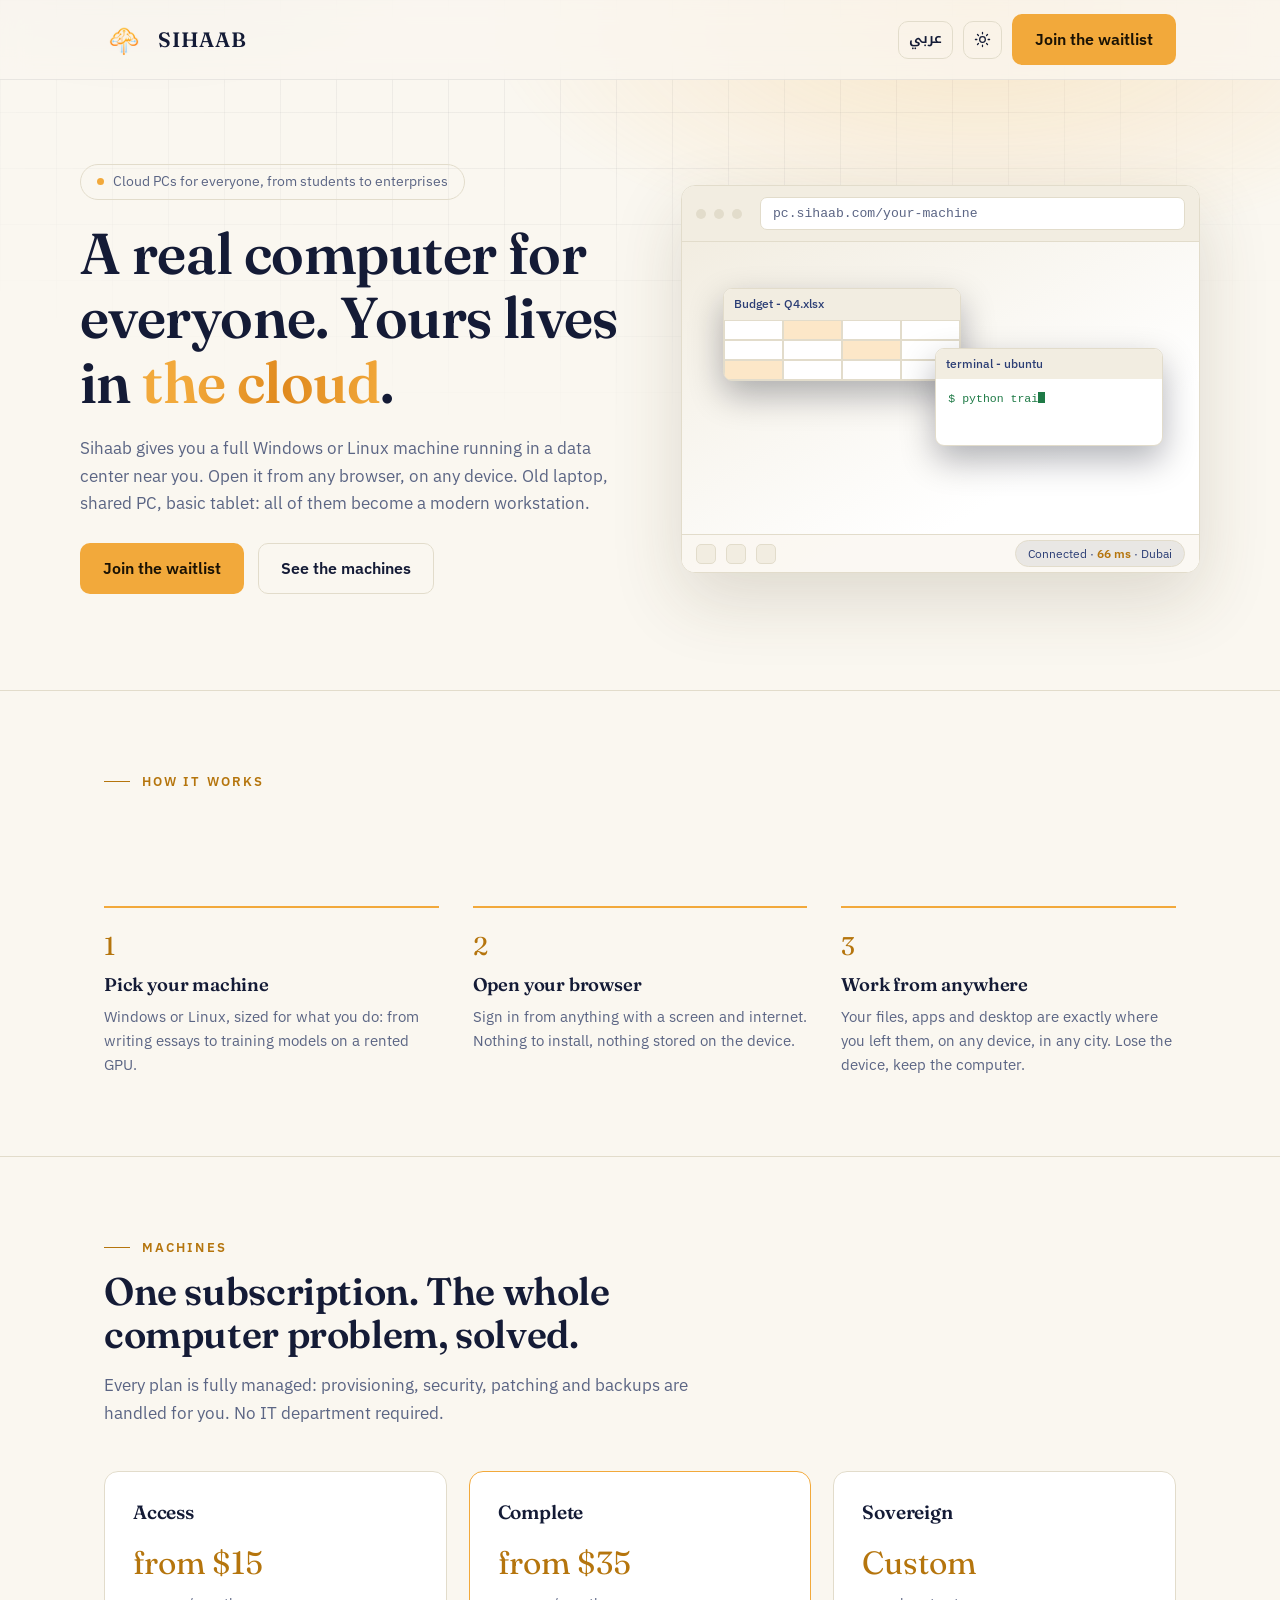
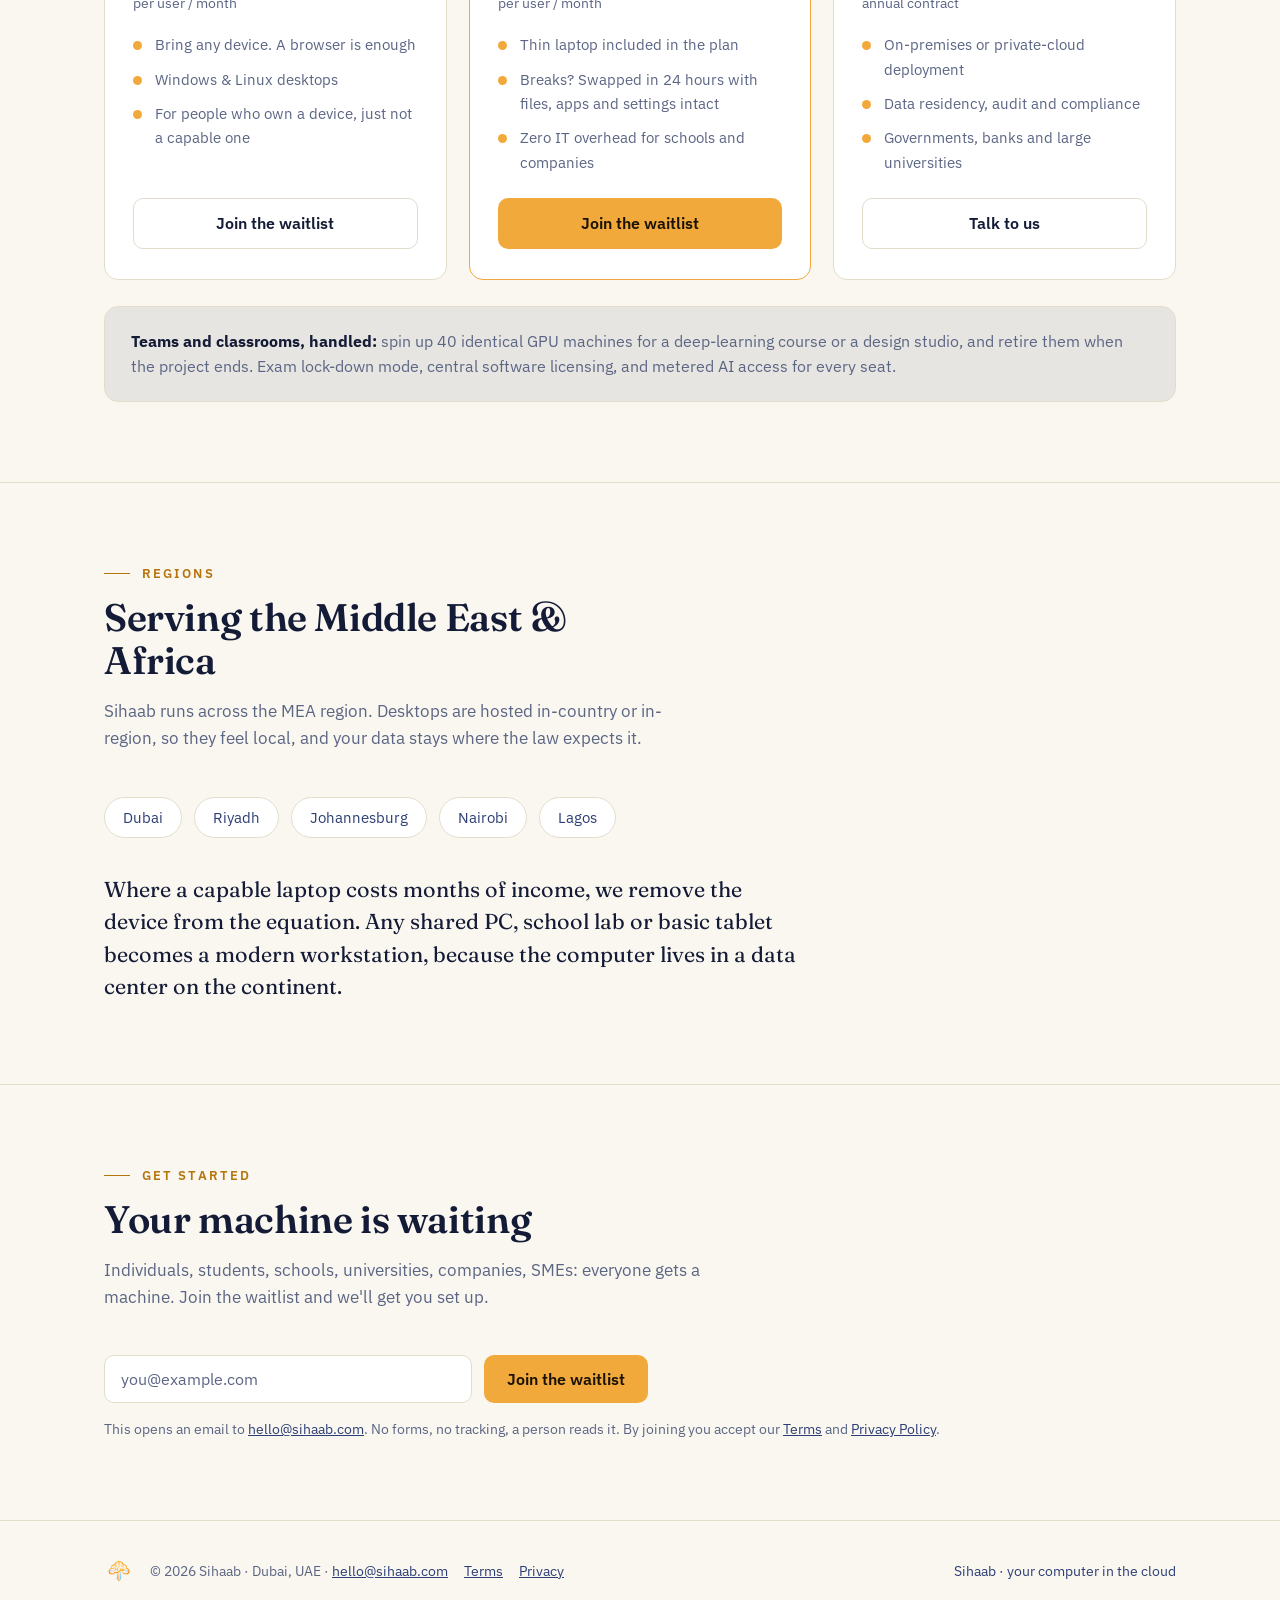
==== commit 849e9e76: "fix: review fixes for legal pages and shared chrome - Extract shared chrome into legal.css + legal.j" ====
--- a/index.html
+++ b/index.html
@@ -28,6 +28,8 @@
     root.dataset.theme = theme;
     root.lang = lang;
     root.dir = lang === 'ar' ? 'rtl' : 'ltr';
+    var meta = document.querySelector('meta[name="theme-color"]');
+    if (meta) meta.setAttribute('content', theme === 'light' ? '#FAF7F0' : '#0A1128');
   })();
 </script>
 
@@ -355,8 +357,8 @@
 
 <header>
   <div class="wrap">
-    <nav class="nav" aria-label="Main">
-      <img src="logo.png" alt="" width="40" height="40">
+    <nav class="nav" data-i18n-aria="mainNav" aria-label="Main">
+      <img src="logo-96.png" alt="" width="40" height="40">
       <div class="name" data-i18n="brandName">SIHAAB</div>
       <div class="controls">
         <button id="lang-toggle" class="toggle" type="button" data-i18n-aria="langToggle" aria-label="Switch language to Arabic">
@@ -502,22 +504,22 @@
       <p class="kicker io" data-i18n="waitlistKicker">Get started</p>
       <h2 class="io" data-i18n="waitlistTitle">Your machine is waiting</h2>
       <p class="lede io" data-i18n="waitlistLede">Individuals, students, schools, universities, companies, SMEs: everyone gets a machine. Join the waitlist and we'll get you set up.</p>
-      <form id="wl-form" class="io">
+      <form id="wl-form" class="io" method="post">
         <input type="email" id="wl-email" name="email" required
                placeholder="you@example.com"
                aria-label="Your email address" data-i18n-aria="emailAria">
         <button class="btn btn-gold" type="submit" data-i18n="ctaWaitlist">Join the waitlist</button>
       </form>
-      <p class="note io" data-i18n-html="waitlistNote">This opens an email to <a href="mailto:hello@sihaab.com">hello@sihaab.com</a>. No forms, no tracking, a person reads it.</p>
+      <p class="note io" data-i18n-html="waitlistNote">This opens an email to <a href="mailto:hello@sihaab.com">hello@sihaab.com</a>. No forms, no tracking, a person reads it. By joining you accept our <a href="terms.html">Terms</a> and <a href="privacy.html">Privacy Policy</a>.</p>
     </div>
   </section>
 </main>
 
 <footer>
   <div class="wrap row">
-    <img src="logo.png" alt="">
+    <img src="logo-96.png" alt="" width="30" height="30">
     <span data-i18n-html="footerLine">© 2026 Sihaab · Dubai, UAE · <a href="mailto:hello@sihaab.com">hello@sihaab.com</a></span>
-    <nav class="legal" aria-label="Legal">
+    <nav class="legal" data-i18n-aria="legalNav" aria-label="Legal">
       <a href="terms.html" data-i18n="footerTerms">Terms</a>
       <a href="privacy.html" data-i18n="footerPrivacy">Privacy</a>
     </nav>
@@ -640,8 +642,8 @@
     },
     emailAria: { en: 'Your email address', ar: 'بريدك الإلكتروني' },
     waitlistNote: {
-      en: 'This opens an email to <a href="mailto:hello@sihaab.com">hello@sihaab.com</a>. No forms, no tracking, a person reads it.',
-      ar: 'هذا يفتح رسالة بريد إلى <a href="mailto:hello@sihaab.com">hello@sihaab.com</a>. بلا نماذج ولا تتبع، يقرأها إنسان.'
+      en: 'This opens an email to <a href="mailto:hello@sihaab.com">hello@sihaab.com</a>. No forms, no tracking, a person reads it. By joining you accept our <a href="terms.html">Terms</a> and <a href="privacy.html">Privacy Policy</a>.',
+      ar: 'هذا يفتح رسالة بريد إلى <a href="mailto:hello@sihaab.com">hello@sihaab.com</a>. بلا نماذج ولا تتبع، يقرأها إنسان. بانضمامك فإنك تقبل <a href="terms.html">الشروط</a> و<a href="privacy.html">سياسة الخصوصية</a>.'
     },
     mailtoSubject: { en: 'Sihaab waitlist', ar: 'قائمة انتظار سحاب' },
     mailtoBody: {
@@ -652,6 +654,8 @@
       en: '© 2026 Sihaab · Dubai, UAE · <a href="mailto:hello@sihaab.com">hello@sihaab.com</a>',
       ar: '© 2026 سحاب · دبي، الإمارات · <a href="mailto:hello@sihaab.com">hello@sihaab.com</a>'
     },
+    mainNav: { en: 'Main', ar: 'رئيسي' },
+    legalNav: { en: 'Legal', ar: 'قانوني' },
     footerTerms: { en: 'Terms', ar: 'الشروط' },
     footerPrivacy: { en: 'Privacy', ar: 'الخصوصية' },
     footerTagline: { en: 'Sihaab · your computer in the cloud', ar: 'سحاب · حاسوبك في السحابة' }
@@ -687,13 +691,13 @@
 
   /* ============ theme ============ */
   const themeMeta = document.querySelector('meta[name="theme-color"]');
+  const THEME_BG = { dark: '#0A1128', light: '#FAF7F0' }; // mirrors the --bg tokens
   function applyTheme(theme, persist) {
     root.dataset.theme = theme;
-    themeMeta.setAttribute('content', getComputedStyle(root).getPropertyValue('--bg').trim());
+    themeMeta.setAttribute('content', THEME_BG[theme]);
     // Only an explicit toggle becomes a sticky choice; the system default stays live.
     if (persist) { try { localStorage.setItem('sihaab-theme', theme); } catch (e) {} }
   }
-  applyTheme(root.dataset.theme, false); // sync meta with the pre-paint choice
   document.getElementById('theme-toggle').addEventListener('click', () => {
     applyTheme(root.dataset.theme === 'light' ? 'dark' : 'light', true);
   });
